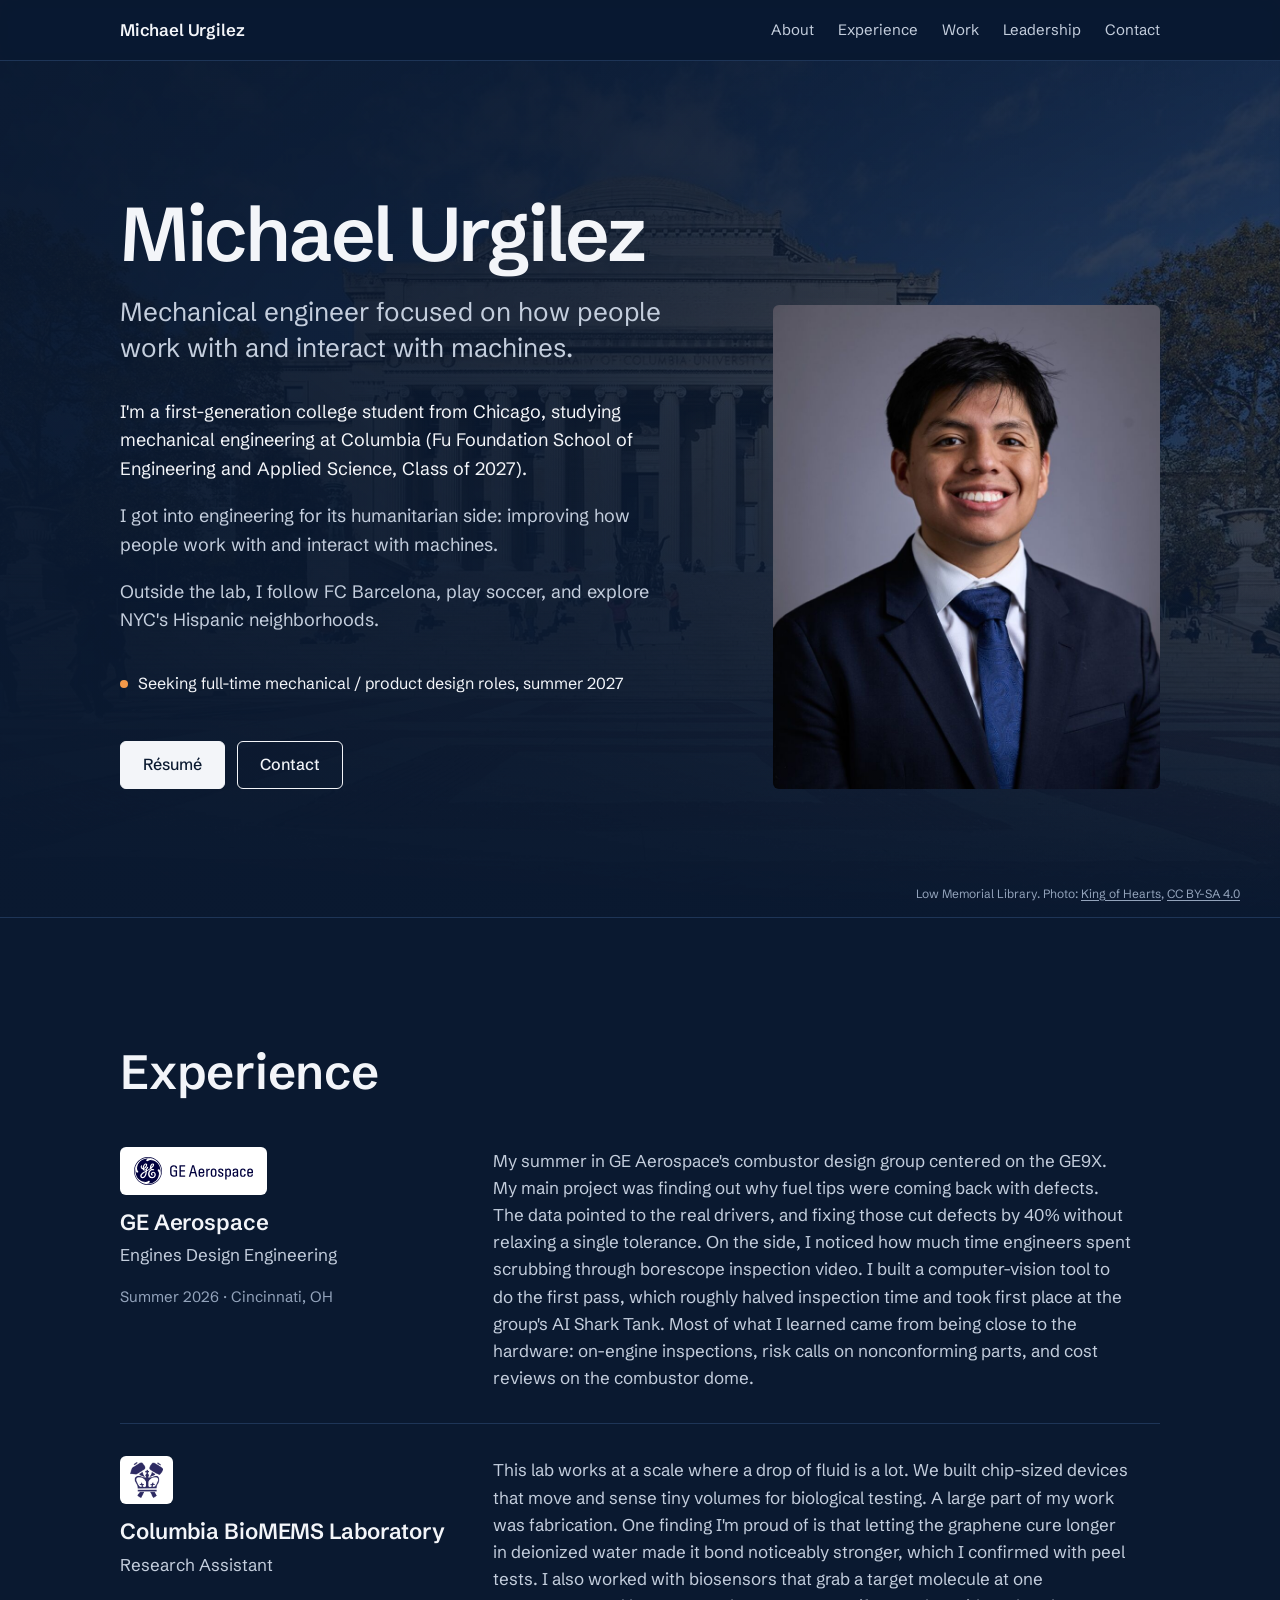
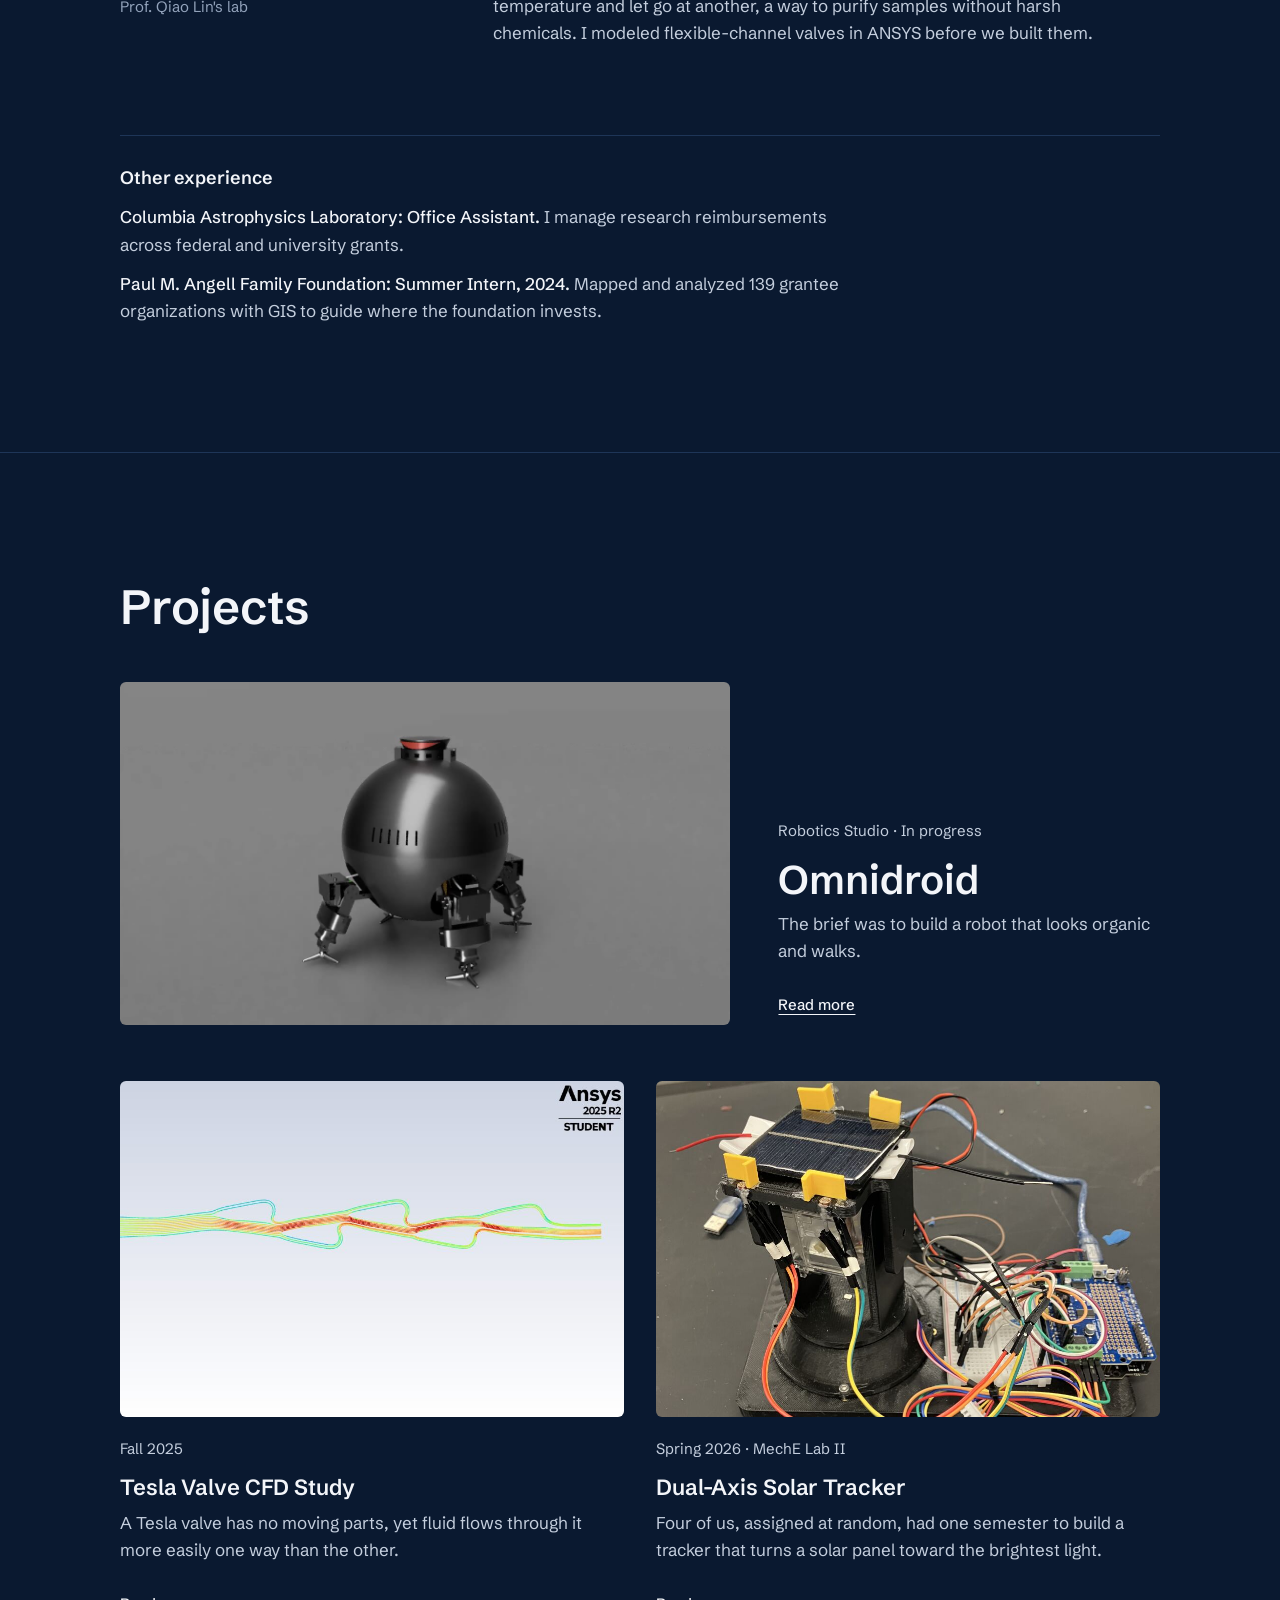
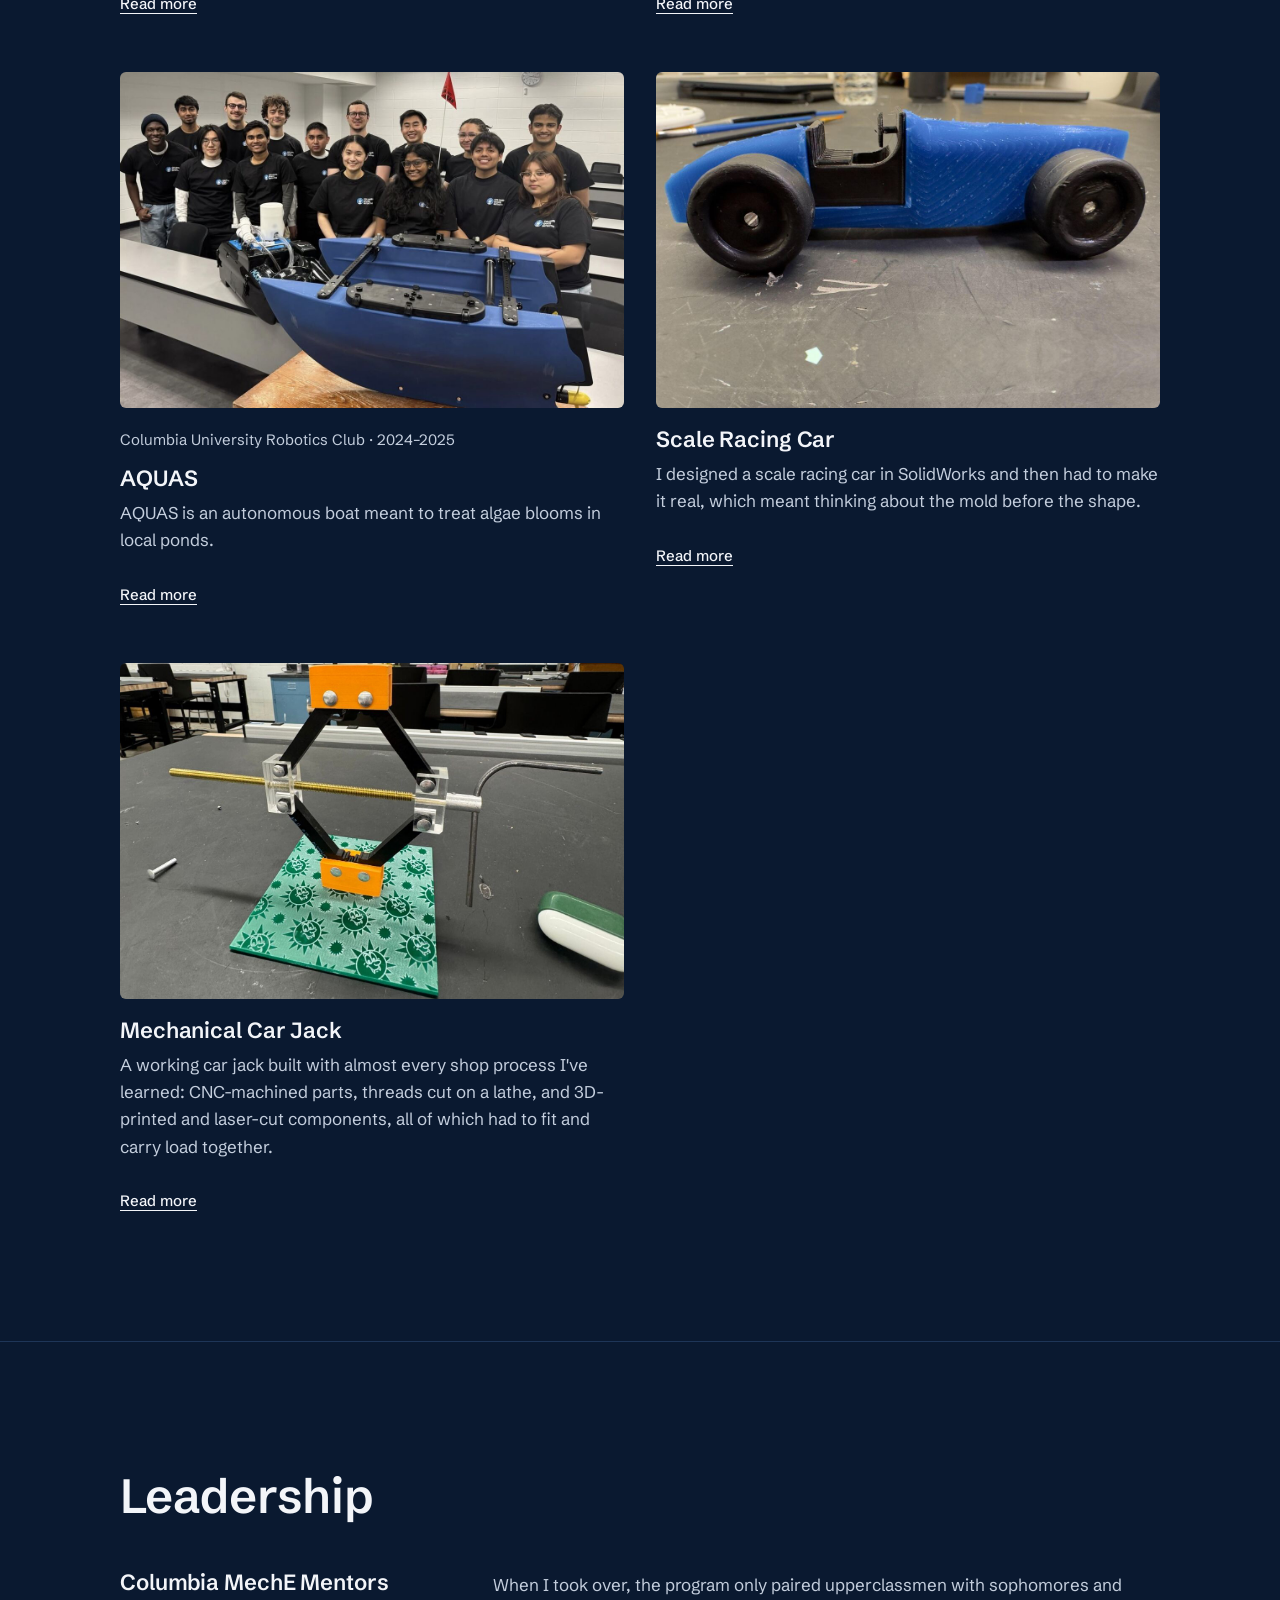
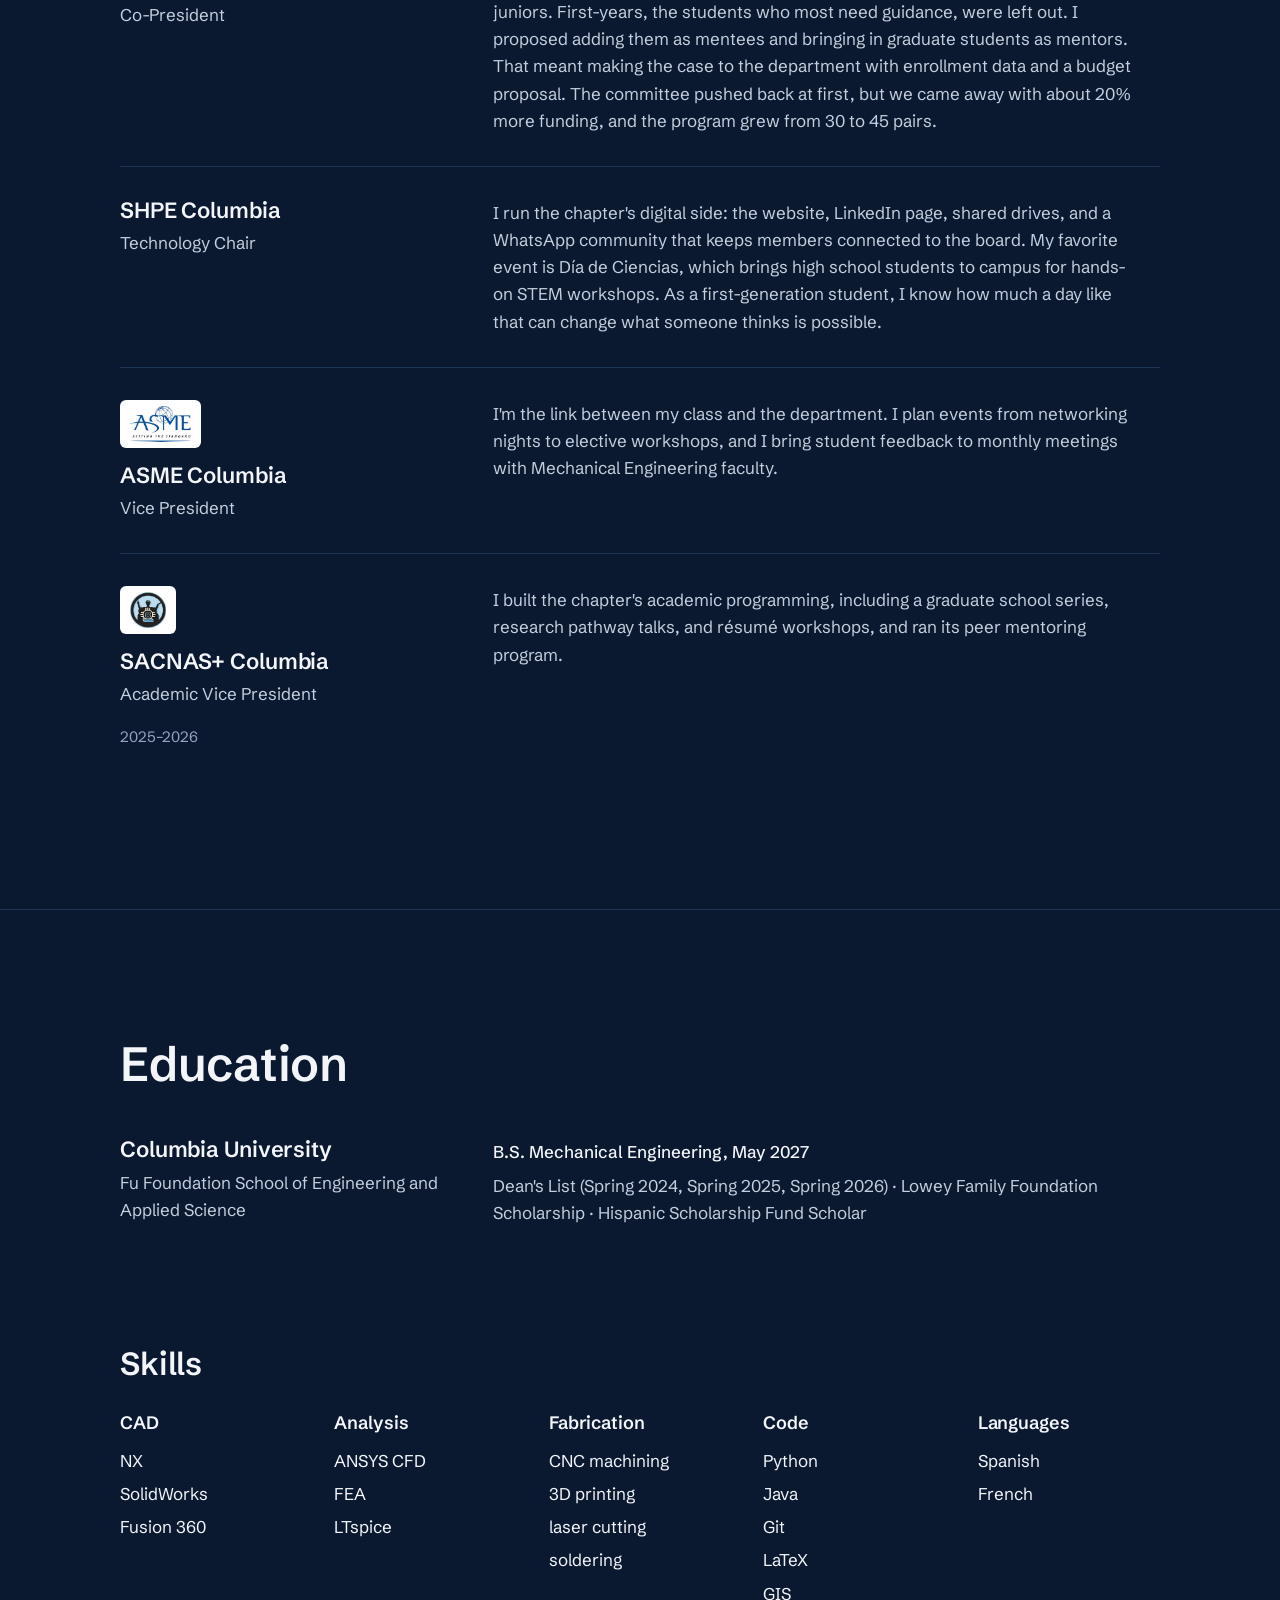
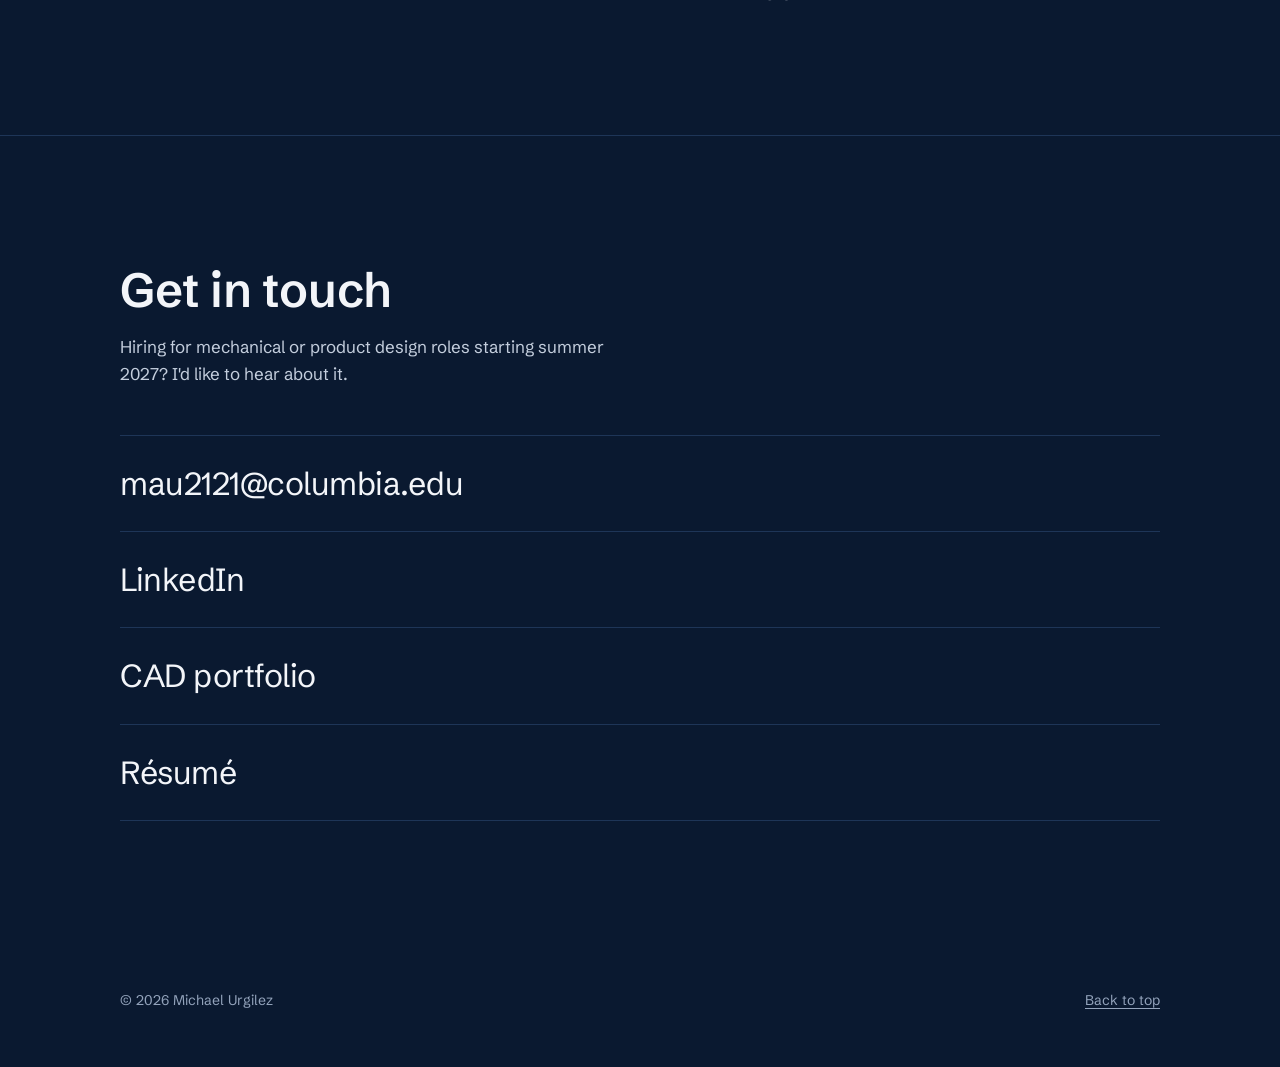
==== index.html @ a9a3767a "Add ASME and SACNAS+ logos to leadership Co-Authored-By: Claude Opus 5.5 <noreply@anthropic.com> Cla" ====
<!doctype html>
<html lang="en">
<head>
  <meta charset="utf-8">
  <meta name="viewport" content="width=device-width, initial-scale=1">
  <title>Michael Urgilez — Mechanical Engineering, Columbia</title>
  <meta name="description" content="Mechanical engineering student at Columbia, Class of 2027. Legged robotics, combustor design at GE Aerospace, CFD. Seeking full-time mechanical / product design roles, summer 2027.">
  <link rel="canonical" href="https://michaelu4.github.io/">
  <meta name="theme-color" content="#0a1930">

  <!-- Open Graph / LinkedIn -->
  <meta property="og:type" content="website">
  <meta property="og:site_name" content="Michael Urgilez">
  <meta property="og:title" content="Michael Urgilez — Mechanical Engineering, Columbia">
  <meta property="og:description" content="Legged robotics, combustor design at GE Aerospace, CFD. Seeking full-time mechanical / product design roles, summer 2027.">
  <meta property="og:url" content="https://michaelu4.github.io/">
  <meta property="og:image" content="https://michaelu4.github.io/assets/og-image.png">
  <meta property="og:image:width" content="1200">
  <meta property="og:image:height" content="630">
  <meta property="og:image:alt" content="Michael Urgilez — Mechanical Engineering, Columbia University">

  <!-- Twitter -->
  <meta name="twitter:card" content="summary_large_image">
  <meta name="twitter:title" content="Michael Urgilez — Mechanical Engineering, Columbia">
  <meta name="twitter:description" content="Legged robotics, combustor design at GE Aerospace, CFD. Seeking full-time mechanical / product design roles, summer 2027.">
  <meta name="twitter:image" content="https://michaelu4.github.io/assets/og-image.png">

  <link rel="icon" href="assets/favicon.svg" type="image/svg+xml">
  <link rel="preconnect" href="https://fonts.googleapis.com">
  <link rel="preconnect" href="https://fonts.gstatic.com" crossorigin>
  <link href="https://fonts.googleapis.com/css2?family=Schibsted+Grotesk:wght@400;500;600;700https://fonts.googleapis.com/css2?family=Barlow+Semi+Condensed:wght@500;600&family=Public+Sans:wght@400;500&display=swapdisplay=swap" rel="stylesheet">
  <link rel="stylesheet" href="styles.css">
</head>
<body>
  <a class="skip-link" href="#main">Skip to content</a>

  <header class="site-header">
    <div class="container">
      <a class="wordmark" href="#top">Michael Urgilez</a>
      <nav class="nav" aria-label="Primary">
        <a class="nav-extra" href="#about">About</a>
        <a class="nav-extra" href="#experience">Experience</a>
        <a href="#work">Work</a>
        <a class="nav-extra" href="#leadership">Leadership</a>
        <a href="#contact">Contact</a>
      </nav>
    </div>
  </header>

  <main id="main">

    <!-- 1. Bio (opens the page) -->
    <section class="hero" id="top" aria-labelledby="hero-title">
      <!-- Background photo: assets/columbia.jpg (Low Memorial Library, CC BY-SA 4.0 — keep the credit below if you keep this photo). -->
      <div class="hero-bg" aria-hidden="true"><div class="hero-bg-img"></div></div>
      <div class="container hero-grid">
        <div>
          <h1 id="hero-title">Michael Urgilez</h1>
          <p class="positioning">Mechanical engineer focused on how people work with and interact with machines.</p>
          <div class="bio" id="about">
            <p>I'm a first-generation college student from Chicago, studying mechanical engineering at Columbia (Fu Foundation School of Engineering and Applied Science, Class of 2027).</p>
            <p>I got into engineering for its humanitarian side: improving how people work with and interact with machines.</p>
            <p>Outside the lab, I follow FC Barcelona, play soccer, and explore NYC's Hispanic neighborhoods.</p>
          </div>
          <p class="status">Seeking full-time mechanical / product design roles, summer 2027</p>
          <div class="actions">
            <a class="btn btn-primary" href="resume.pdf">Résumé</a>
            <a class="btn btn-secondary" href="#contact">Contact</a>
          </div>
        </div>
        <img class="media ratio-4-5 hero-portrait" src="assets/portrait.jpg" alt="Portrait of Michael Urgilez" width="840" height="1050" fetchpriority="high">
      </div>
      <p class="hero-credit">Low Memorial Library. Photo: <a href="https://commons.wikimedia.org/wiki/File:Columbia_University_New_York_November_2016_002.jpg" rel="noopener">King of Hearts</a>, <a href="https://creativecommons.org/licenses/by-sa/4.0/" rel="noopener license">CC BY-SA 4.0</a></p>
    </section>

    <!-- 2. Experience -->
    <section class="section" id="experience" aria-labelledby="experience-title">
      <div class="container">
        <div class="section-head">
          <h2 id="experience-title">Experience</h2>
        </div>

        <div class="entries">
          <article class="entry">
            <div>
              <div class="entry-logo"><img src="assets/logos/ge-aerospace.svg" alt="GE Aerospace logo" width="119" height="28"></div>
              <h3>GE Aerospace</h3>
              <p class="role">Engines Design Engineering</p>
              <p class="where">Summer 2026 · Cincinnati, OH</p>
            </div>
            <div class="prose">
              <p>My summer in GE Aerospace's combustor design group centered on the GE9X. My main project was finding out why fuel tips were coming back with defects. The data pointed to the real drivers, and fixing those cut defects by 40% without relaxing a single tolerance. On the side, I noticed how much time engineers spent scrubbing through borescope inspection video. I built a computer-vision tool to do the first pass, which roughly halved inspection time and took first place at the group's AI Shark Tank. Most of what I learned came from being close to the hardware: on-engine inspections, risk calls on nonconforming parts, and cost reviews on the combustor dome.</p>
            </div>
          </article>

          <article class="entry">
            <div>
              <div class="entry-logo entry-logo-mark"><img src="assets/logos/columbia-engineering.png" alt="Columbia Engineering logo" width="33" height="36"></div>
              <h3>Columbia BioMEMS Laboratory</h3>
              <p class="role">Research Assistant</p>
              <p class="where">Prof. Qiao Lin&#x27;s lab</p>
            </div>
            <div class="prose">
              <p>This lab works at a scale where a drop of fluid is a lot. We built chip-sized devices that move and sense tiny volumes for biological testing. A large part of my work was fabrication. One finding I'm proud of is that letting the graphene cure longer in deionized water made it bond noticeably stronger, which I confirmed with peel tests. I also worked with biosensors that grab a target molecule at one temperature and let go at another, a way to purify samples without harsh chemicals. I modeled flexible-channel valves in ANSYS before we built them.</p>
            </div>
          </article>
        </div>

        <div class="other-exp">
          <h3>Other experience</h3>
          <ul>
            <li><strong>Columbia Astrophysics Laboratory: Office Assistant.</strong> I manage research reimbursements across federal and university grants.</li>
            <li><strong>Paul M. Angell Family Foundation: Summer Intern, 2024.</strong> Mapped and analyzed 139 grantee organizations with GIS to guide where the foundation invests.</li>
          </ul>
        </div>
      </div>
    </section>

    <!-- 3. Projects -->
    <section class="section" id="work" aria-labelledby="work-title">
      <div class="container">
        <div class="section-head">
          <h2 id="work-title">Projects</h2>
        </div>

        <div class="work-grid">
          <a class="card card-featured" href="projects/quadruped-robot/">
            <video class="media ratio-16-9" src="assets/quadruped-robot/trot-gait.mp4" poster="assets/quadruped-robot/trot-gait-poster.jpg" width="1280" height="720" autoplay muted loop playsinline preload="metadata" aria-label="Animation of the Omnidroid robot walking in a diagonal trot gait"></video>
            <div class="card-body">
              <p class="label">Robotics Studio · In progress</p>
              <h3>Omnidroid</h3>
              <p>The brief was to build a robot that looks organic and walks.</p>
              <span class="card-more">Read more</span>
            </div>
          </a>
          <a class="card" href="projects/tesla-valve-cfd/">
            <img class="media ratio-3-2" src="assets/tesla-valve-cfd/card.jpg" alt="ANSYS pathlines through a Tesla valve, colored by velocity magnitude" width="890" height="593" loading="lazy">
            <div class="card-body">
              <p class="label">Fall 2025</p>
              <h3>Tesla Valve CFD Study</h3>
              <p>A Tesla valve has no moving parts, yet fluid flows through it more easily one way than the other.</p>
              <span class="card-more">Read more</span>
            </div>
          </a>
          <a class="card" href="projects/solar-tracker/">
            <img class="media ratio-3-2" src="assets/solar-tracker/card.jpg" alt="Dual-axis solar tracker: a solar panel on a 3D-printed two-axis mount, wired to an Arduino with a motor shield" width="1006" height="671" loading="lazy">
            <div class="card-body">
              <p class="label">Spring 2026 · MechE Lab II</p>
              <h3>Dual-Axis Solar Tracker</h3>
              <p>Four of us, assigned at random, had one semester to build a tracker that turns a solar panel toward the brightest light.</p>
              <span class="card-more">Read more</span>
            </div>
          </a>
          <a class="card" href="projects/aquas/">
            <img class="media ratio-3-2" src="assets/aquas/card.jpg" alt="The AQUAS team in Columbia Space Initiative shirts, standing behind the blue AQUAS boat hull" width="1200" height="800" loading="lazy">
            <div class="card-body">
              <p class="label">Columbia University Robotics Club · 2024–2025</p>
              <h3>AQUAS</h3>
              <p>AQUAS is an autonomous boat meant to treat algae blooms in local ponds.</p>
              <span class="card-more">Read more</span>
            </div>
          </a>
          <a class="card" href="projects/scale-racing-car/">
            <img class="media ratio-3-2" src="assets/scale-racing-car/card.jpg" alt="Scale racing car with a blue silicone-cast body and black injection-molded wheels, side view" width="1200" height="800" loading="lazy">
            <div class="card-body">
              <h3>Scale Racing Car</h3>
              <p>I designed a scale racing car in SolidWorks and then had to make it real, which meant thinking about the mold before the shape.</p>
              <span class="card-more">Read more</span>
            </div>
          </a>
          <a class="card" href="projects/car-jack/">
            <img class="media ratio-3-2" src="assets/car-jack/cover.jpg" alt="Mechanical car jack with a brass lead screw, crank handle, and 3D-printed and laser-cut parts" width="1400" height="933" loading="lazy">
            <div class="card-body">
              <h3>Mechanical Car Jack</h3>
              <p>A working car jack built with almost every shop process I've learned: CNC-machined parts, threads cut on a lathe, and 3D-printed and laser-cut components, all of which had to fit and carry load together.</p>
              <span class="card-more">Read more</span>
            </div>
          </a>
        </div>
      </div>
    </section>

    <!-- 4. Leadership -->
    <section class="section" id="leadership" aria-labelledby="leadership-title">
      <div class="container">
        <div class="section-head">
          <h2 id="leadership-title">Leadership</h2>
        </div>

        <div class="entries">
          <article class="entry">
            <div>
              <h3>Columbia MechE Mentors</h3>
              <p class="role">Co-President</p>
            </div>
            <div class="prose">
              <p>When I took over, the program only paired upperclassmen with sophomores and juniors. First-years, the students who most need guidance, were left out. I proposed adding them as mentees and bringing in graduate students as mentors. That meant making the case to the department with enrollment data and a budget proposal. The committee pushed back at first, but we came away with about 20% more funding, and the program grew from 30 to 45 pairs.</p>
            </div>
          </article>

          <article class="entry">
            <div>
              <h3>SHPE Columbia</h3>
              <p class="role">Technology Chair</p>
            </div>
            <div class="prose">
              <p>I run the chapter's digital side: the website, LinkedIn page, shared drives, and a WhatsApp community that keeps members connected to the board. My favorite event is Día de Ciencias, which brings high school students to campus for hands-on STEM workshops. As a first-generation student, I know how much a day like that can change what someone thinks is possible.</p>
            </div>
          </article>

          <article class="entry">
            <div>
              <div class="entry-logo entry-logo-mark"><img src="assets/logos/asme.png" alt="ASME logo" width="61" height="36"></div>
              <h3>ASME Columbia</h3>
              <p class="role">Vice President</p>
            </div>
            <div class="prose">
              <p>I'm the link between my class and the department. I plan events from networking nights to elective workshops, and I bring student feedback to monthly meetings with Mechanical Engineering faculty.</p>
            </div>
          </article>

          <article class="entry">
            <div>
              <div class="entry-logo entry-logo-mark"><img src="assets/logos/sacnas-columbia.png" alt="SACNAS+ Columbia chapter logo" width="36" height="36"></div>
              <h3>SACNAS+ Columbia</h3>
              <p class="role">Academic Vice President</p>
              <p class="where">2025–2026</p>
            </div>
            <div class="prose">
              <p>I built the chapter's academic programming, including a graduate school series, research pathway talks, and résumé workshops, and ran its peer mentoring program.</p>
            </div>
          </article>
        </div>
      </div>
    </section>

    <!-- 5. Education & skills -->
    <section class="section" id="education" aria-labelledby="education-title">
      <div class="container">
        <div class="section-head">
          <h2 id="education-title">Education</h2>
        </div>

        <div class="entries">
          <article class="entry">
            <div>
              <h3>Columbia University</h3>
              <p class="role">Fu Foundation School of Engineering and Applied Science</p>
            </div>
            <div class="prose">
              <p class="degree">B.S. Mechanical Engineering, May 2027</p>
              <p>Dean's List (Spring 2024, Spring 2025, Spring 2026) · Lowey Family Foundation Scholarship · Hispanic Scholarship Fund Scholar</p>
            </div>
          </article>
        </div>

        <h2 class="skills-title" id="skills">Skills</h2>
        <div class="skills skills-5" aria-labelledby="skills">
          <div>
            <h3>CAD</h3>
            <ul>
              <li>NX</li>
              <li>SolidWorks</li>
              <li>Fusion 360</li>
            </ul>
          </div>
          <div>
            <h3>Analysis</h3>
            <ul>
              <li>ANSYS CFD</li>
              <li>FEA</li>
              <li>LTspice</li>
            </ul>
          </div>
          <div>
            <h3>Fabrication</h3>
            <ul>
              <li>CNC machining</li>
              <li>3D printing</li>
              <li>laser cutting</li>
              <li>soldering</li>
            </ul>
          </div>
          <div>
            <h3>Code</h3>
            <ul>
              <li>Python</li>
              <li>Java</li>
              <li>Git</li>
              <li>LaTeX</li>
              <li>GIS</li>
            </ul>
          </div>
          <div>
            <h3>Languages</h3>
            <ul>
              <li>Spanish</li>
              <li>French</li>
            </ul>
          </div>
        </div>
      </div>
    </section>

    <!-- 6. Contact -->
    <section class="section" id="contact" aria-labelledby="contact-title">
      <div class="container">
        <div class="section-head">
          <h2 id="contact-title">Get in touch</h2>
          <p>Hiring for mechanical or product design roles starting summer 2027? I'd like to hear about it.</p>
        </div>
        <div class="contact-links">
          <a href="mailto:mau2121@columbia.edu"><span>mau2121@columbia.edu</span></a>
          <a href="https://www.linkedin.com/in/michael-urgilez" rel="noopener"><span>LinkedIn</span></a>
          <a href="https://grabcad.com/michael.urgilez-1" rel="noopener"><span>CAD portfolio</span></a>
          <a href="resume.pdf"><span>Résumé</span></a>
        </div>
      </div>
    </section>

  </main>

  <footer class="site-footer">
    <div class="container">
      <span>© 2026 Michael Urgilez</span>
      <a href="#top">Back to top</a>
    </div>
  </footer>
  <script src="main.js" defer></script>
</body>
</html>
---- styles.css ----
/* Michael Urgilez — portfolio
   One stylesheet for every page. Mobile-first; breakpoints at 720px and 1024px. */

:root {
  color-scheme: dark;
  --bg: #0a1930;       /* deep navy backdrop */
  --bg-soft: #102544;
  --ink: #f3f5f9;      /* 16:1 on --bg */
  --ink-2: #c4cedd;    /* 11:1 on --bg */
  --muted: #93a3bb;    /* 6.9:1 on --bg */
  --line: #1e3557;
  --line-strong: #34507a;
  --accent: #f2994a;   /* 7.6:1 on --bg; used sparingly */
  --on-accent: #0a1930;

  --font-display: "Schibsted Grotesk", "Helvetica Neue", Arial, sans-serif;
  --font-body: "Schibsted Grotesk", "Helvetica Neue", Arial, sans-serif;
  --font-label: "Schibsted Grotesk", "Helvetica Neue", Arial, sans-serif;

  --max: 1120px;
  --gutter: 20px;
  --radius: 6px;
  --section: 88px;
}

@media (min-width: 720px) {
  :root { --gutter: 40px; --section: 128px; }
}

*, *::before, *::after { box-sizing: border-box; }

html { -webkit-text-size-adjust: 100%; scroll-behavior: smooth; }
@media (prefers-reduced-motion: reduce) { html { scroll-behavior: auto; } }

body {
  margin: 0;
  background: var(--bg);
  color: var(--ink);
  font-family: var(--font-body);
  font-size: 1.0625rem;
  line-height: 1.6;
  -webkit-font-smoothing: antialiased;
}

img { display: block; max-width: 100%; height: auto; }

a { color: inherit; text-underline-offset: 0.2em; text-decoration-thickness: 1px; }
a:hover { color: var(--accent); }

[id] { scroll-margin-top: 76px; }

:focus-visible {
  outline: 2px solid var(--accent);
  outline-offset: 3px;
  border-radius: 2px;
}

h1, h2, h3 {
  font-family: var(--font-display);
  font-weight: 600;
  line-height: 1.1;
  letter-spacing: -0.005em;
  margin: 0;
}

p { margin: 0 0 1em; }
p:last-child { margin-bottom: 0; }

ul { margin: 0; padding-left: 1.1em; }
li + li { margin-top: 0.5em; }
li::marker { color: var(--muted); }

.container {
  width: 100%;
  max-width: var(--max);
  margin: 0 auto;
  padding: 0 var(--gutter);
}

.skip-link {
  position: absolute;
  left: var(--gutter);
  top: -100px;
  background: var(--ink);
  color: var(--bg);
  padding: 8px 14px;
  border-radius: var(--radius);
  z-index: 100;
}
.skip-link:focus { top: 12px; color: var(--bg); }

/* Small context line (e.g. course or lab on a project card) */
.label {
  font-size: 0.9375rem;
  color: var(--muted);
}

/* ---------- Header ---------- */

.site-header {
  position: sticky;
  top: 0;
  z-index: 50;
  background: rgba(10, 25, 48, 0.88);
  -webkit-backdrop-filter: saturate(1.4) blur(10px);
  backdrop-filter: saturate(1.4) blur(10px);
  border-bottom: 1px solid var(--line);
}

.site-header .container {
  display: flex;
  align-items: center;
  justify-content: space-between;
  height: 60px;
}

.wordmark {
  font-family: var(--font-display);
  font-weight: 600;
  font-size: 1.05rem;
  letter-spacing: -0.01em;
  text-decoration: none;
}

.nav { display: flex; gap: 24px; }
.nav a {
  font-size: 0.9375rem;
  text-decoration: none;
  color: var(--ink-2);
}
.nav a:hover { color: var(--accent); }
.nav .nav-extra { display: none; }
@media (min-width: 720px) { .nav .nav-extra { display: inline; } }

/* ---------- Buttons ---------- */

.btn {
  display: inline-flex;
  align-items: center;
  justify-content: center;
  min-height: 48px;
  padding: 0 22px;
  border-radius: var(--radius);
  border: 1px solid var(--ink);
  font-size: 1rem;
  font-weight: 500;
  text-decoration: none;
  transition: background-color 0.15s, color 0.15s, border-color 0.15s;
}
.btn-primary { background: var(--ink); color: var(--bg); }
.btn-primary:hover { background: var(--accent); border-color: var(--accent); color: var(--on-accent); }
.btn-secondary { background: transparent; color: var(--ink); }
.btn-secondary:hover { border-color: var(--accent); color: var(--accent); }

/* ---------- Hero + bio ---------- */

.hero {
  position: relative;
  isolation: isolate;
  overflow: hidden;
  padding: 72px 0 var(--section);
}
@media (min-width: 720px) { .hero { padding-top: 136px; } }
@media (min-width: 1024px) { .hero { min-height: calc(100vh - 60px); display: flex; align-items: center; } }

/* Background photo layer. main.js adds a slow drift and scroll parallax. */
.hero-bg { position: absolute; inset: 0; z-index: -1; }
.hero-bg-img {
  position: absolute;
  inset: -8% 0;
  background: center 35% / cover no-repeat;
  opacity: 0;
  transition: opacity 1.2s ease;
  will-change: transform;
}
@media (prefers-reduced-motion: no-preference) {
  .hero-bg-img { animation: hero-drift 28s ease-in-out infinite alternate; }
}
@keyframes hero-drift {
  from { scale: 1.04; translate: -1.5% 0; }
  to   { scale: 1.14; translate: 1.5% -1%; }
}
/* Navy wash keeps the text readable over any photo. Darkest behind the text column. */
.hero-bg::after {
  content: "";
  position: absolute;
  inset: 0;
  background:
    linear-gradient(90deg, rgba(10, 25, 48, 0.94) 0%, rgba(10, 25, 48, 0.82) 45%, rgba(10, 25, 48, 0.45) 100%),
    linear-gradient(180deg, rgba(10, 25, 48, 0.35) 0%, rgba(10, 25, 48, 0) 30%, rgba(10, 25, 48, 1) 100%);
}
@media (max-width: 1023px) {
  .hero-bg::after {
    background: linear-gradient(180deg, rgba(10, 25, 48, 0.7) 0%, rgba(10, 25, 48, 0.88) 40%, rgba(10, 25, 48, 1) 100%);
  }
}

.has-photo .hero-bg-img { background-image: url("assets/columbia.jpg"); opacity: 0.55; }

.hero-credit {
  display: none;
  position: absolute;
  right: var(--gutter);
  bottom: 14px;
  margin: 0;
  font-size: 0.75rem;
  color: var(--muted);
}
.hero-credit a { color: var(--muted); }

.hero h1 {
  font-size: clamp(2.75rem, 11vw, 4.75rem);
  letter-spacing: -0.03em;
  line-height: 0.98;
}

.hero .positioning {
  margin-top: 24px;
  max-width: 34ch;
  font-size: clamp(1.25rem, 3.6vw, 1.625rem);
  line-height: 1.35;
  color: var(--ink-2);
}

.hero .meta { margin-top: 28px; color: var(--muted); font-size: 0.9375rem; }

.status {
  display: inline-flex;
  align-items: baseline;
  gap: 10px;
  margin-top: 36px;
  font-size: 1rem;
}
.status::before {
  content: "";
  flex: none;
  width: 8px;
  height: 8px;
  border-radius: 50%;
  background: var(--accent);
  transform: translateY(-1px);
}

.hero .actions { display: flex; flex-wrap: wrap; gap: 12px; margin-top: 28px; }

/* ---------- Sections ---------- */

.section { padding: var(--section) 0; border-top: 1px solid var(--line); }

.section-head { margin-bottom: 48px; }
.section-head h2 { font-size: clamp(2rem, 6vw, 3rem); }
.section-head p { margin-top: 16px; color: var(--ink-2); max-width: 52ch; }

/* ---------- Image placeholders ----------
   Replace a .ph element with an <img> when the real photo is ready.
   See README.md for the exact markup. */

.ph {
  position: relative;
  display: flex;
  flex-direction: column;
  align-items: center;
  justify-content: center;
  gap: 6px;
  aspect-ratio: 4 / 3;
  padding: 20px;
  background-color: var(--bg-soft);
  background-image: repeating-linear-gradient(
    -45deg,
    transparent 0 14px,
    rgba(255, 255, 255, 0.035) 14px 15px
  );
  border: 1px solid var(--line);
  border-radius: var(--radius);
  text-align: center;
  color: var(--ink-2);
}
.ph-label { font-family: var(--font-label); font-weight: 500; font-size: 1rem; letter-spacing: 0.02em; }
.ph-hint { font-size: 0.8125rem; color: var(--muted); }

.ratio-16-9 { aspect-ratio: 16 / 9; }
.ratio-3-2 { aspect-ratio: 3 / 2; }
.ratio-1-1 { aspect-ratio: 1 / 1; }
.ratio-4-5 { aspect-ratio: 4 / 5; }

.media { border-radius: var(--radius); width: 100%; object-fit: cover; background: var(--bg-soft); }

/* ---------- Work grid ---------- */

.work-grid { display: grid; gap: 56px 32px; }
@media (min-width: 720px) { .work-grid { grid-template-columns: 1fr 1fr; } }

.card { display: block; text-decoration: none; color: inherit; }
.card:hover { color: inherit; }
.card .ph, .card .media { transition: transform 0.3s ease, border-color 0.2s; }
.card:hover .ph, .card:hover .media { border-color: var(--line-strong); }
@media (prefers-reduced-motion: no-preference) {
  .card:hover .ph, .card:hover .media { transform: translateY(-3px); }
}

.card-body { margin-top: 20px; }
.card h3 { font-size: 1.375rem; margin-top: 8px; }
.card:hover h3 { color: var(--accent); }
.card p { margin-top: 8px; color: var(--ink-2); max-width: 52ch; }

.card-more {
  display: inline-block;
  margin-top: 12px;
  font-size: 0.9375rem;
  font-weight: 500;
  text-decoration: underline;
  text-underline-offset: 0.25em;
}

.card-featured { grid-column: 1 / -1; }
.card-featured h3 { font-size: clamp(1.75rem, 4.5vw, 2.5rem); }
@media (min-width: 1024px) {
  .card-featured { display: grid; grid-template-columns: 1.6fr 1fr; gap: 48px; align-items: end; }
  .card-featured .card-body { margin-top: 0; padding-bottom: 8px; }
}

.tag {
  display: inline-block;
  margin-left: 8px;
  padding: 2px 8px;
  border: 1px solid currentColor;
  border-radius: 999px;
  color: var(--accent);
  font-size: 0.8125rem;
  vertical-align: 1px;
}

/* ---------- Experience / Leadership entries ---------- */

.entries { display: grid; gap: 0; }

.entry {
  display: grid;
  gap: 12px;
  padding: 32px 0;
  border-top: 1px solid var(--line);
}
.entry:first-child { border-top: 0; padding-top: 0; }
@media (min-width: 720px) {
  .entry { grid-template-columns: 1fr 2fr; gap: 40px; }
}

.entry h3 { font-size: 1.375rem; }
/* Organization logos sit on a white tile so dark marks stay visible on navy */
.entry-logo {
  display: inline-flex;
  align-items: center;
  margin-bottom: 16px;
  padding: 10px 14px;
  background: #fff;
  border-radius: var(--radius);
}
.entry-logo img { display: block; height: 28px; width: auto; }
.entry-logo-mark { padding: 6px 10px; }
.entry-logo-mark img { height: 36px; }
.entry .role { margin-top: 6px; color: var(--ink-2); }
.entry .where { margin-top: 4px; color: var(--muted); font-size: 0.9375rem; }
.entry ul { color: var(--ink-2); max-width: 62ch; }
.prose { max-width: 64ch; color: var(--ink-2); }
.prose .degree { color: var(--ink); font-weight: 500; margin-bottom: 6px; }

.other-exp { margin-top: 56px; padding-top: 32px; border-top: 1px solid var(--line); }
.other-exp h3 { font-size: 1.125rem; }
.other-exp ul { list-style: none; padding: 0; margin-top: 16px; color: var(--ink-2); max-width: 72ch; }
.other-exp li + li { margin-top: 12px; }
.other-exp strong { color: var(--ink); font-weight: 500; }

/* ---------- Skills ---------- */

.skills { display: grid; gap: 32px; margin-top: 32px; }
.skills-title { margin-top: 88px; font-size: clamp(1.5rem, 4vw, 2rem); }
@media (min-width: 720px) { .skills { grid-template-columns: repeat(3, 1fr); } }
@media (min-width: 1024px) { .skills-5 { grid-template-columns: repeat(5, 1fr); } }
.skills h3 { font-size: 1.125rem; }
.skills ul { list-style: none; padding: 0; margin-top: 14px; }
.skills li + li { margin-top: 6px; }

/* ---------- Contact ---------- */

.contact-links { display: grid; gap: 0; margin-top: 8px; }
.contact-links a {
  display: flex;
  justify-content: space-between;
  align-items: baseline;
  gap: 16px;
  padding: 22px 0;
  border-bottom: 1px solid var(--line);
  text-decoration: none;
  font-family: var(--font-display);
  font-size: clamp(1.25rem, 4.5vw, 2rem);
  letter-spacing: -0.015em;
  overflow-wrap: anywhere;
}
.contact-links a:first-child { border-top: 1px solid var(--line); }

/* ---------- Footer ---------- */

.site-footer { padding: 40px 0 56px; color: var(--muted); font-size: 0.875rem; }
.site-footer .container { display: flex; flex-wrap: wrap; justify-content: space-between; gap: 12px; }
.site-footer a { color: var(--muted); }

/* ---------- Project pages ---------- */

.project-hero { padding: 48px 0 40px; }
@media (min-width: 720px) { .project-hero { padding-top: 88px; } }

.back { font-size: 0.9375rem; text-decoration: none; color: var(--ink-2); }
.back:hover { color: var(--accent); }

.project-hero h1 { margin-top: 32px; font-size: clamp(2.25rem, 8vw, 4.25rem); letter-spacing: -0.025em; }
figure { margin: 0; }

.project-meta { margin-top: 16px; color: var(--muted); }
.project-cover { margin-bottom: 24px; }
.project-story { padding: 40px 0 56px; }

.gallery { display: grid; gap: 24px; padding-bottom: 72px; }
@media (min-width: 720px) { .gallery { grid-template-columns: 1fr 1fr; align-items: start; } }
.gallery .wide { grid-column: 1 / -1; }
@media (min-width: 1024px) { .gallery-3 { grid-template-columns: repeat(3, 1fr); } }
.gallery-3 > figure:not(.wide) > .media { aspect-ratio: 3 / 4; object-fit: cover; }
video.media { display: block; height: auto; }
figcaption { margin-top: 10px; font-size: 0.875rem; color: var(--muted); }

.project-story p { max-width: 64ch; font-size: 1.1875rem; line-height: 1.65; color: var(--ink-2); }

.next-project { padding: 64px 0 24px; border-top: 1px solid var(--line); }
.next-project a { text-decoration: none; font-family: var(--font-display); font-size: clamp(1.5rem, 5vw, 2.25rem); letter-spacing: -0.02em; }
.next-label { display: block; margin-bottom: 10px; color: var(--muted); font-size: 0.9375rem; }

/* Bio sits inside the hero, so the page opens on it */
.hero-grid { display: grid; gap: 48px; }
@media (min-width: 1024px) {
  .hero-grid { grid-template-columns: 1.5fr 1fr; gap: 72px; align-items: end; }
}
.bio { margin-top: 32px; max-width: 54ch; }
.bio p { font-size: 1.125rem; line-height: 1.6; color: var(--ink-2); }
.bio p:first-child { color: var(--ink); }
.hero-portrait { max-width: 420px; }

.has-photo .hero-credit { display: block; }
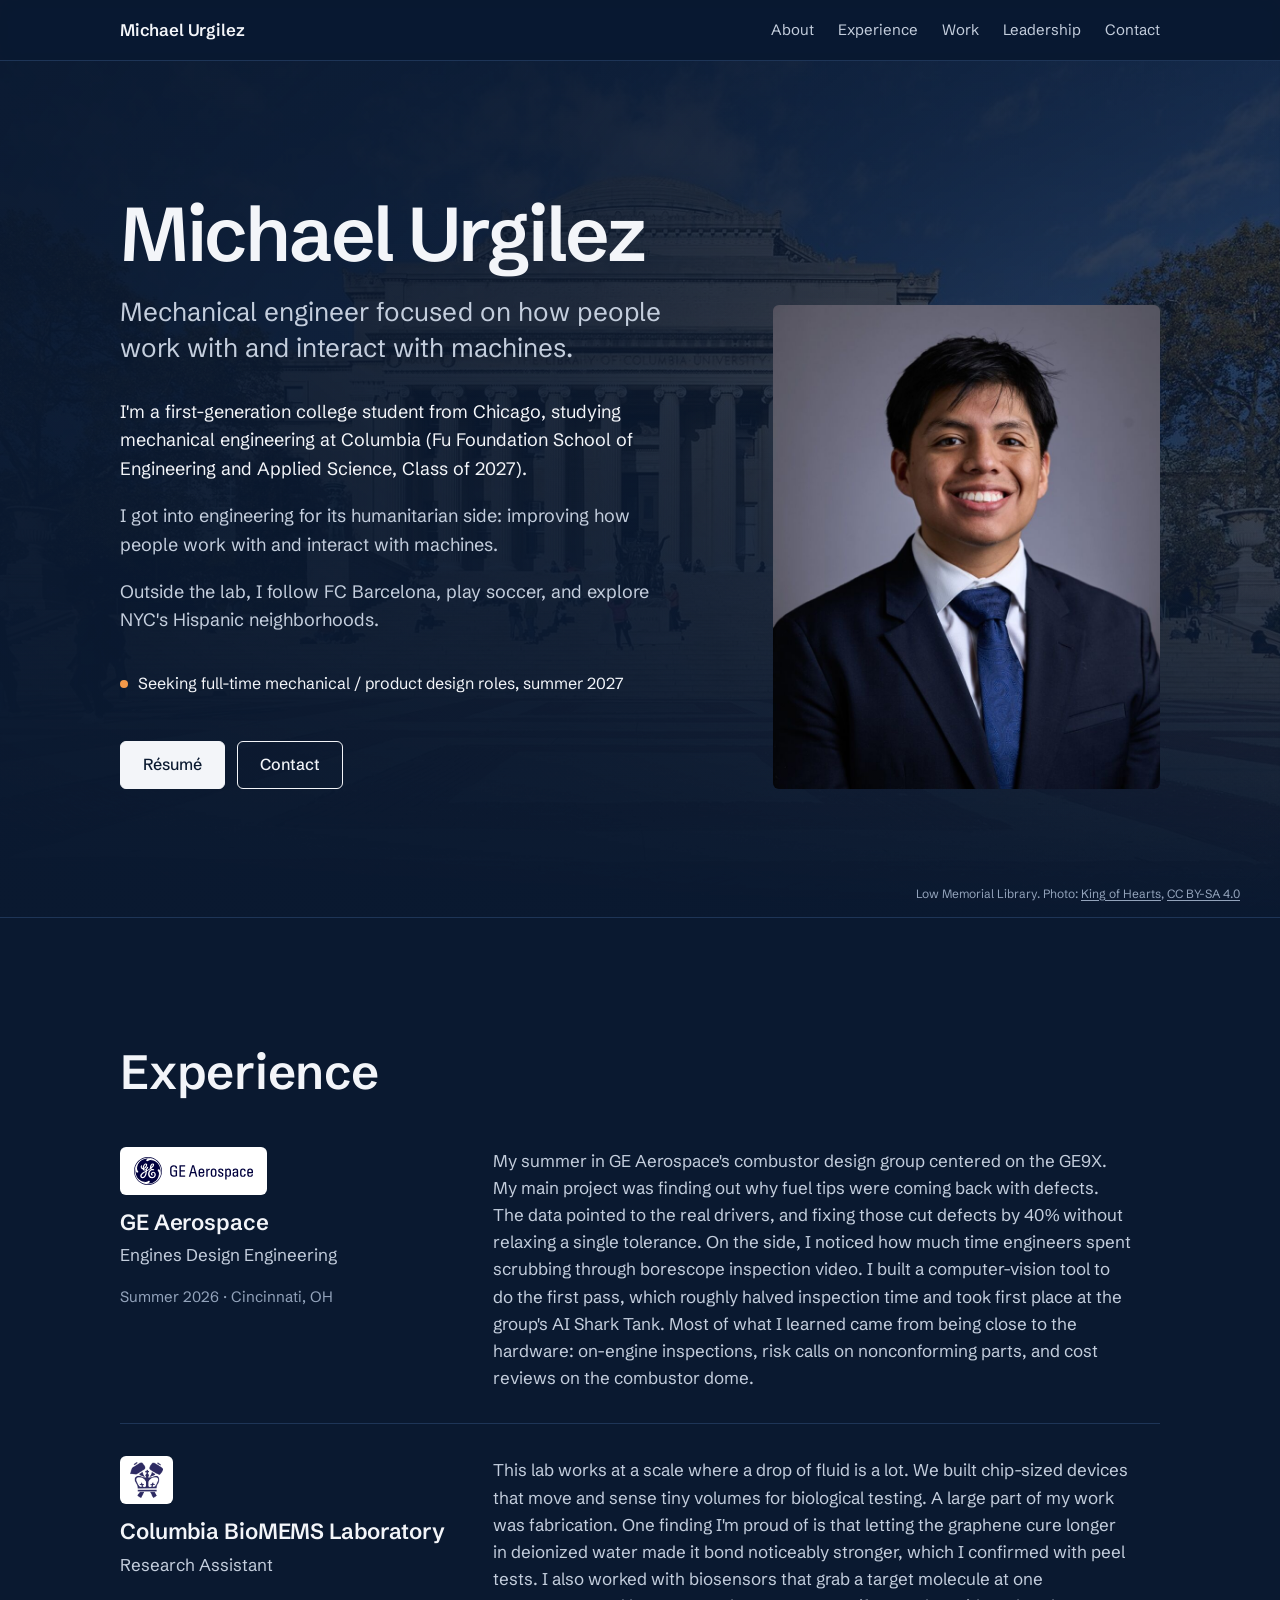
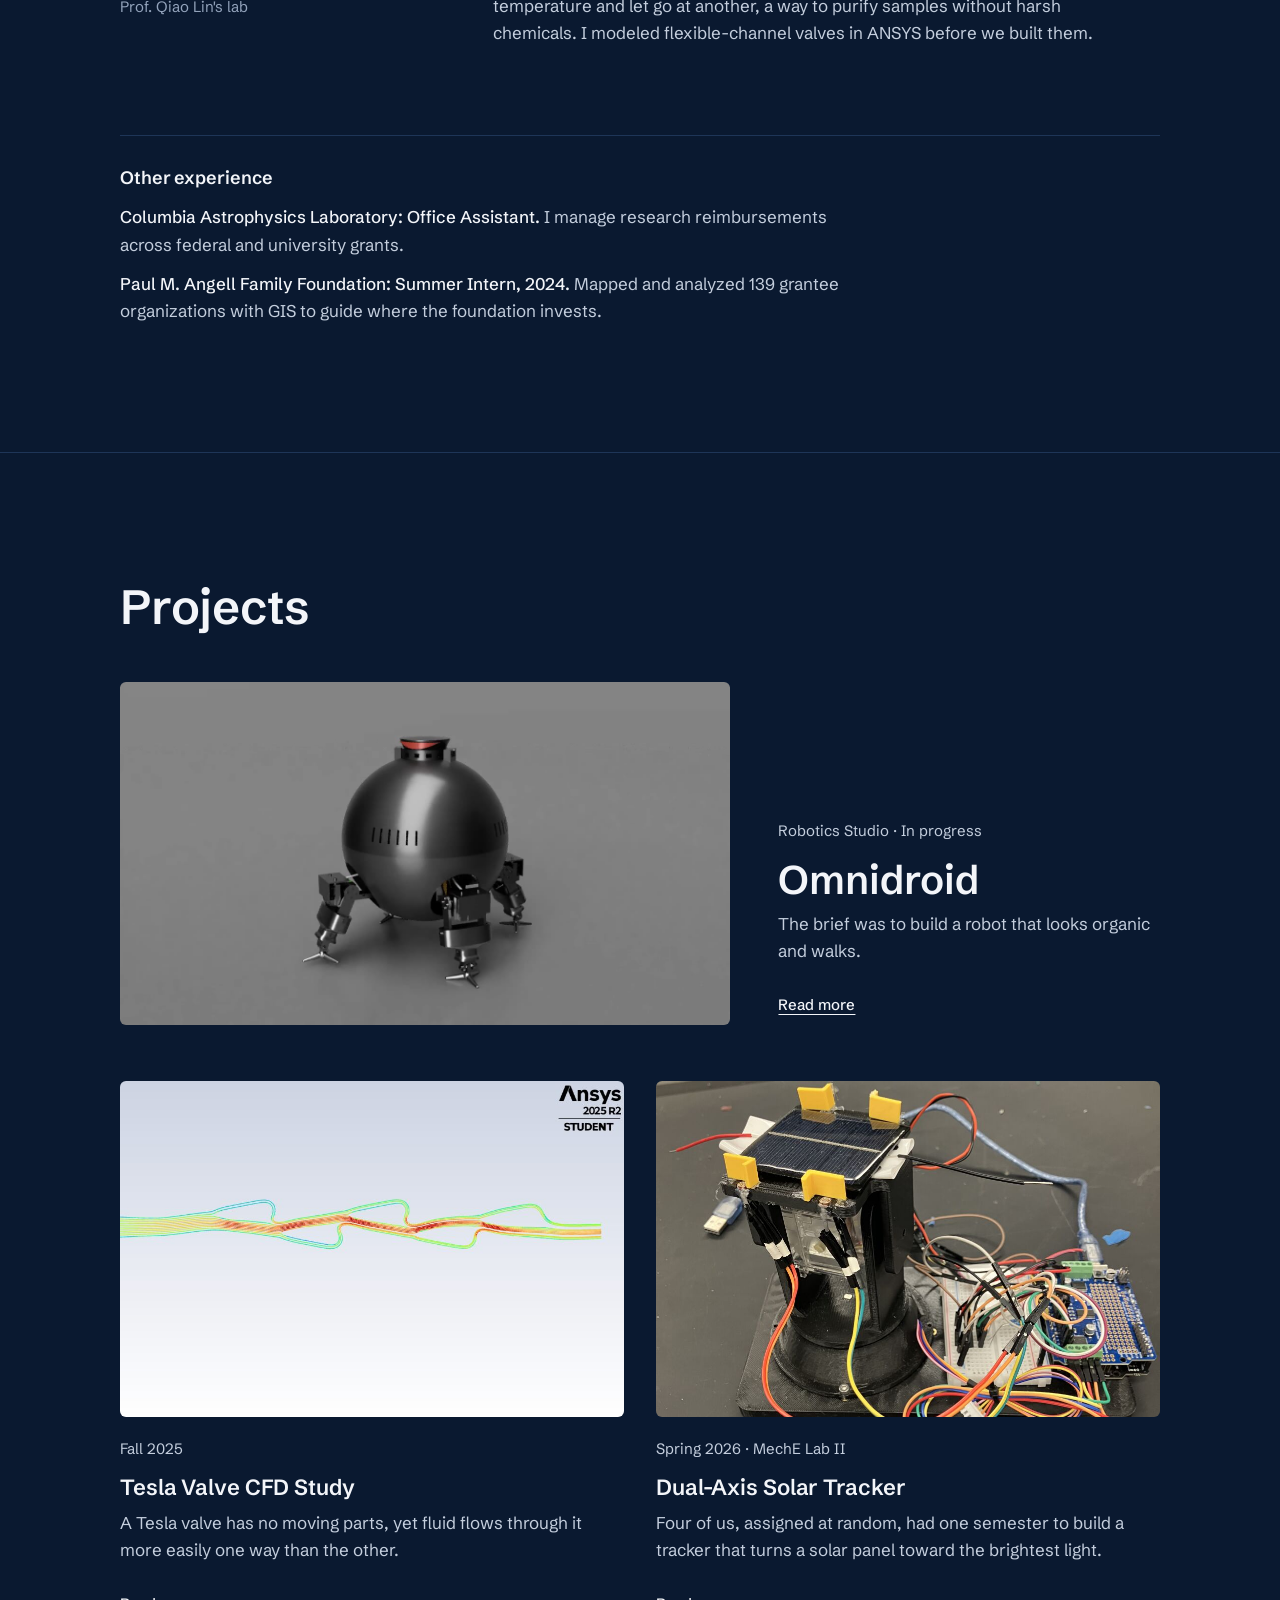
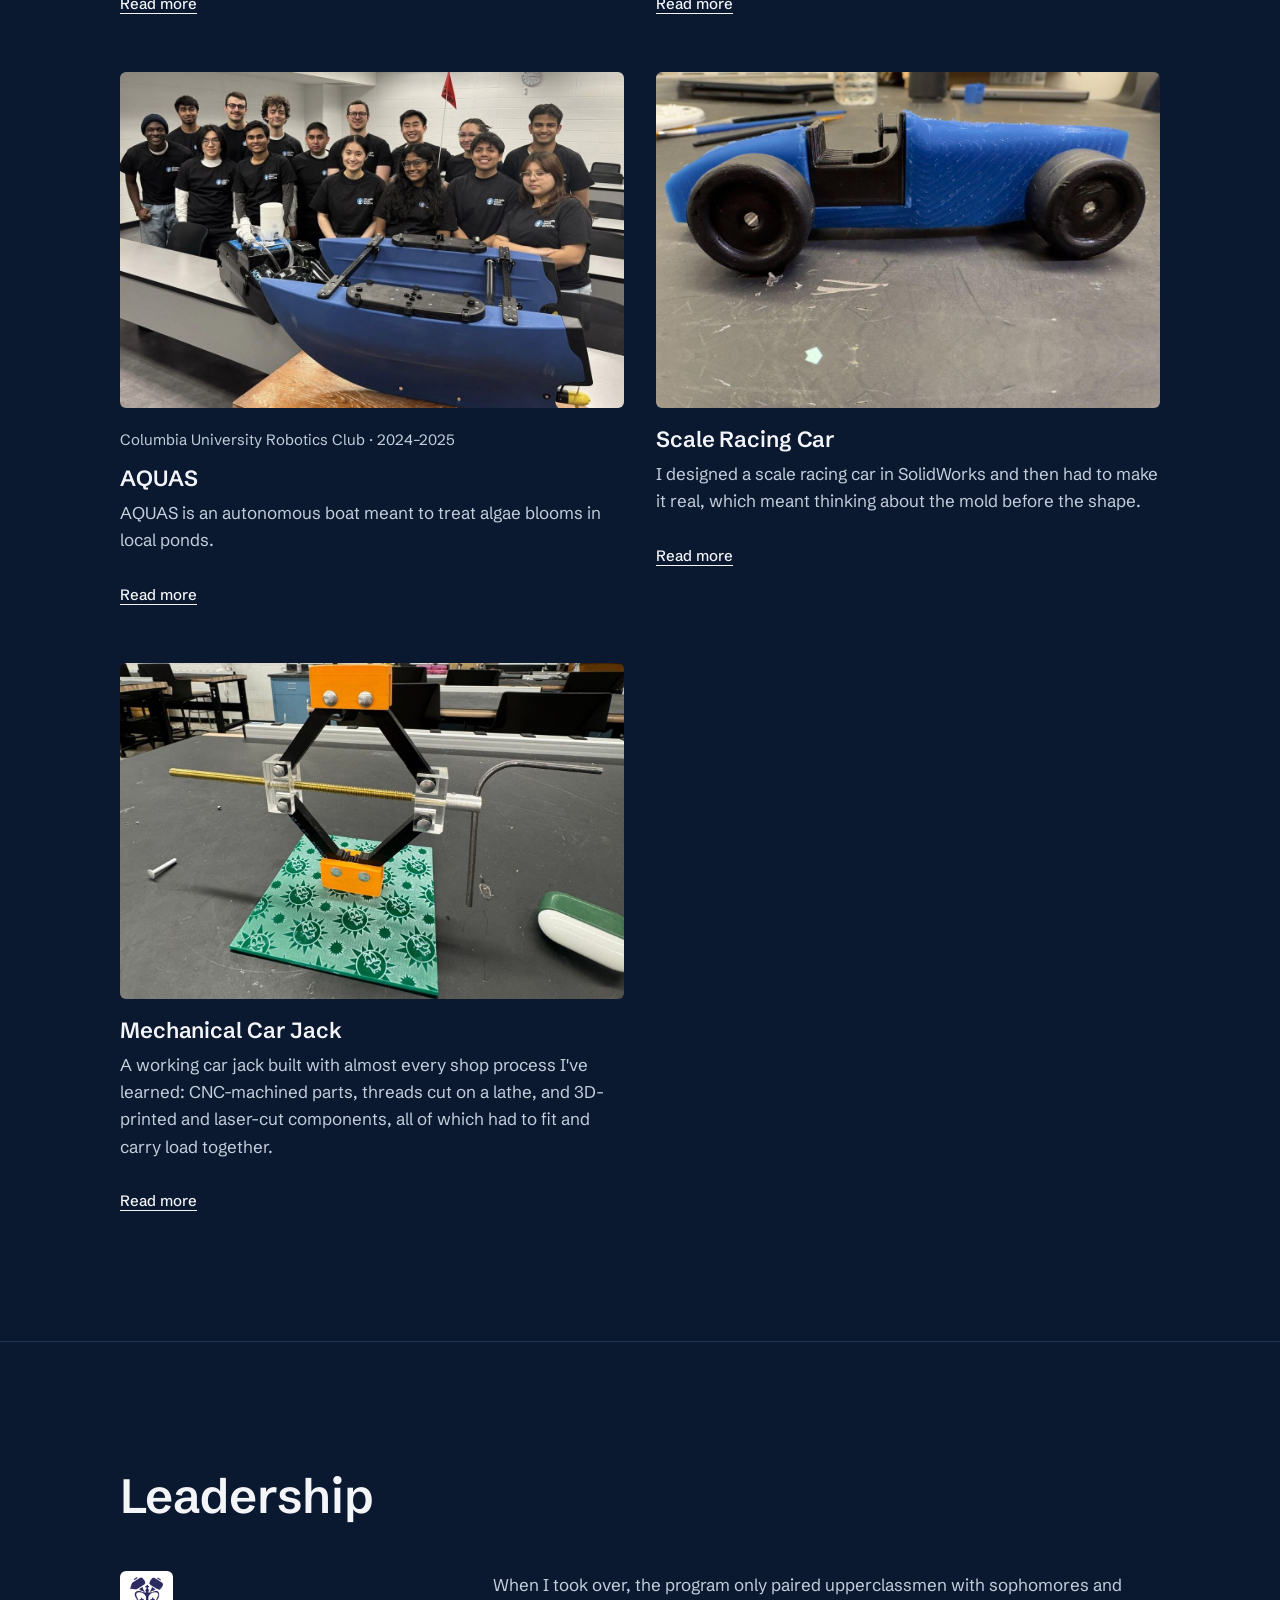
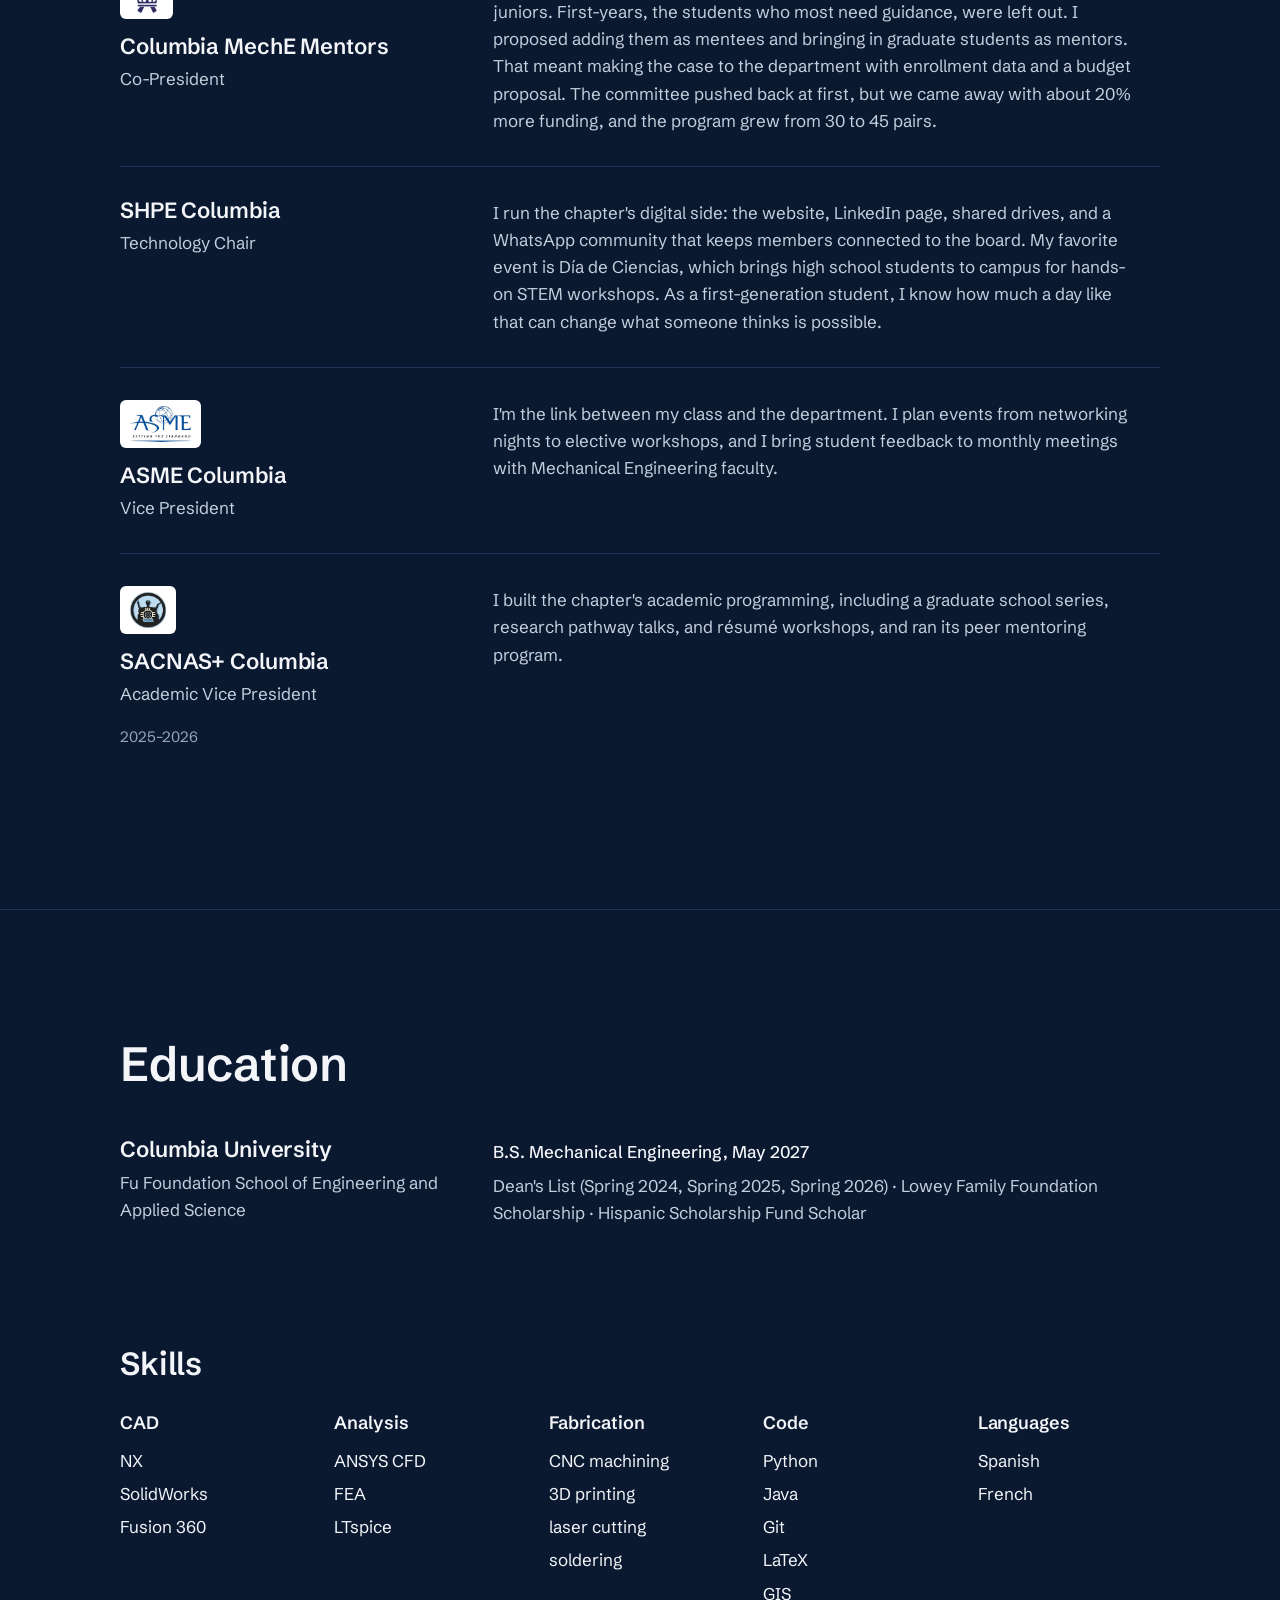
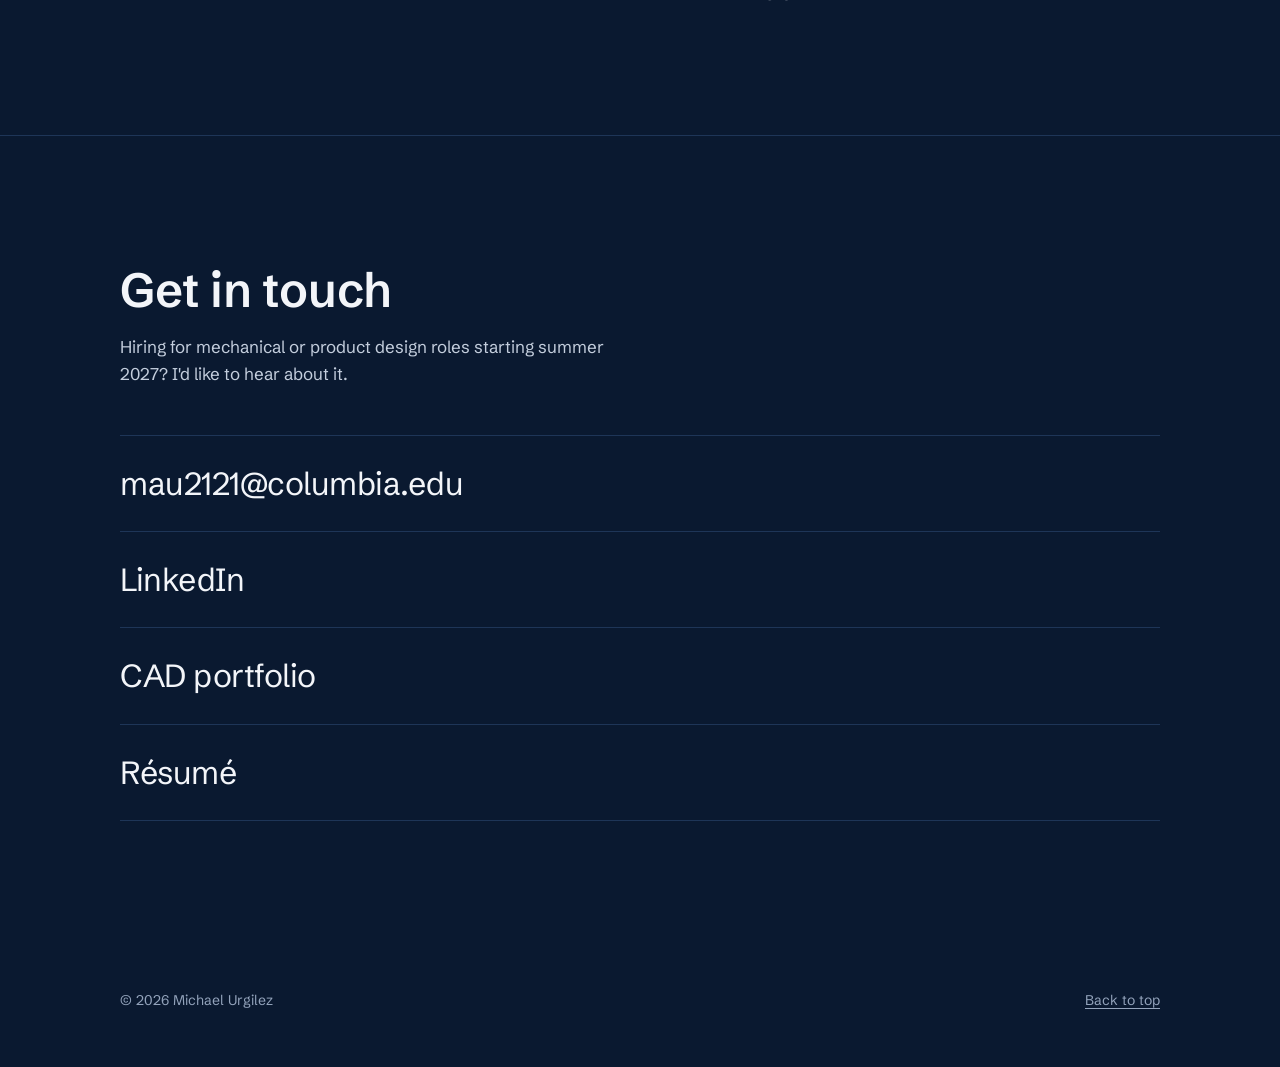
==== commit d1ff6204: "Use Columbia Engineering logo for MechE Mentors Co-Authored-By: Claude Opus 5.5 <noreply@anthropic.c" ====
--- a/index.html
+++ b/index.html
@@ -190,6 +190,7 @@
         <div class="entries">
           <article class="entry">
             <div>
+              <div class="entry-logo entry-logo-mark"><img src="assets/logos/columbia-engineering.png" alt="Columbia Engineering logo" width="33" height="36"></div>
               <h3>Columbia MechE Mentors</h3>
               <p class="role">Co-President</p>
             </div>
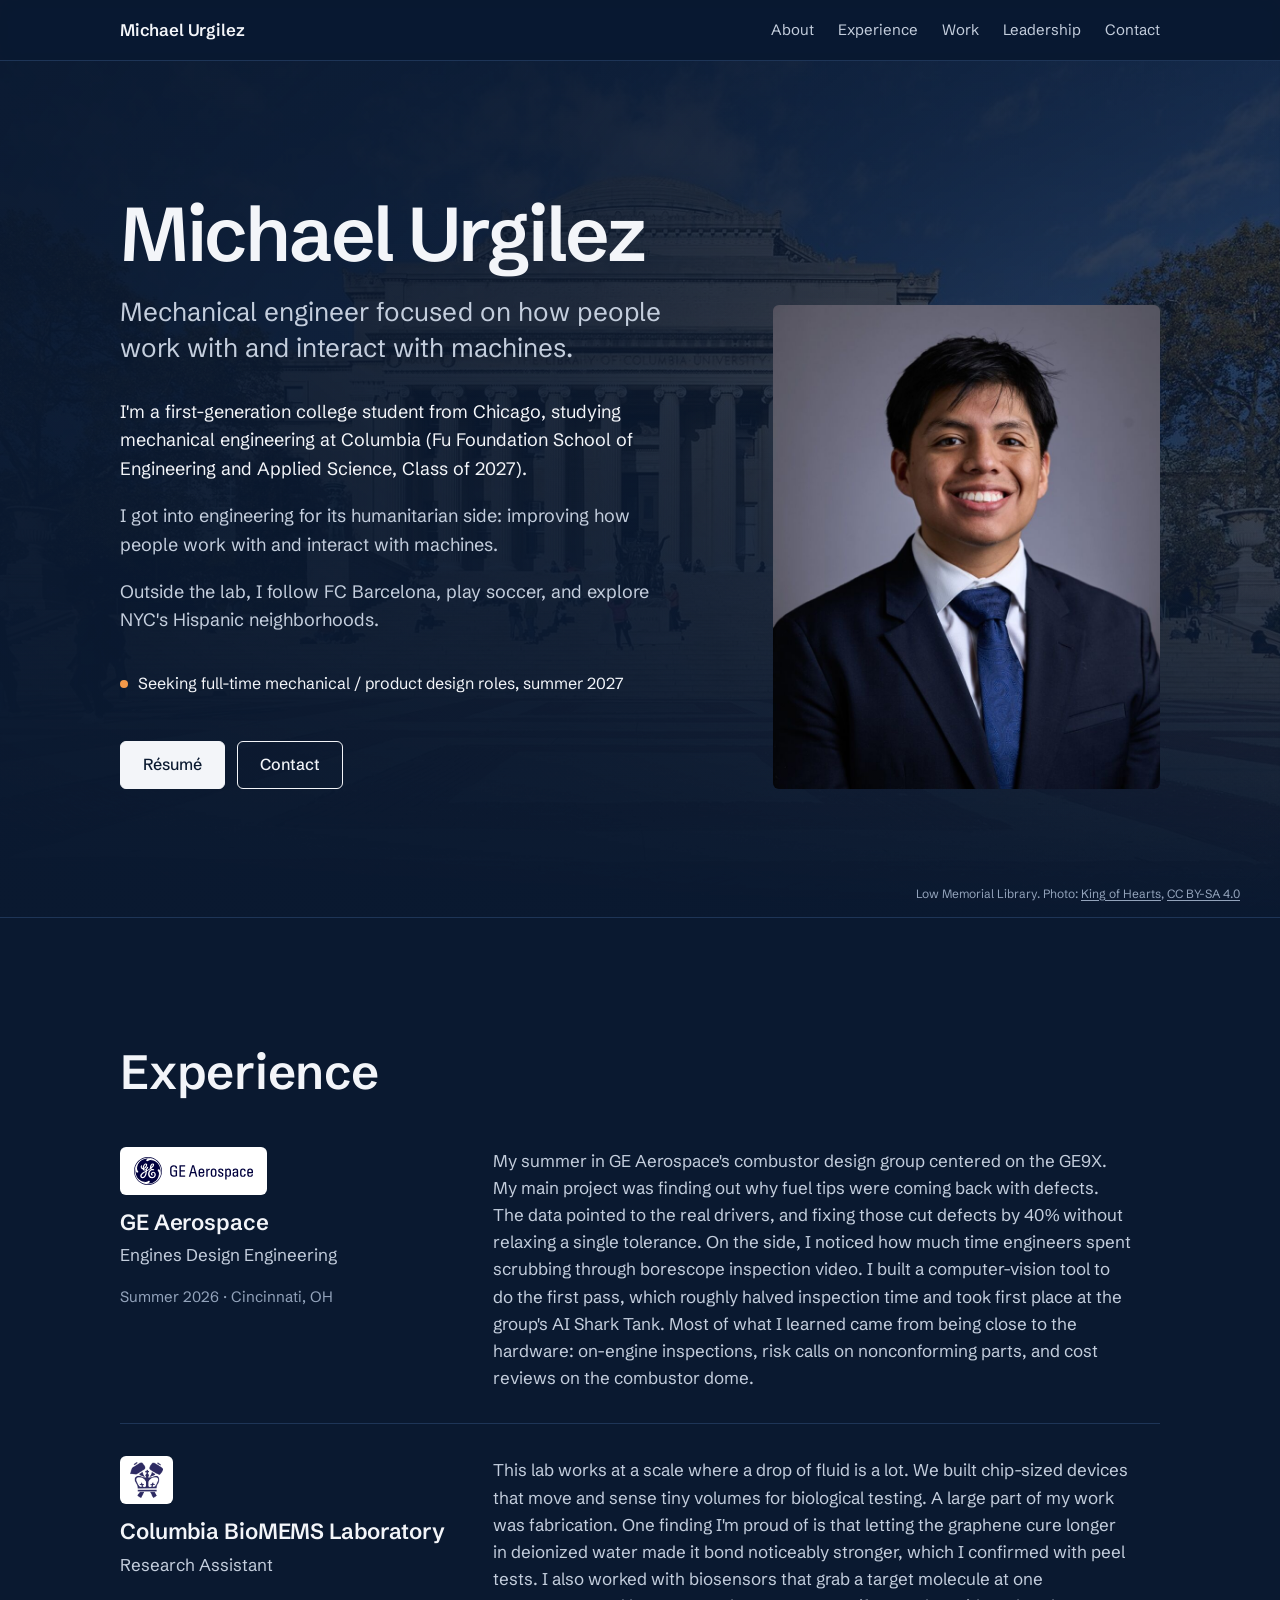
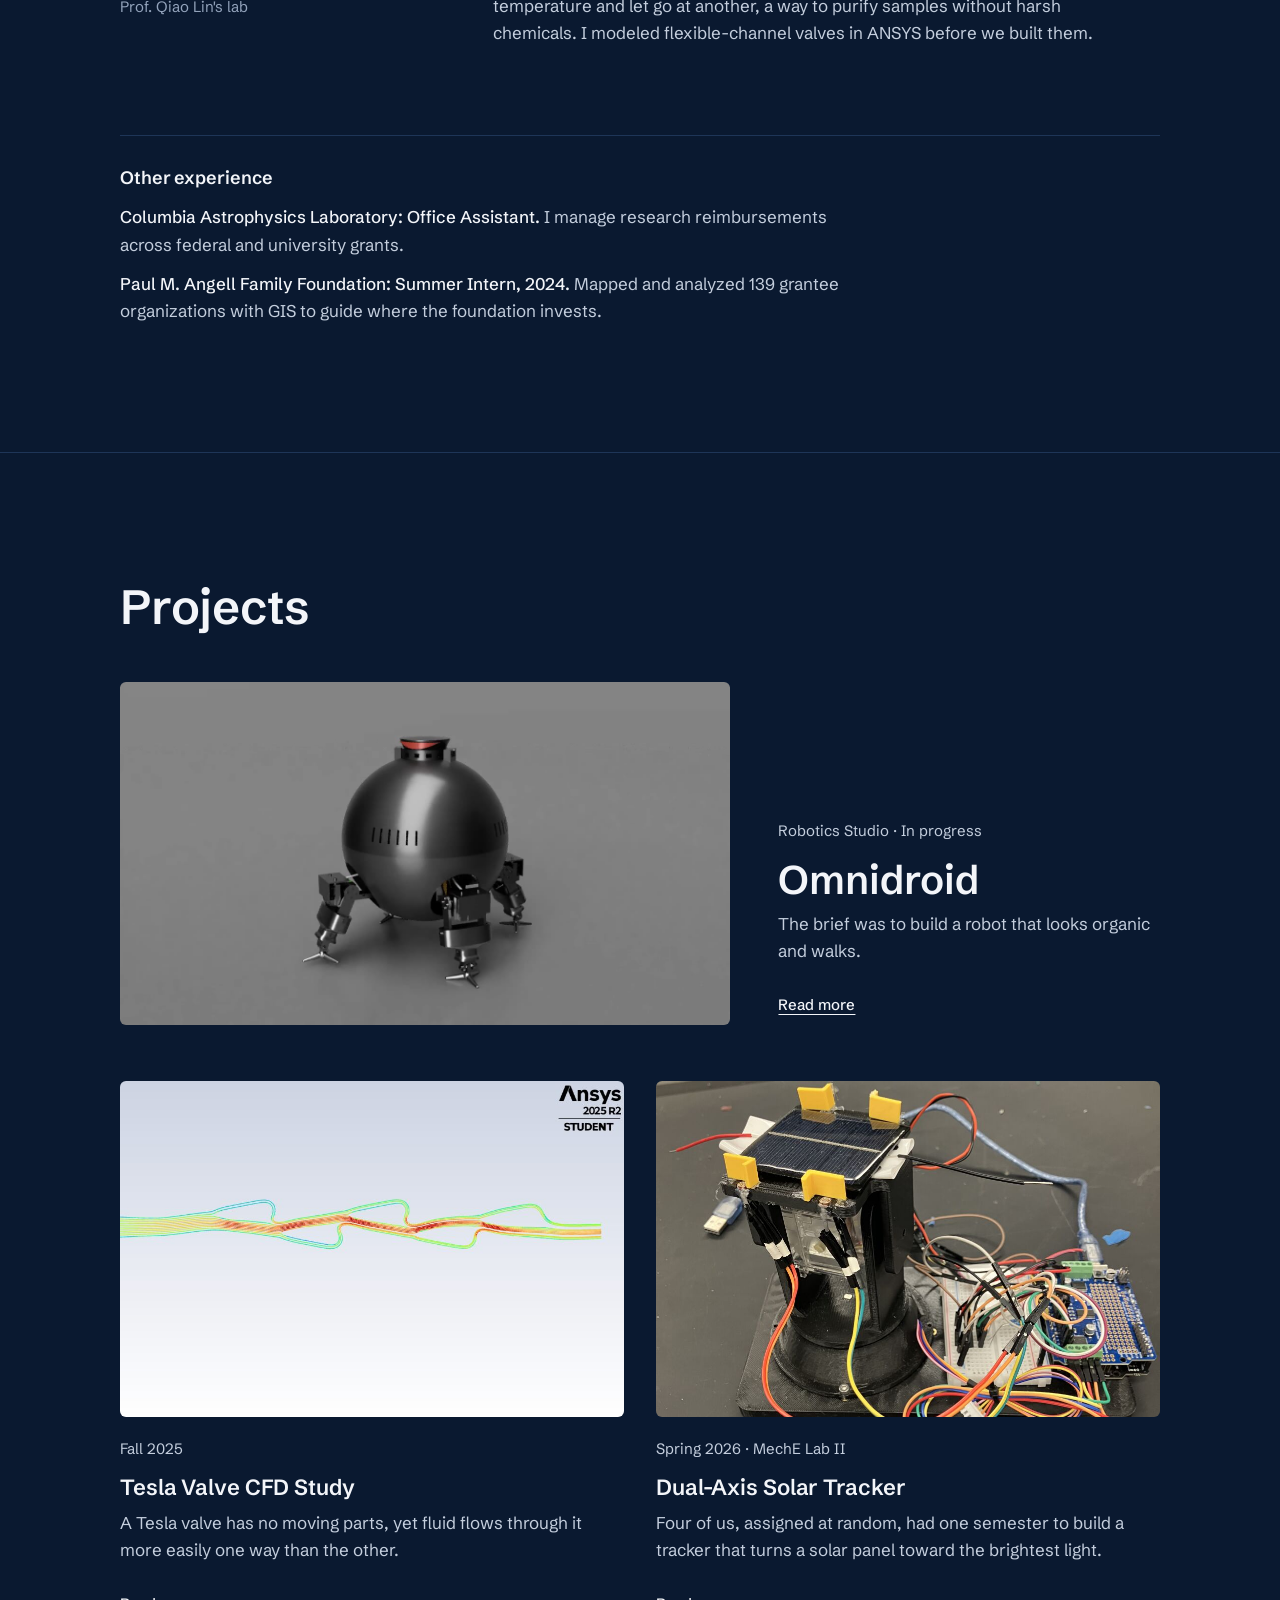
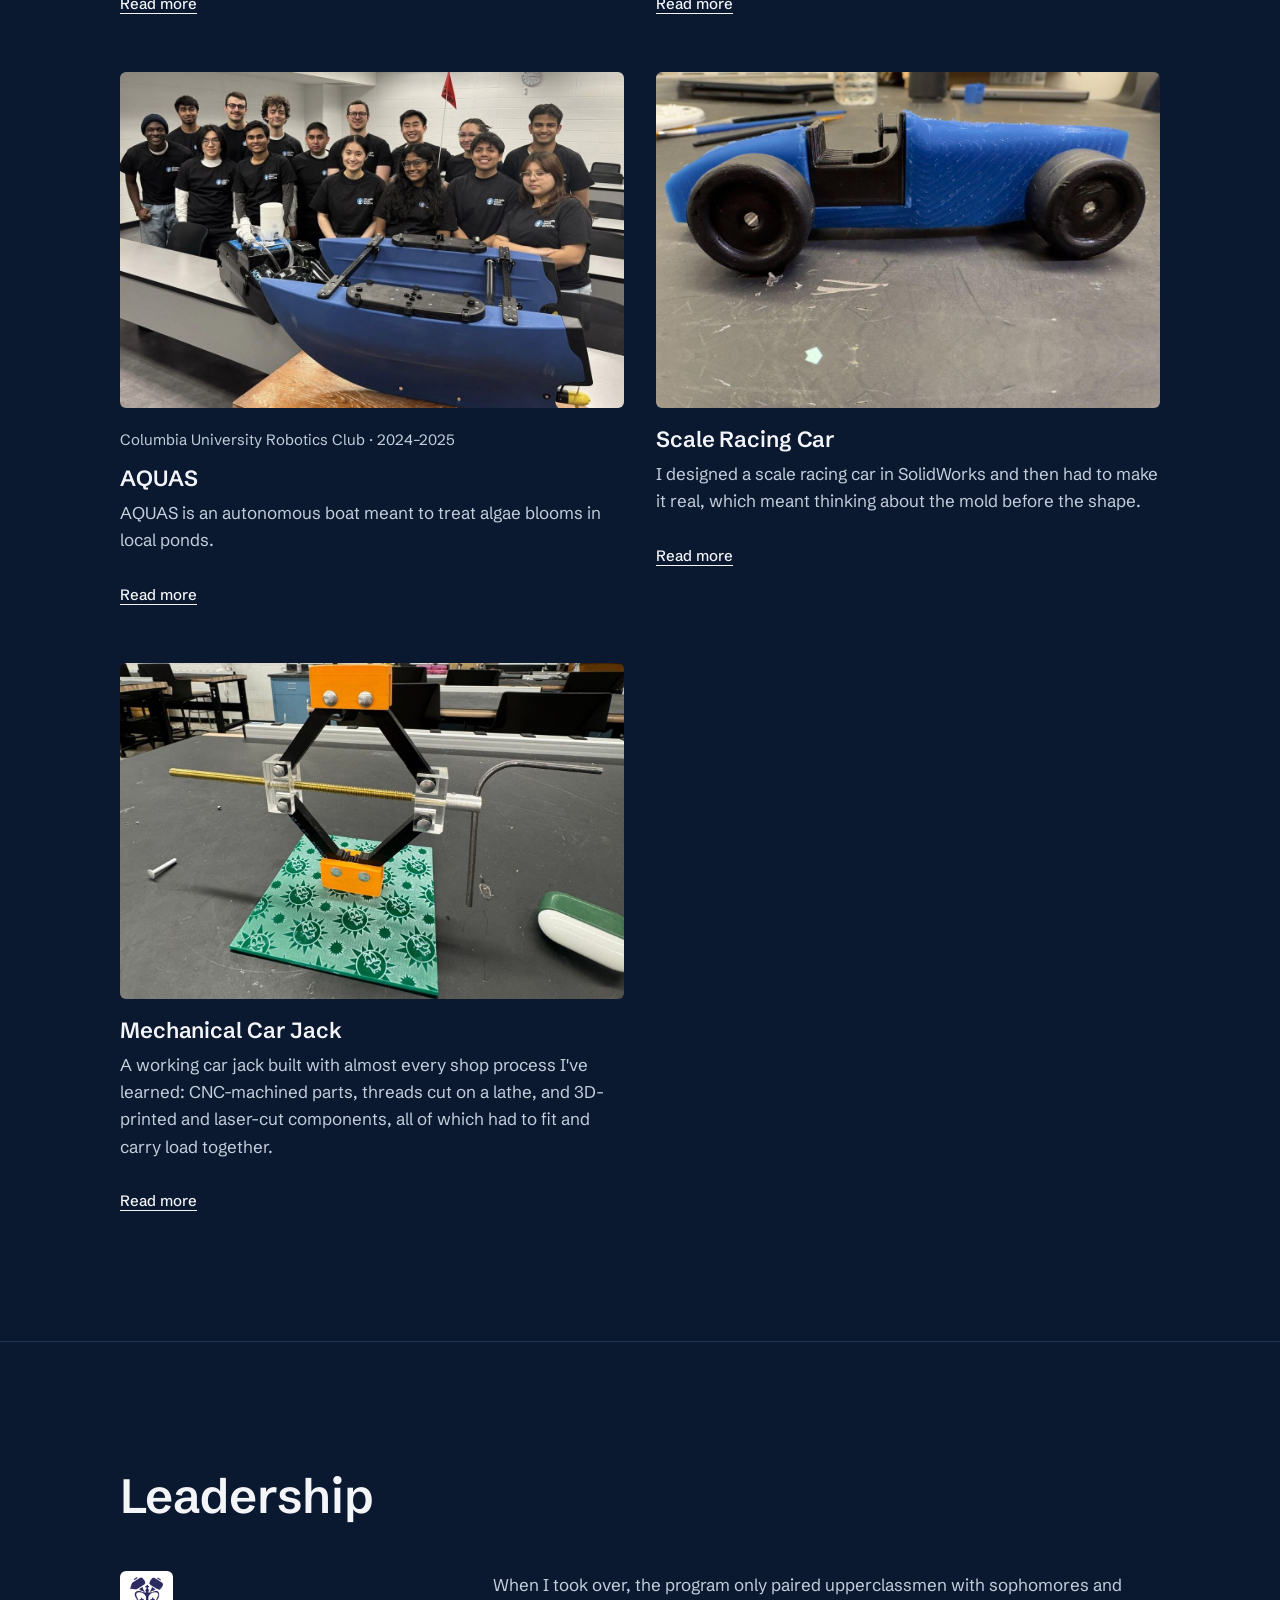
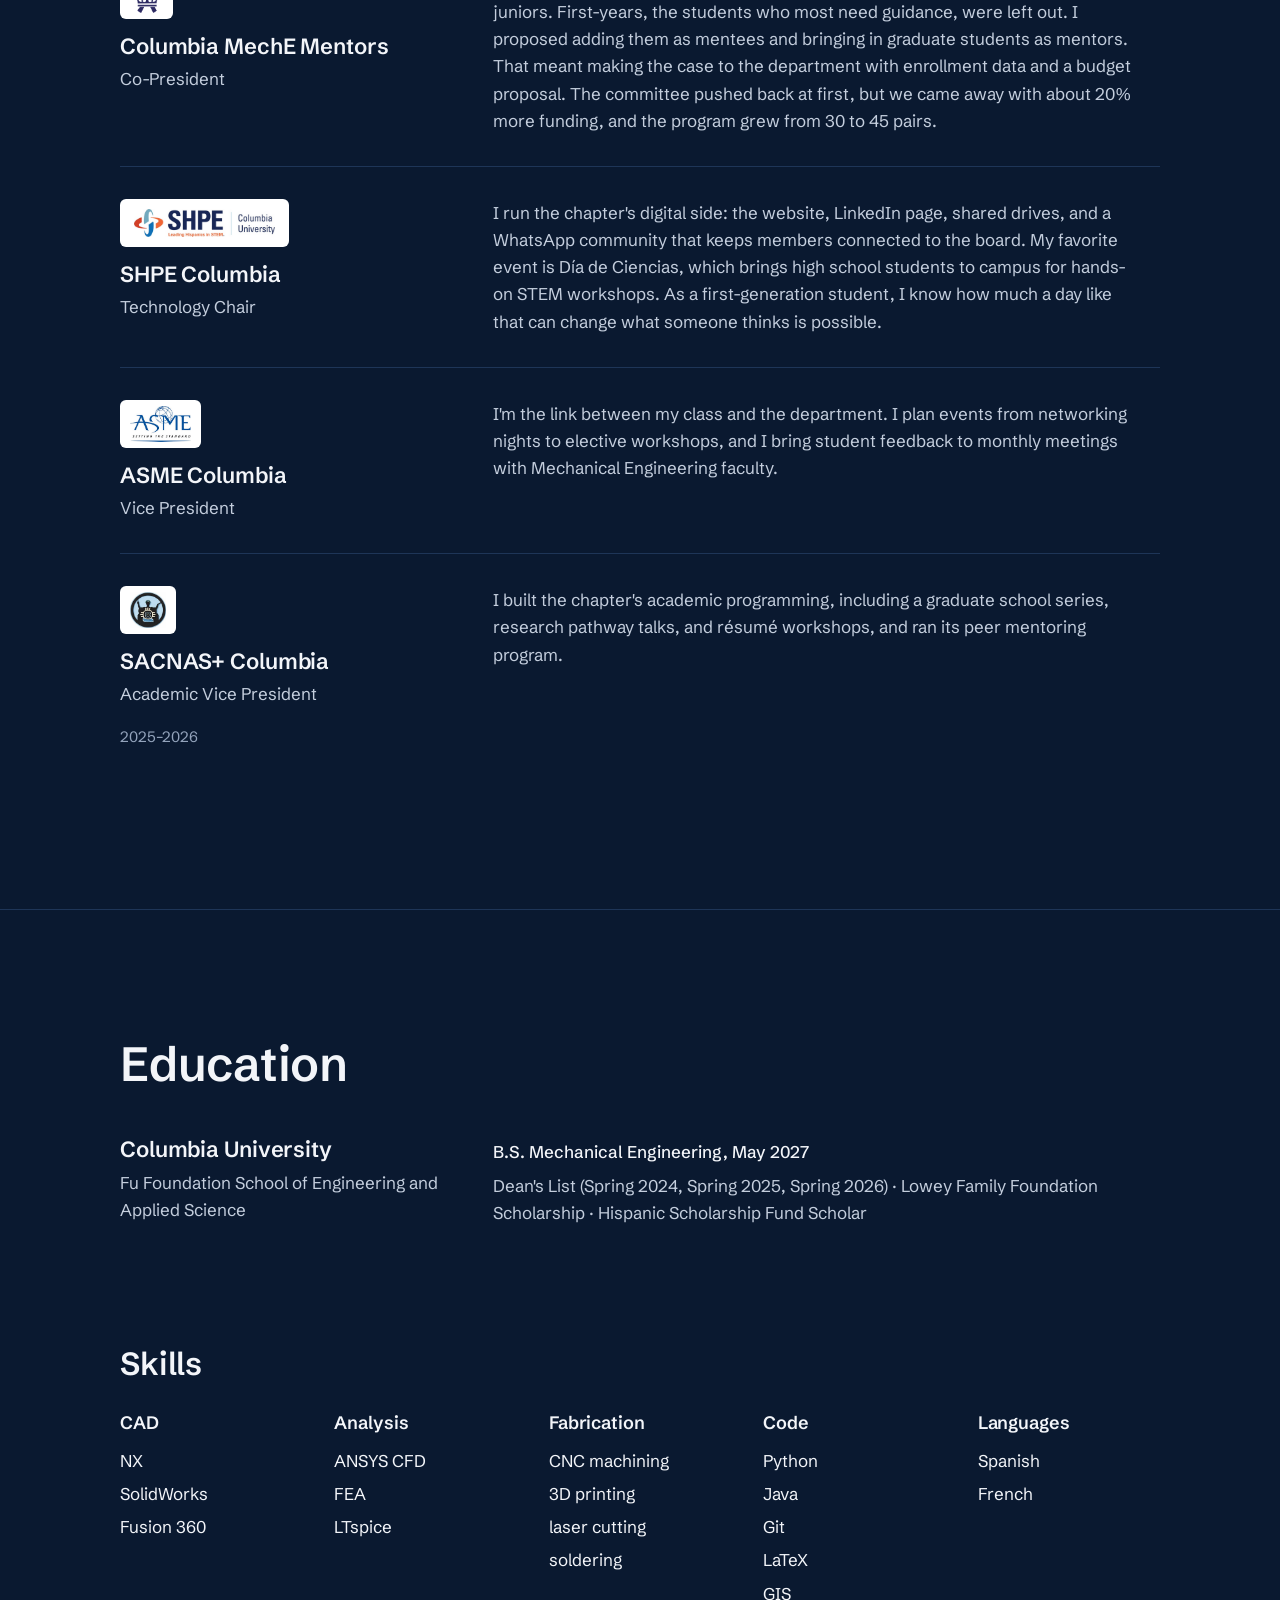
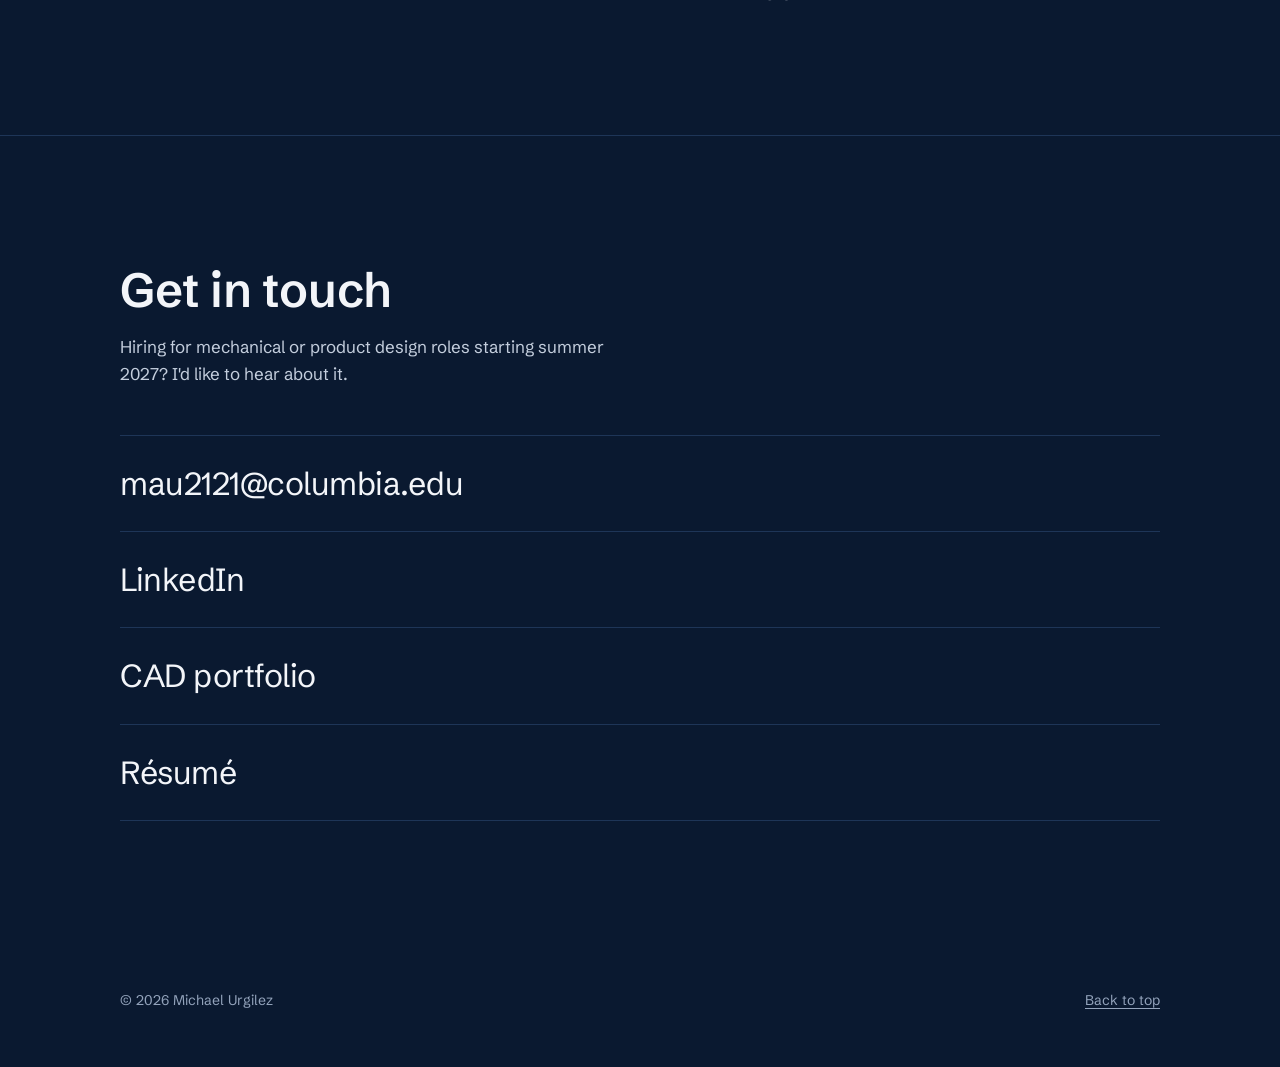
==== commit 816bc612: "Add SHPE Columbia logo to leadership Co-Authored-By: Claude Opus 5.5 <noreply@anthropic.com> Claude-" ====
--- a/index.html
+++ b/index.html
@@ -201,6 +201,7 @@
 
           <article class="entry">
             <div>
+              <div class="entry-logo"><img src="assets/logos/shpe-columbia.png" alt="SHPE Columbia University logo" width="141" height="28"></div>
               <h3>SHPE Columbia</h3>
               <p class="role">Technology Chair</p>
             </div>
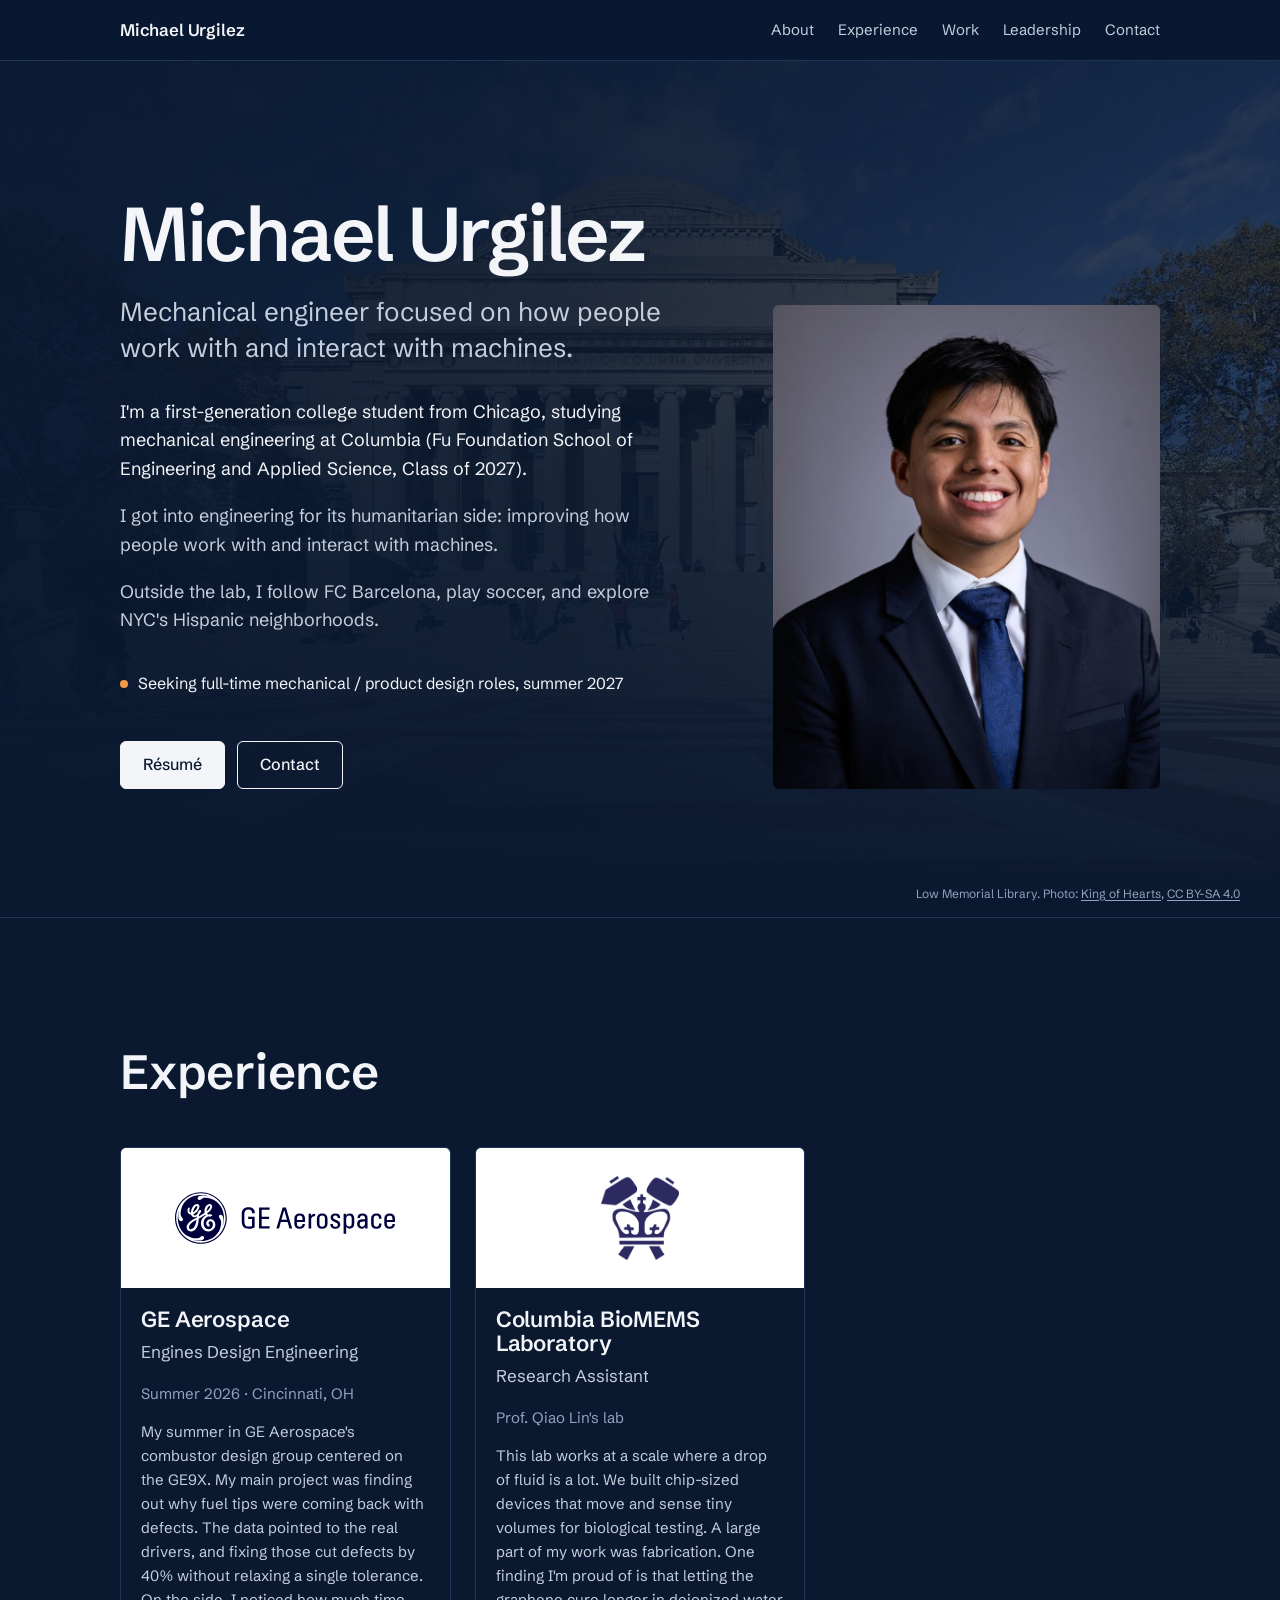
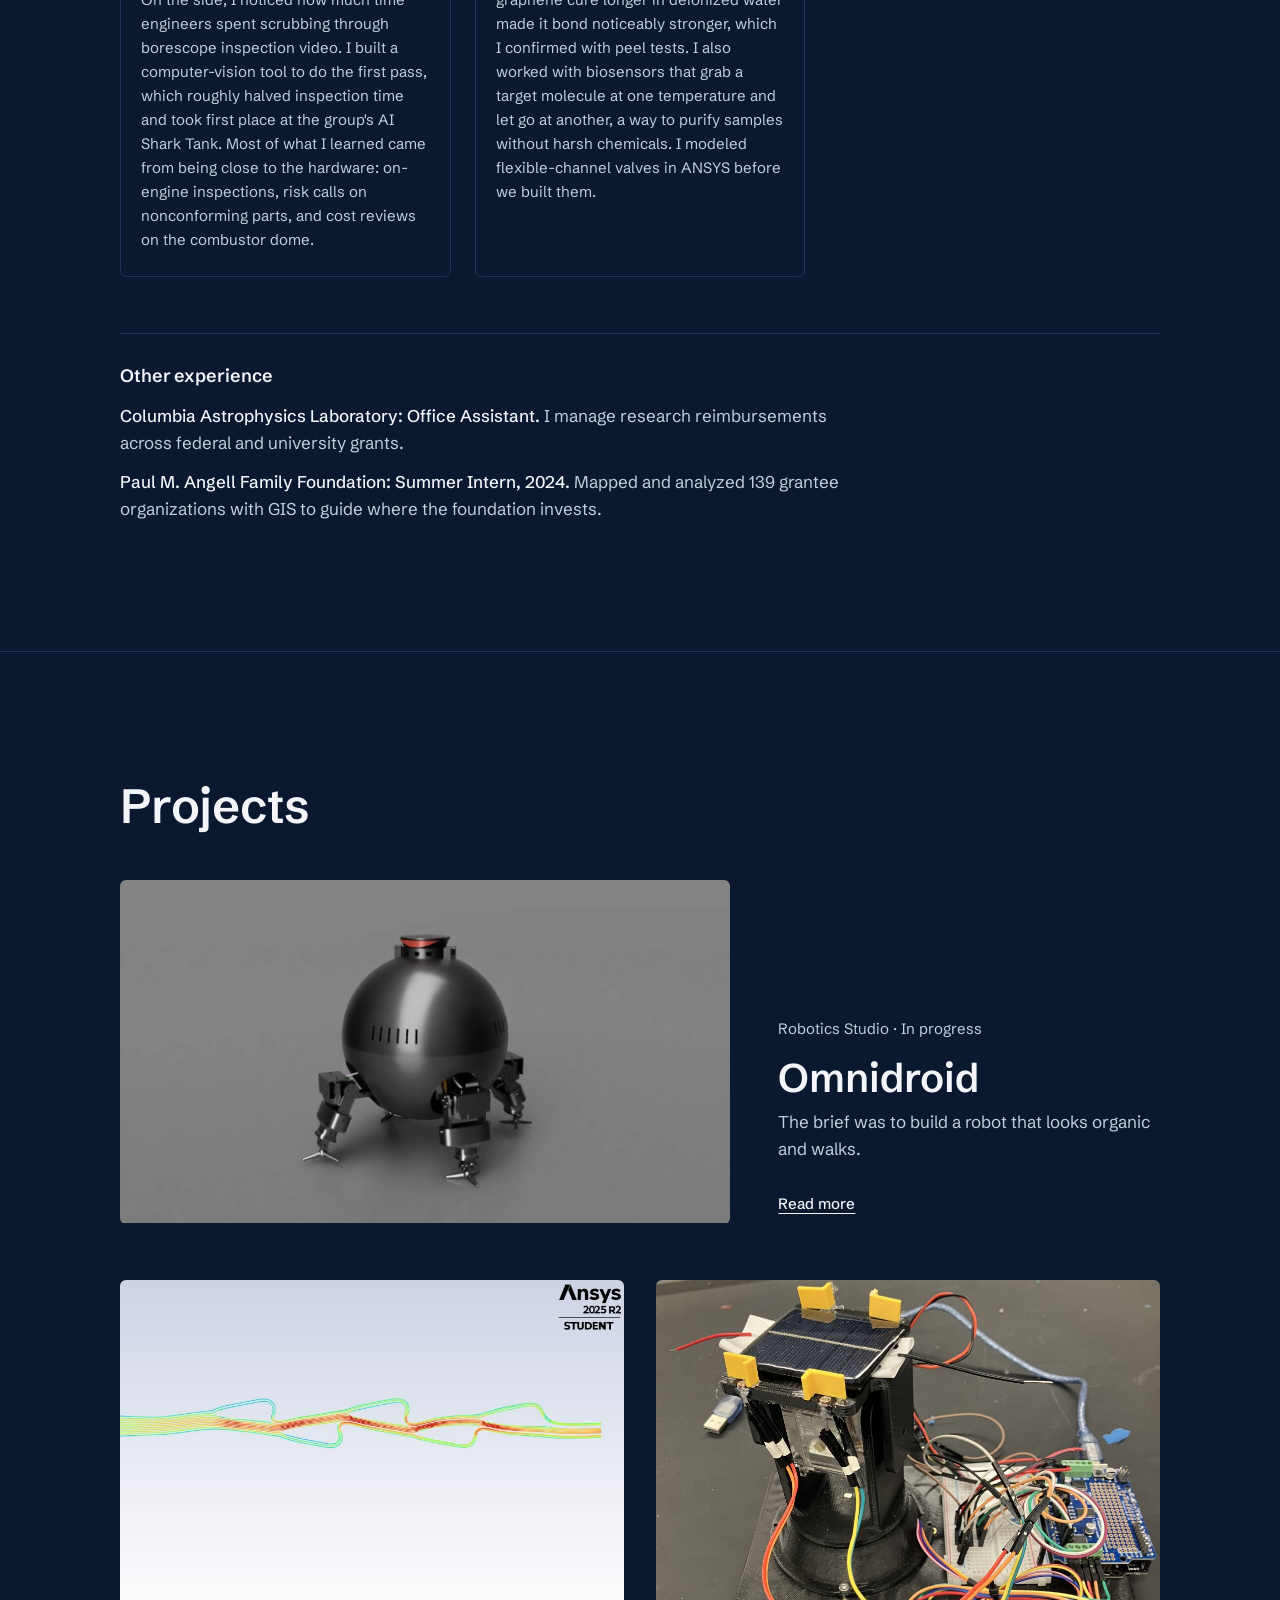
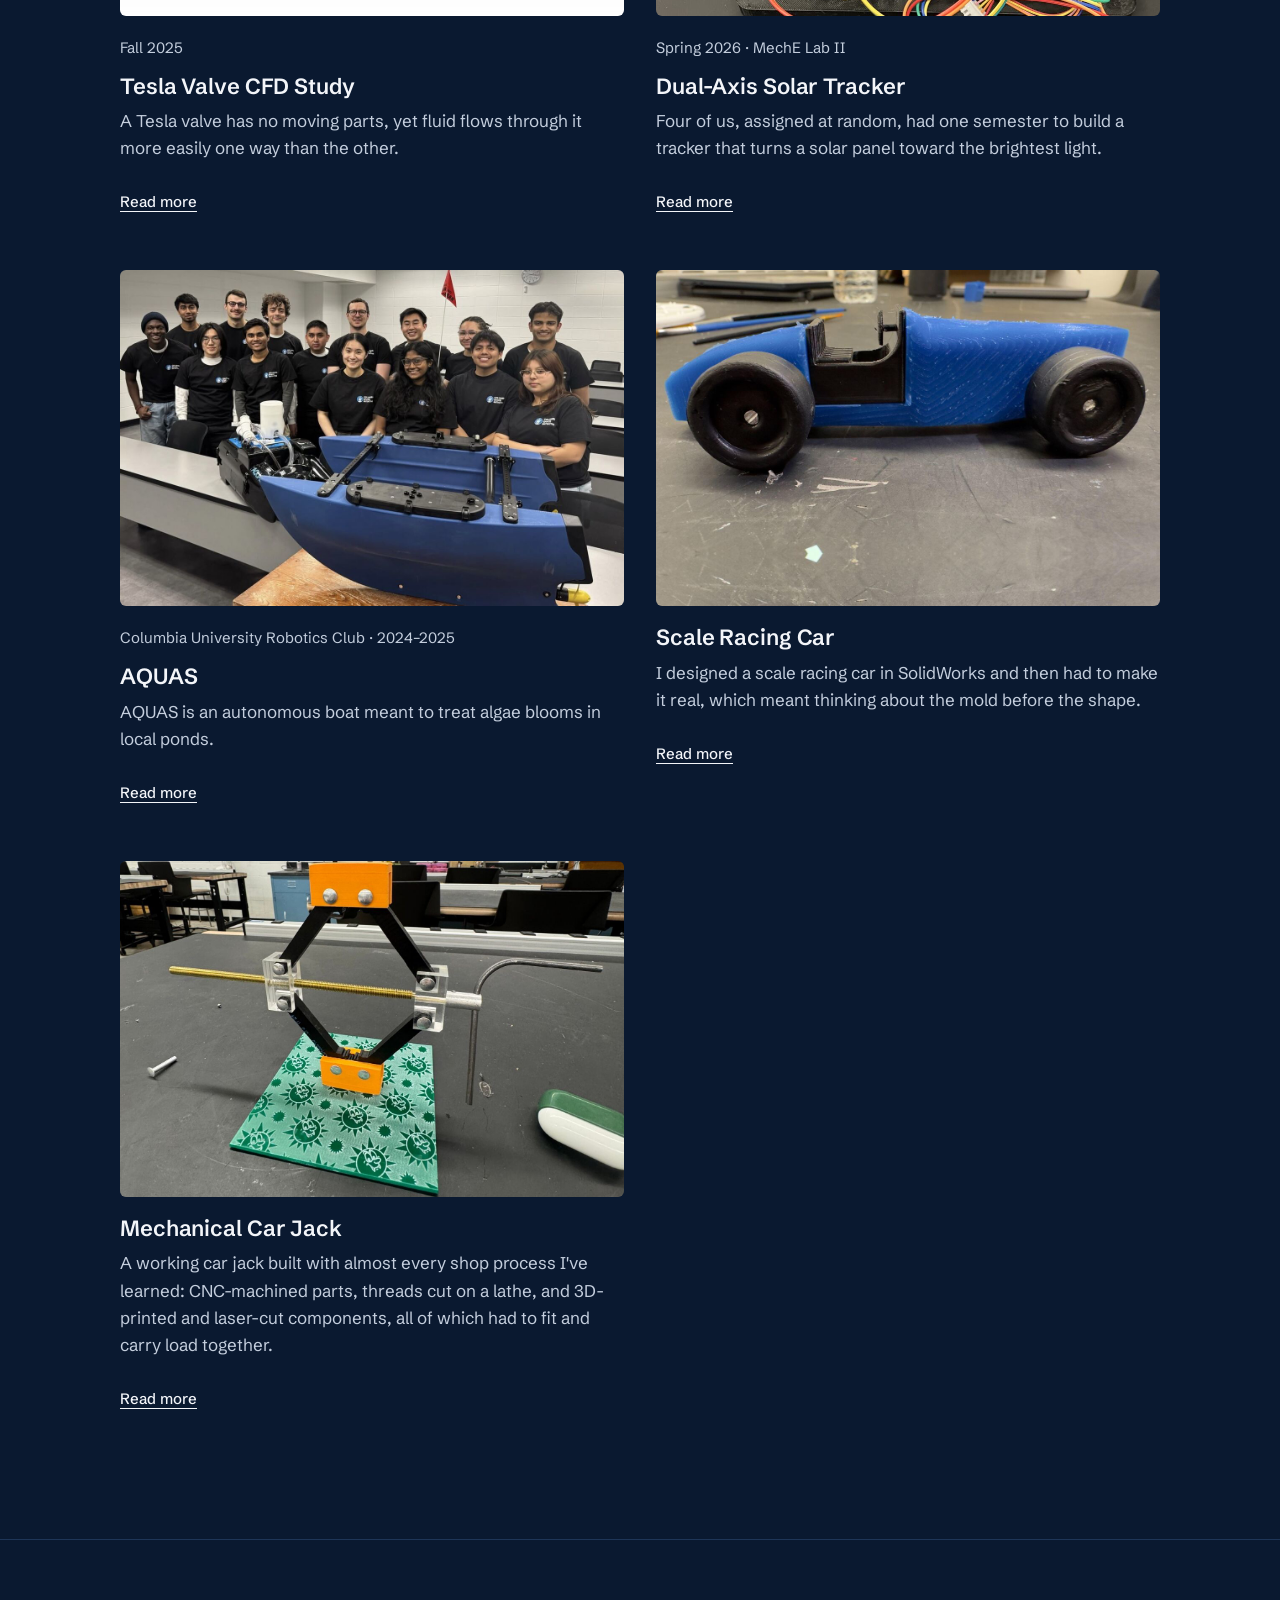
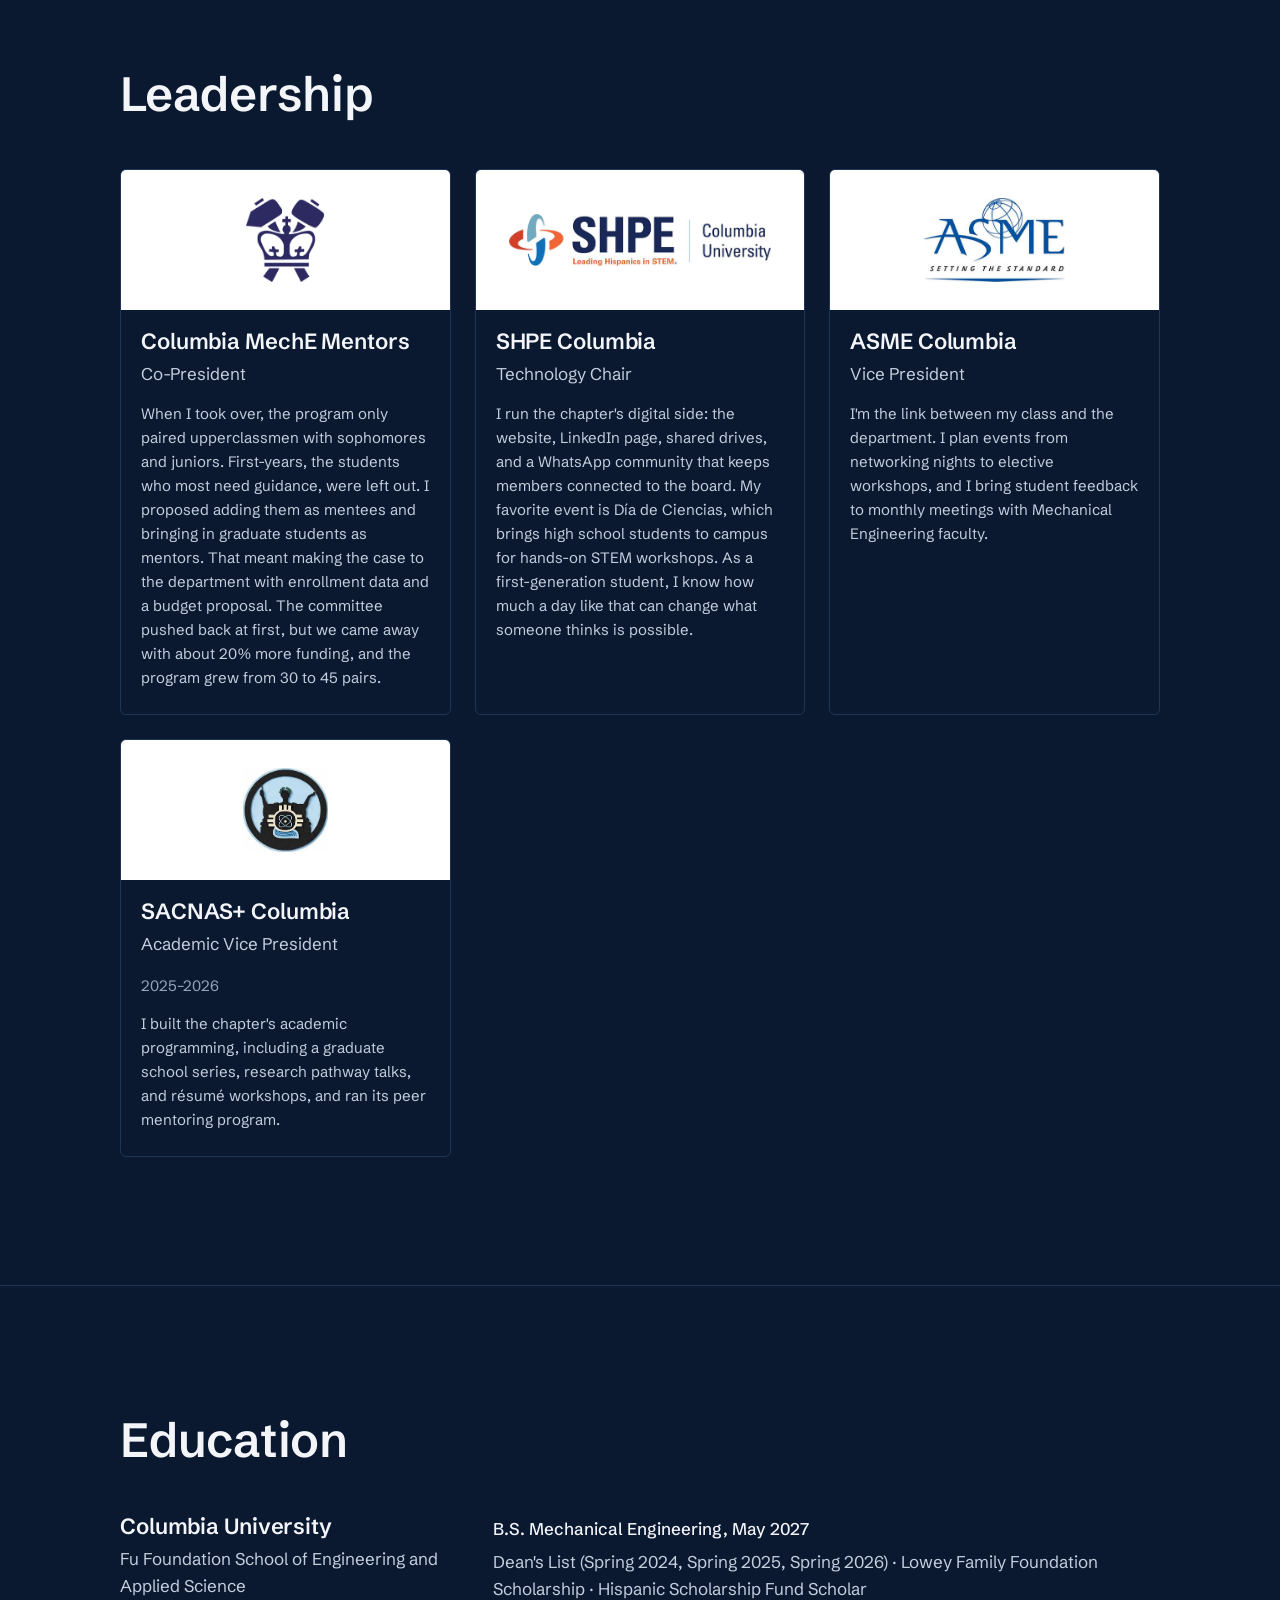
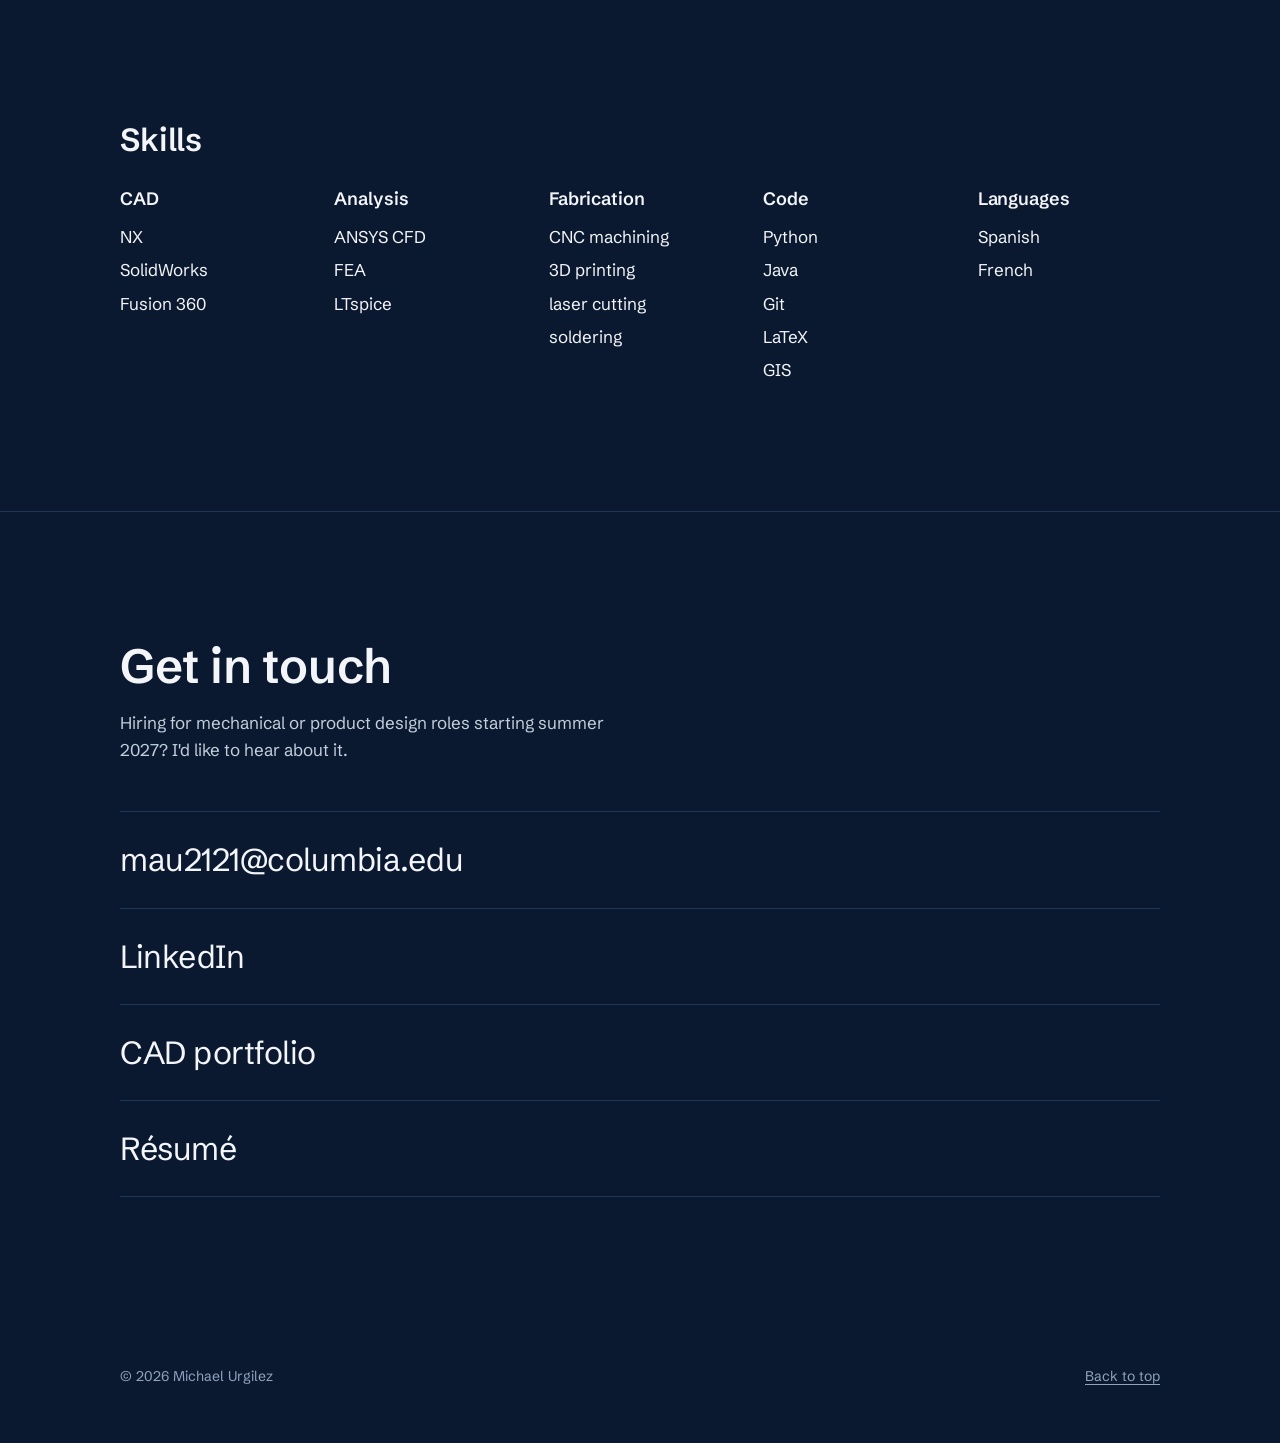
==== commit dc6de249: "Experience and leadership as 3-column cards with large logo covers Co-Authored-By: Claude Opus 5.5 <" ====
--- a/index.html
+++ b/index.html
@@ -80,7 +80,7 @@
           <h2 id="experience-title">Experience</h2>
         </div>
 
-        <div class="entries">
+        <div class="entries entries-grid">
           <article class="entry">
             <div>
               <div class="entry-logo"><img src="assets/logos/ge-aerospace.svg" alt="GE Aerospace logo" width="119" height="28"></div>
@@ -187,7 +187,7 @@
           <h2 id="leadership-title">Leadership</h2>
         </div>
 
-        <div class="entries">
+        <div class="entries entries-grid">
           <article class="entry">
             <div>
               <div class="entry-logo entry-logo-mark"><img src="assets/logos/columbia-engineering.png" alt="Columbia Engineering logo" width="33" height="36"></div>
--- a/styles.css
+++ b/styles.css
@@ -370,6 +370,34 @@
 .other-exp li + li { margin-top: 12px; }
 .other-exp strong { color: var(--ink); font-weight: 500; }
 
+/* Experience & leadership as cards: logo cover on top, text below */
+.entries-grid { gap: 24px; }
+@media (min-width: 720px) { .entries-grid { grid-template-columns: repeat(2, 1fr); } }
+@media (min-width: 1024px) { .entries-grid { grid-template-columns: repeat(3, 1fr); } }
+.entries-grid .entry {
+  display: flex;
+  flex-direction: column;
+  gap: 0;
+  padding: 0;
+  border: 1px solid var(--line);
+  border-radius: var(--radius);
+  overflow: hidden;
+}
+.entries-grid .entry:first-child { padding: 0; border-top: 1px solid var(--line); }
+.entries-grid .entry > div:first-child { padding: 0 20px; }
+.entries-grid .entry-logo {
+  display: flex;
+  justify-content: center;
+  width: calc(100% + 40px);
+  height: 140px;
+  margin: 0 -20px 20px;
+  padding: 0;
+  border-radius: 0;
+}
+.entries-grid .entry-logo img { height: 52px; max-width: 80%; object-fit: contain; }
+.entries-grid .entry-logo-mark img { height: 84px; }
+.entries-grid .prose { padding: 14px 20px 24px; font-size: 0.9375rem; }
+
 /* ---------- Skills ---------- */
 
 .skills { display: grid; gap: 32px; margin-top: 32px; }
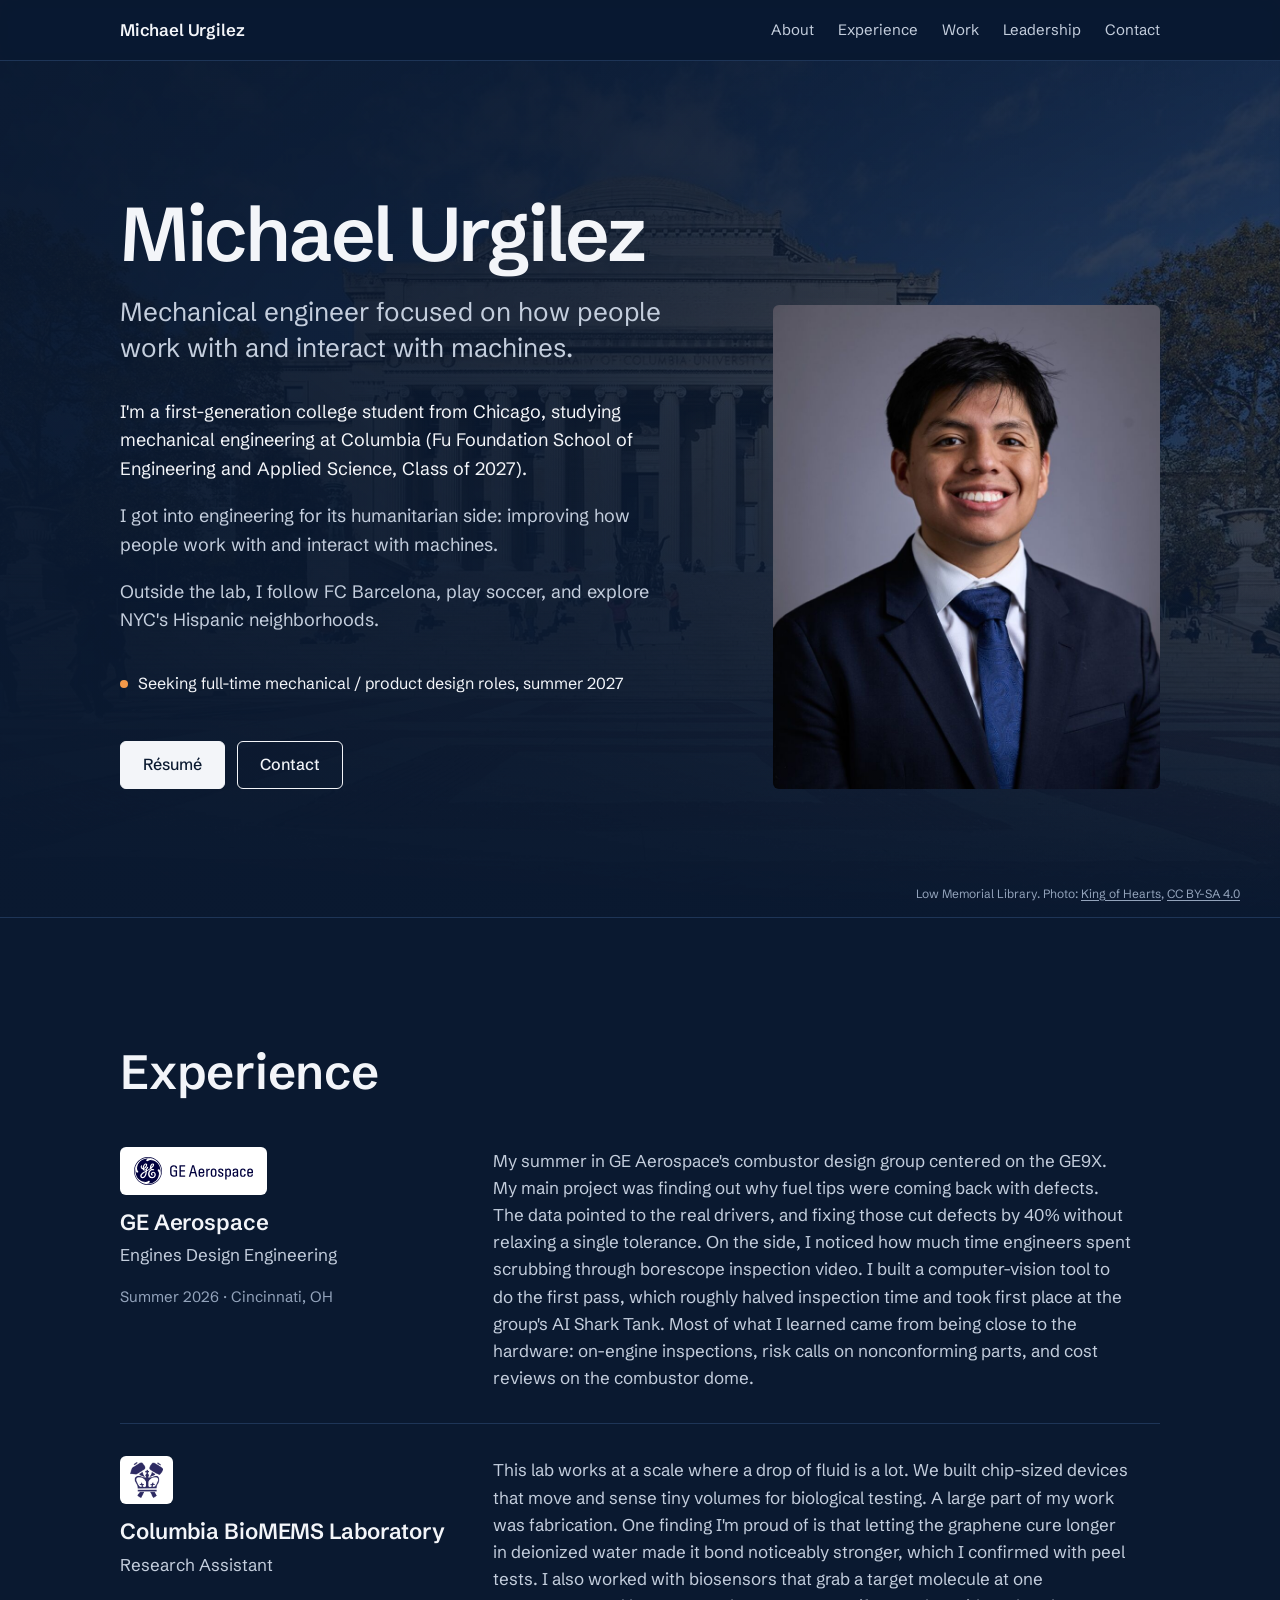
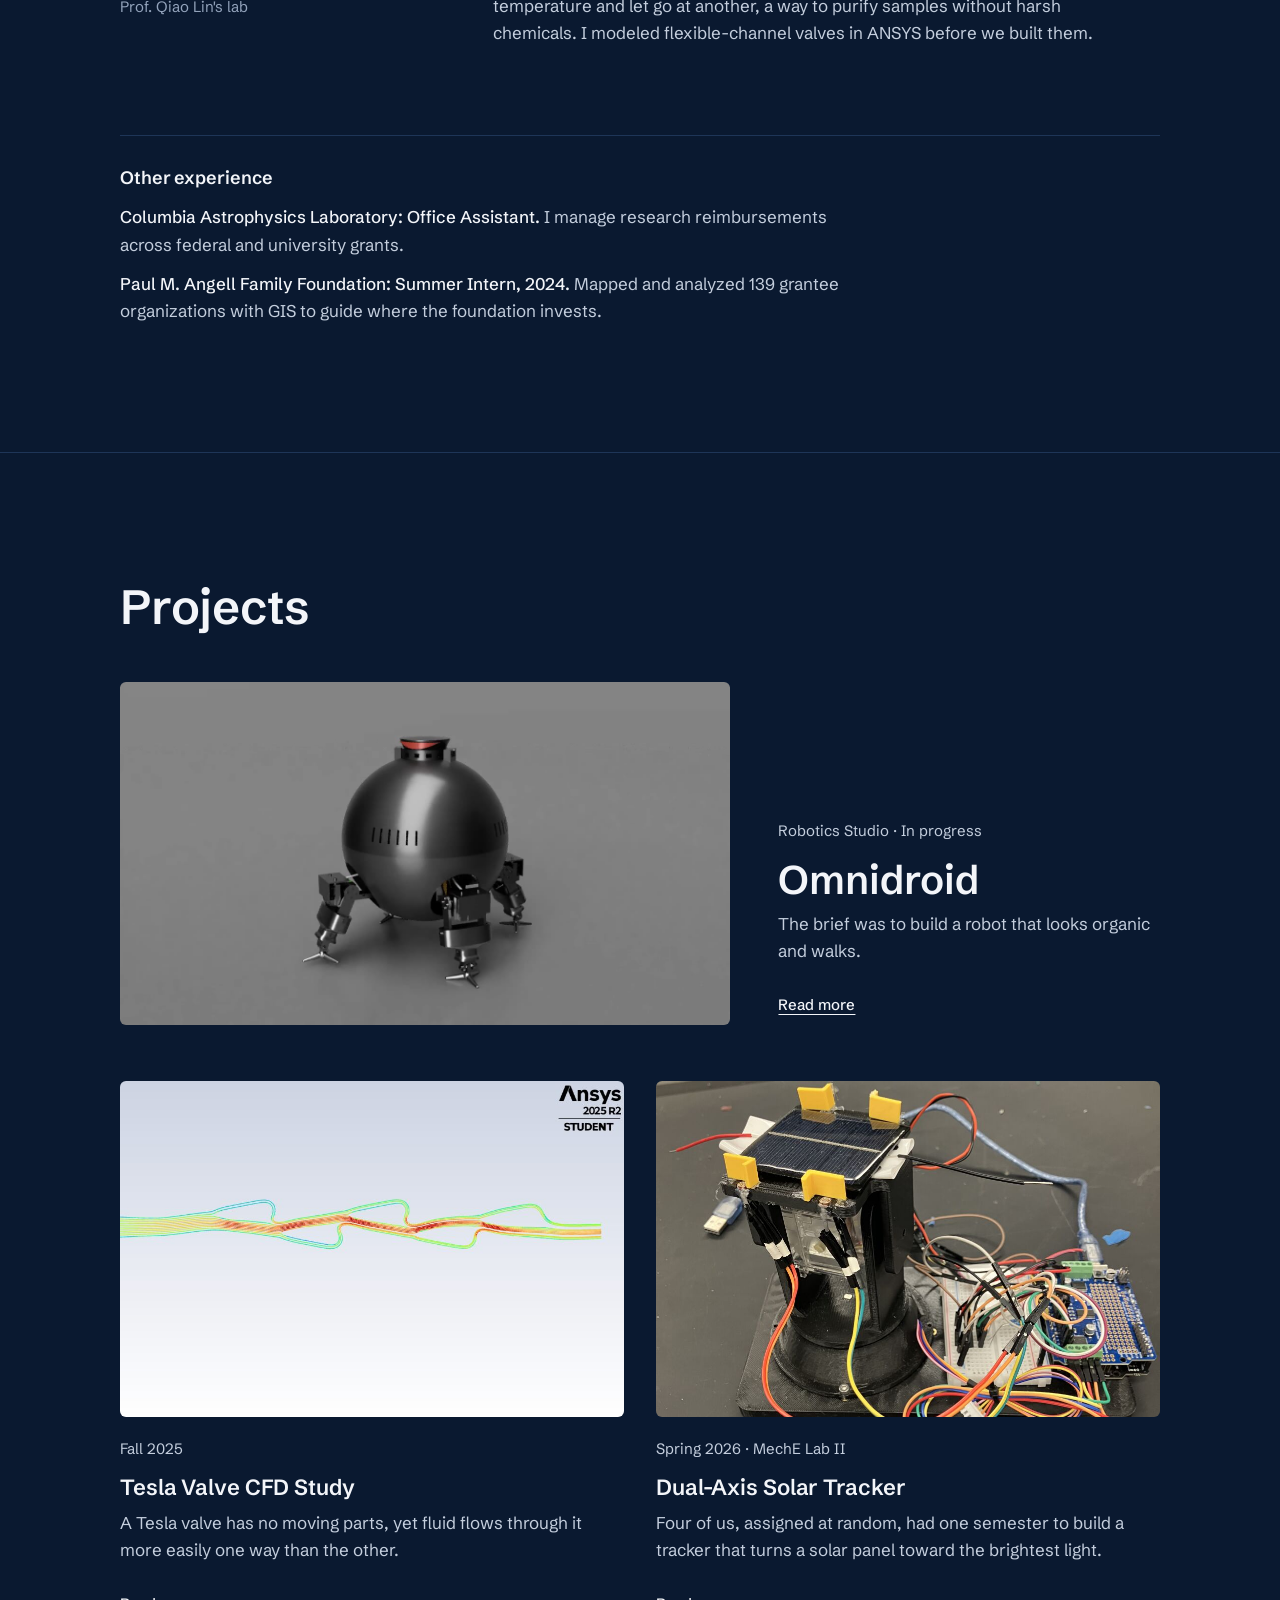
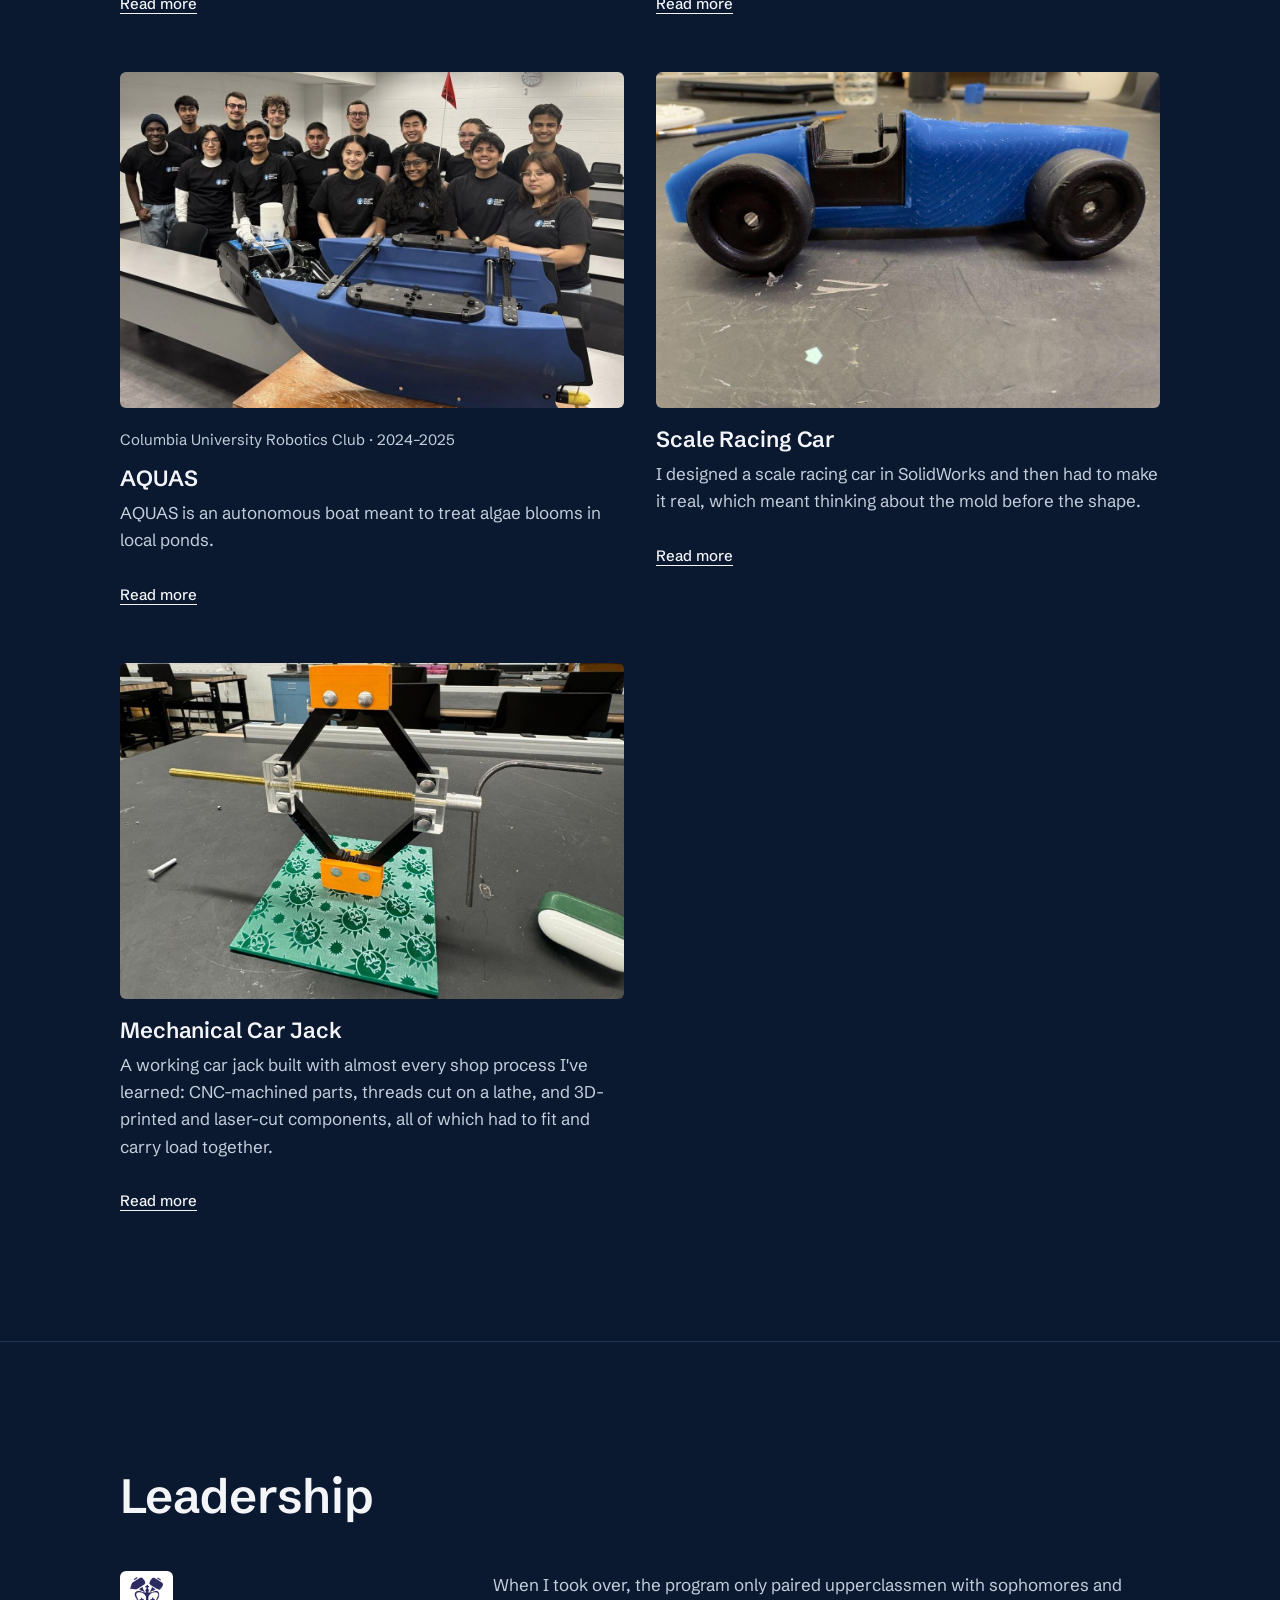
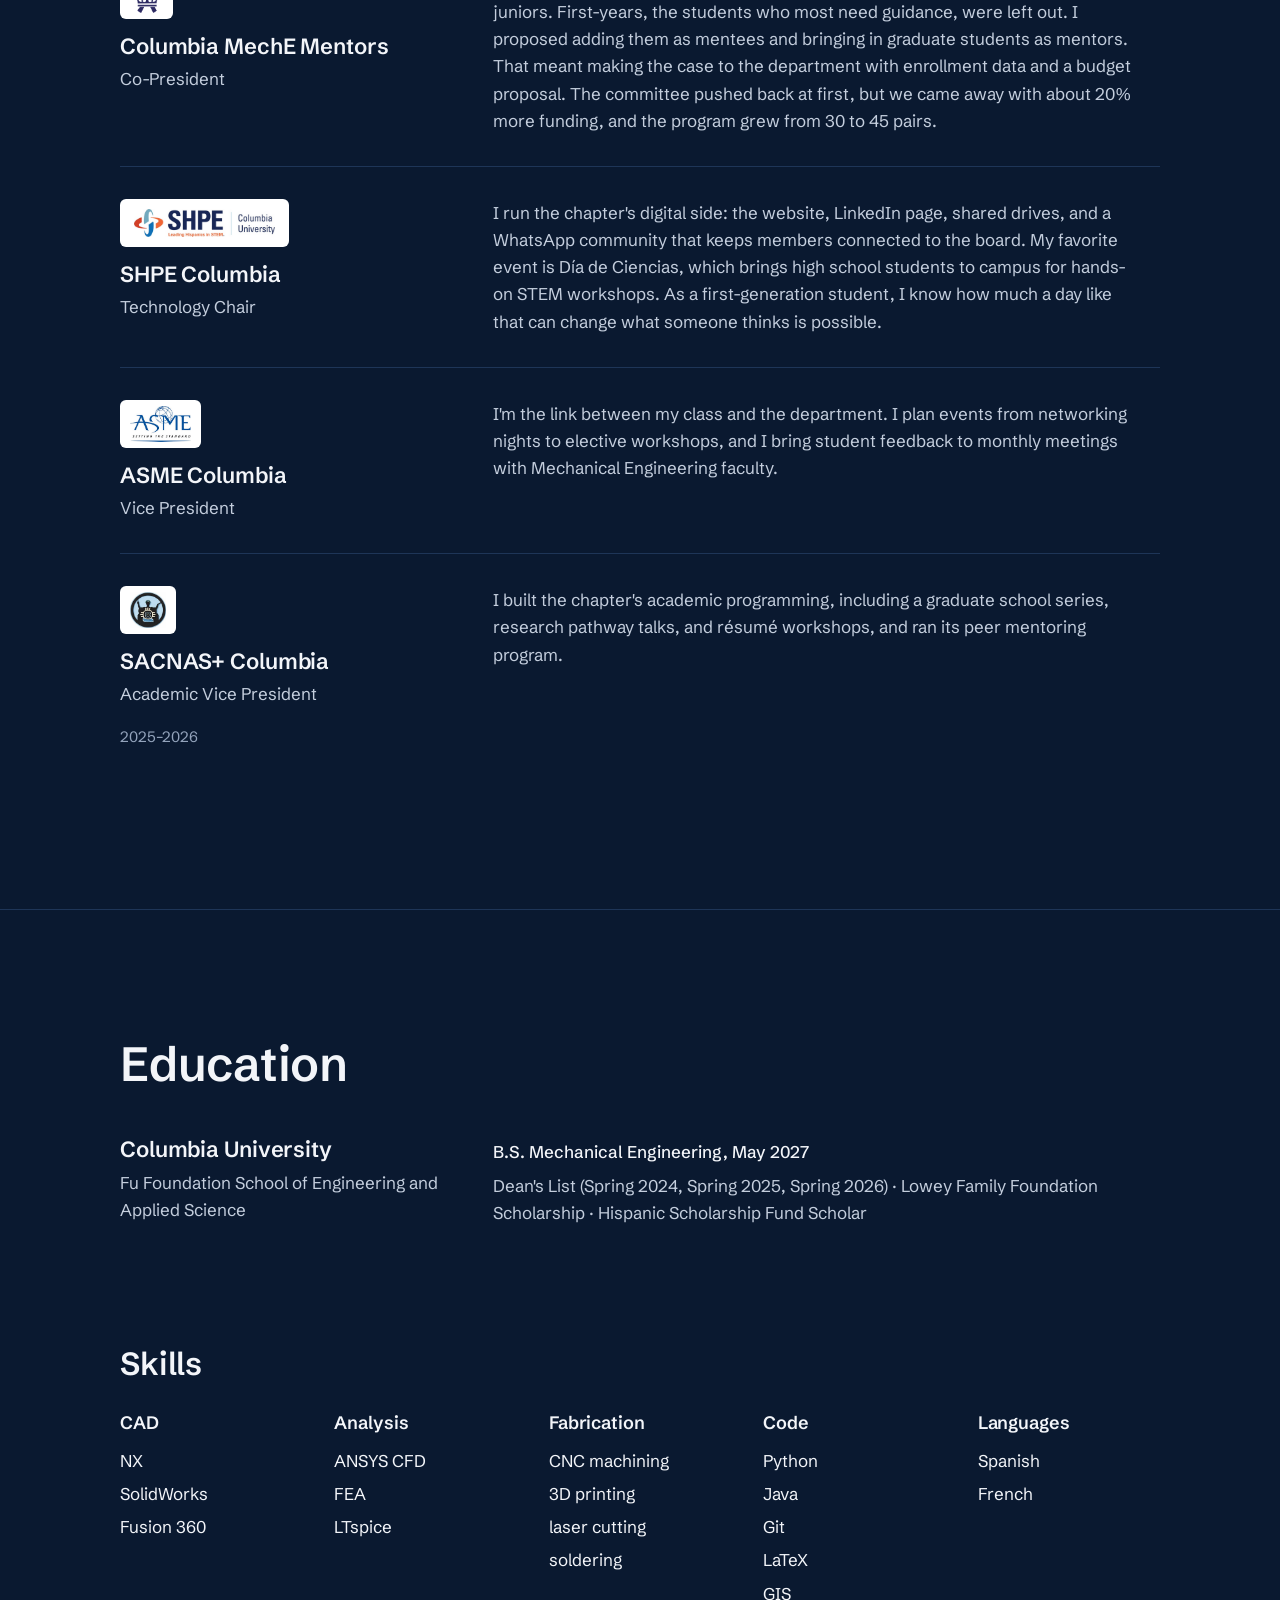
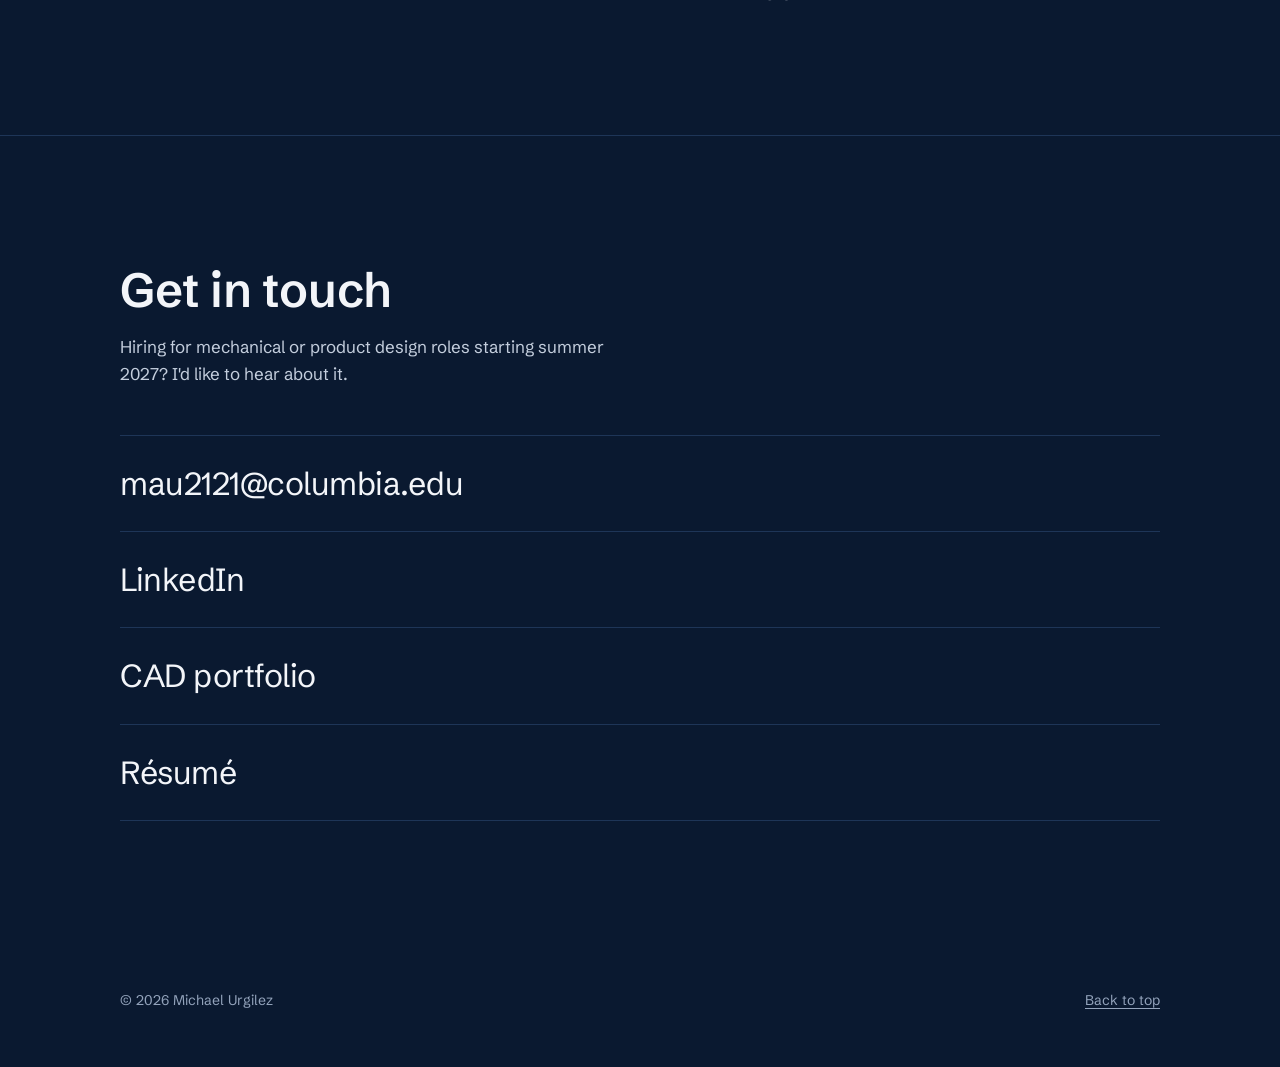
==== commit 4aa4a427: "Revert experience/leadership card layout This reverts commit dc6de24.  Co-Authored-By: Claude Opus 5" ====
--- a/index.html
+++ b/index.html
@@ -80,7 +80,7 @@
           <h2 id="experience-title">Experience</h2>
         </div>
 
-        <div class="entries entries-grid">
+        <div class="entries">
           <article class="entry">
             <div>
               <div class="entry-logo"><img src="assets/logos/ge-aerospace.svg" alt="GE Aerospace logo" width="119" height="28"></div>
@@ -187,7 +187,7 @@
           <h2 id="leadership-title">Leadership</h2>
         </div>
 
-        <div class="entries entries-grid">
+        <div class="entries">
           <article class="entry">
             <div>
               <div class="entry-logo entry-logo-mark"><img src="assets/logos/columbia-engineering.png" alt="Columbia Engineering logo" width="33" height="36"></div>
--- a/styles.css
+++ b/styles.css
@@ -370,34 +370,6 @@
 .other-exp li + li { margin-top: 12px; }
 .other-exp strong { color: var(--ink); font-weight: 500; }
 
-/* Experience & leadership as cards: logo cover on top, text below */
-.entries-grid { gap: 24px; }
-@media (min-width: 720px) { .entries-grid { grid-template-columns: repeat(2, 1fr); } }
-@media (min-width: 1024px) { .entries-grid { grid-template-columns: repeat(3, 1fr); } }
-.entries-grid .entry {
-  display: flex;
-  flex-direction: column;
-  gap: 0;
-  padding: 0;
-  border: 1px solid var(--line);
-  border-radius: var(--radius);
-  overflow: hidden;
-}
-.entries-grid .entry:first-child { padding: 0; border-top: 1px solid var(--line); }
-.entries-grid .entry > div:first-child { padding: 0 20px; }
-.entries-grid .entry-logo {
-  display: flex;
-  justify-content: center;
-  width: calc(100% + 40px);
-  height: 140px;
-  margin: 0 -20px 20px;
-  padding: 0;
-  border-radius: 0;
-}
-.entries-grid .entry-logo img { height: 52px; max-width: 80%; object-fit: contain; }
-.entries-grid .entry-logo-mark img { height: 84px; }
-.entries-grid .prose { padding: 14px 20px 24px; font-size: 0.9375rem; }
-
 /* ---------- Skills ---------- */
 
 .skills { display: grid; gap: 32px; margin-top: 32px; }
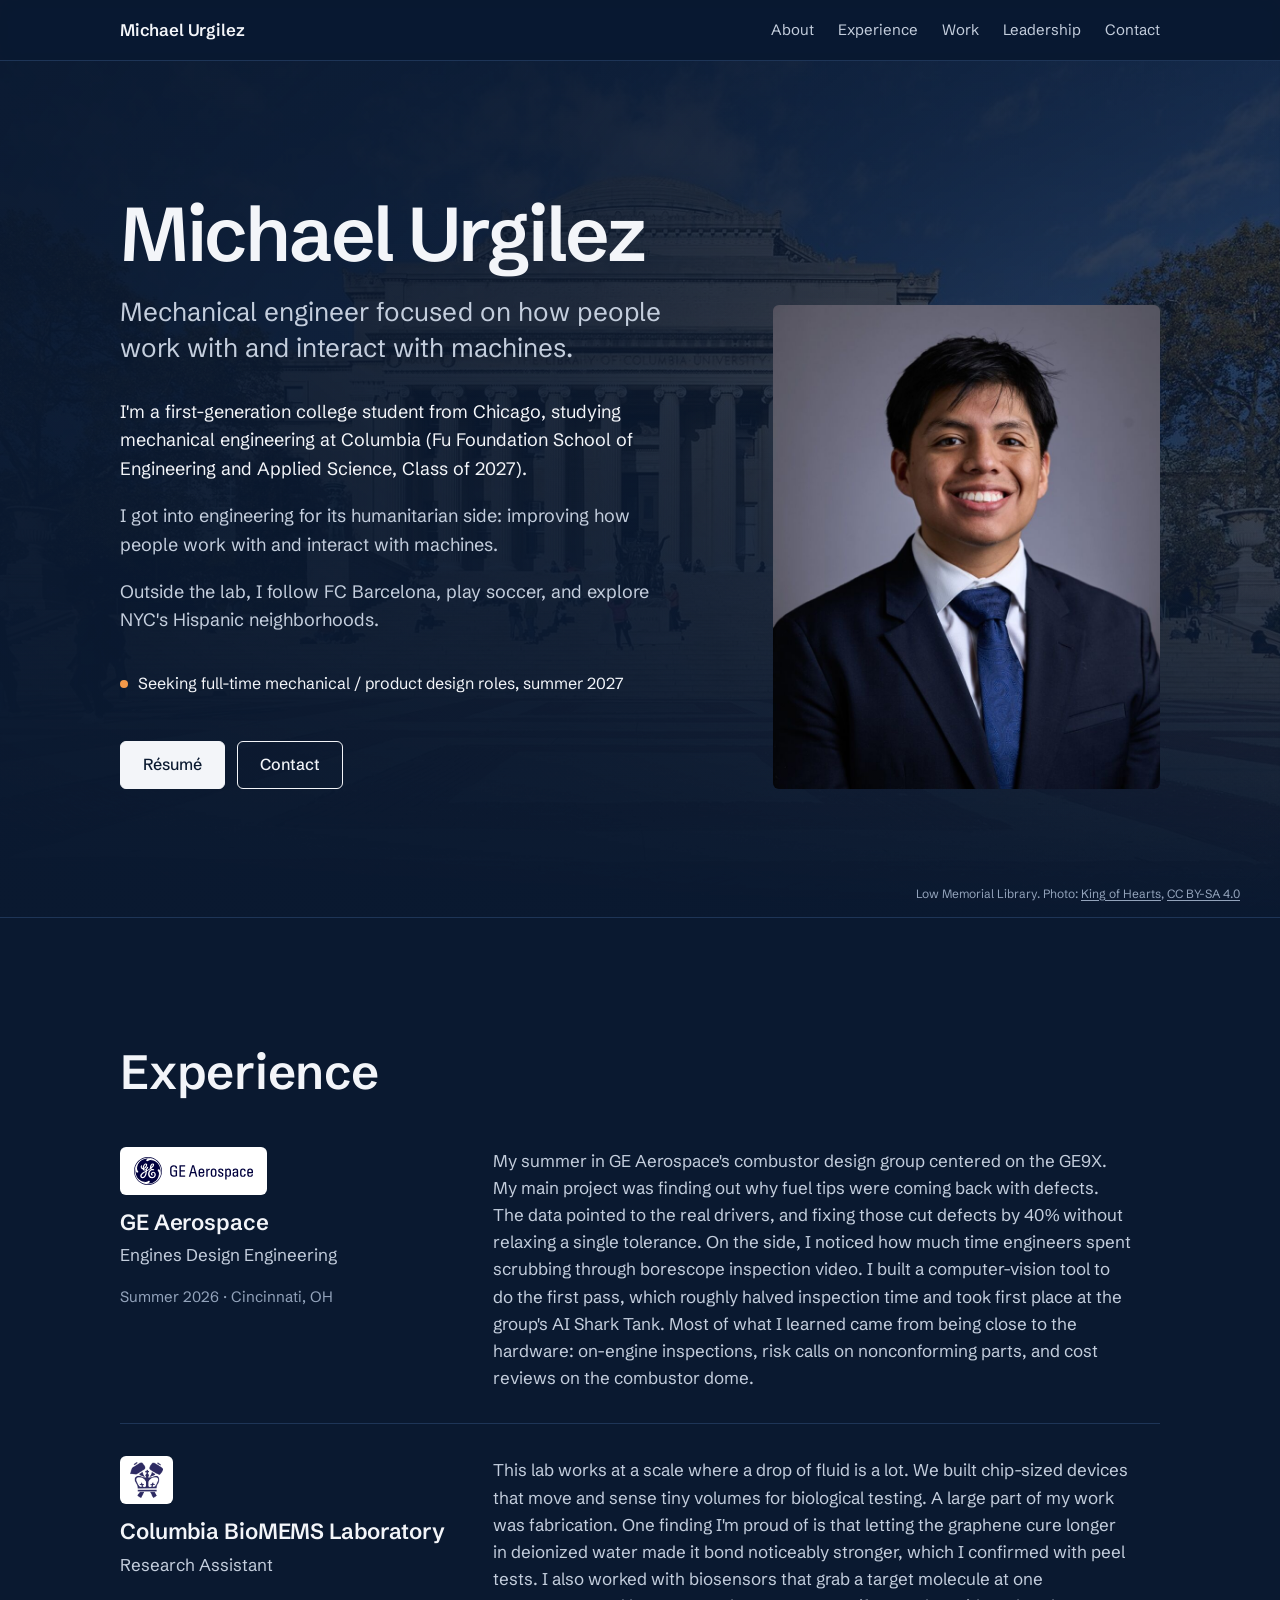
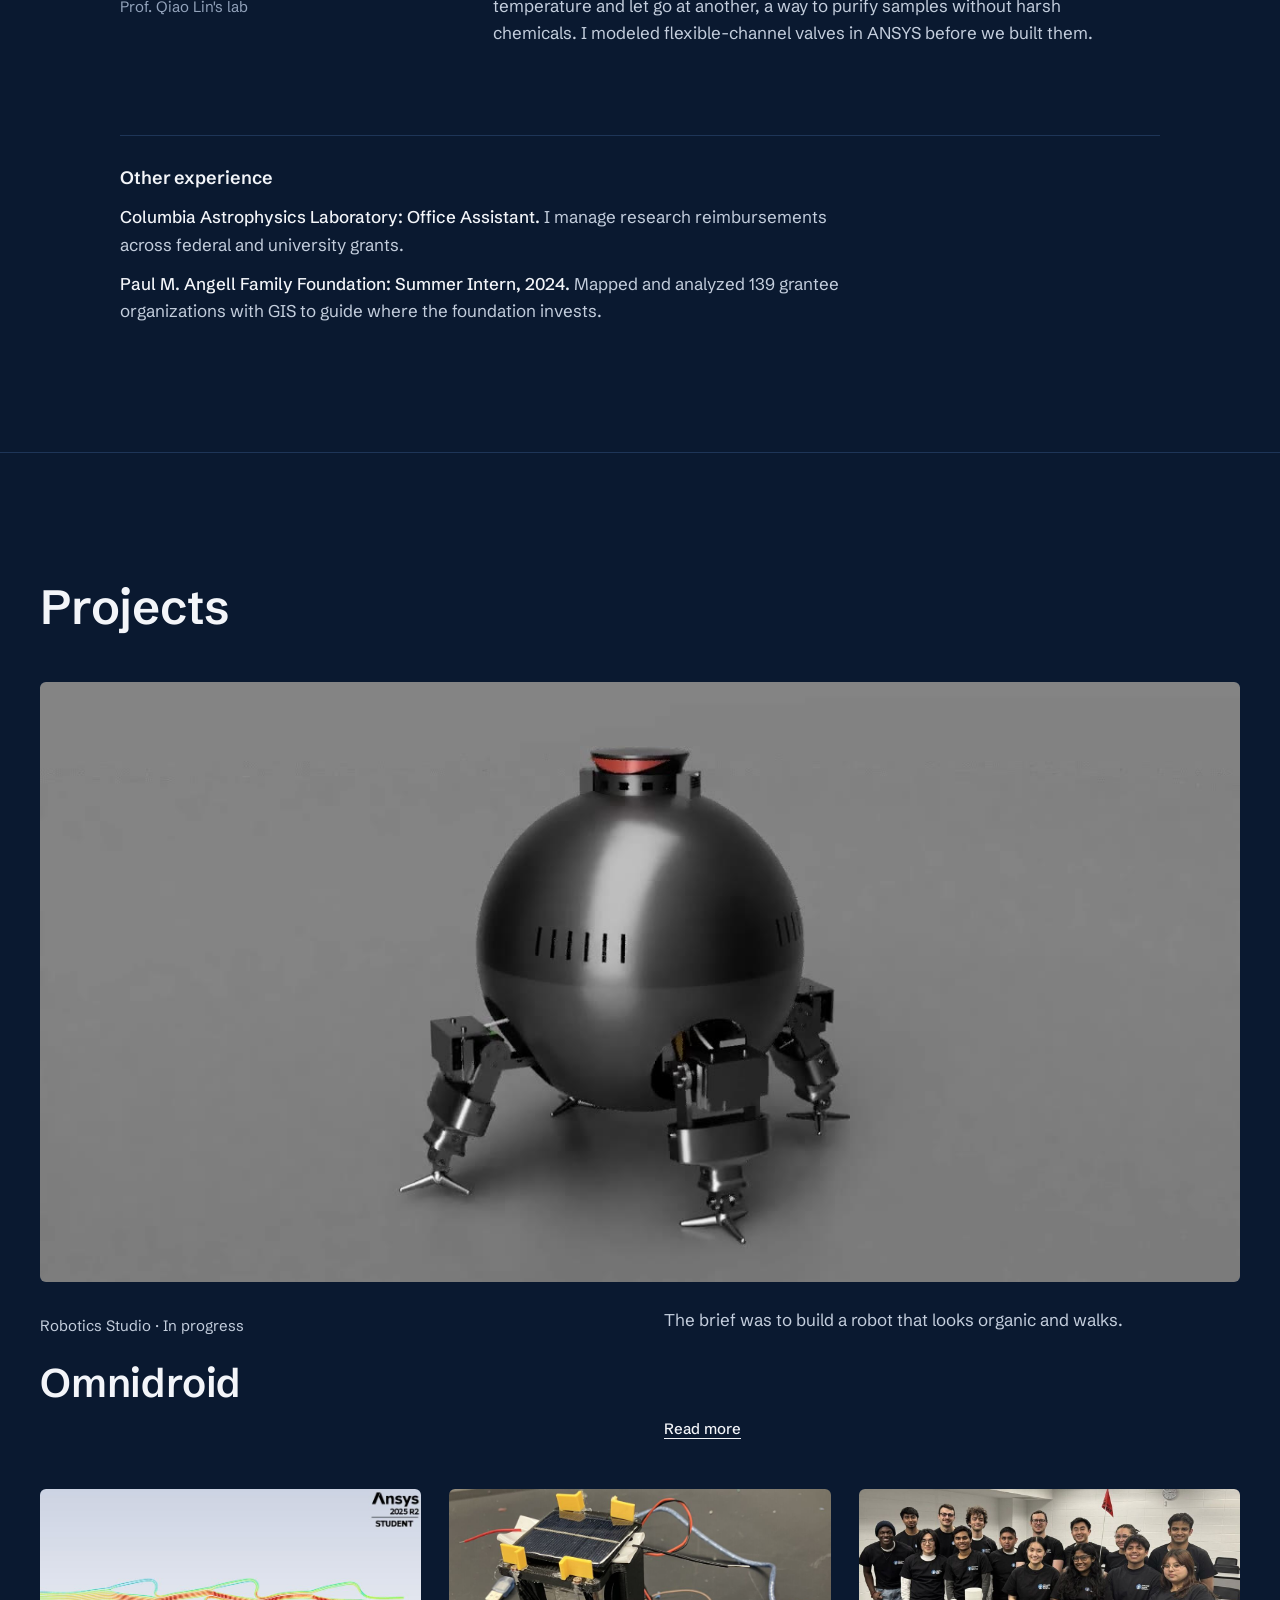
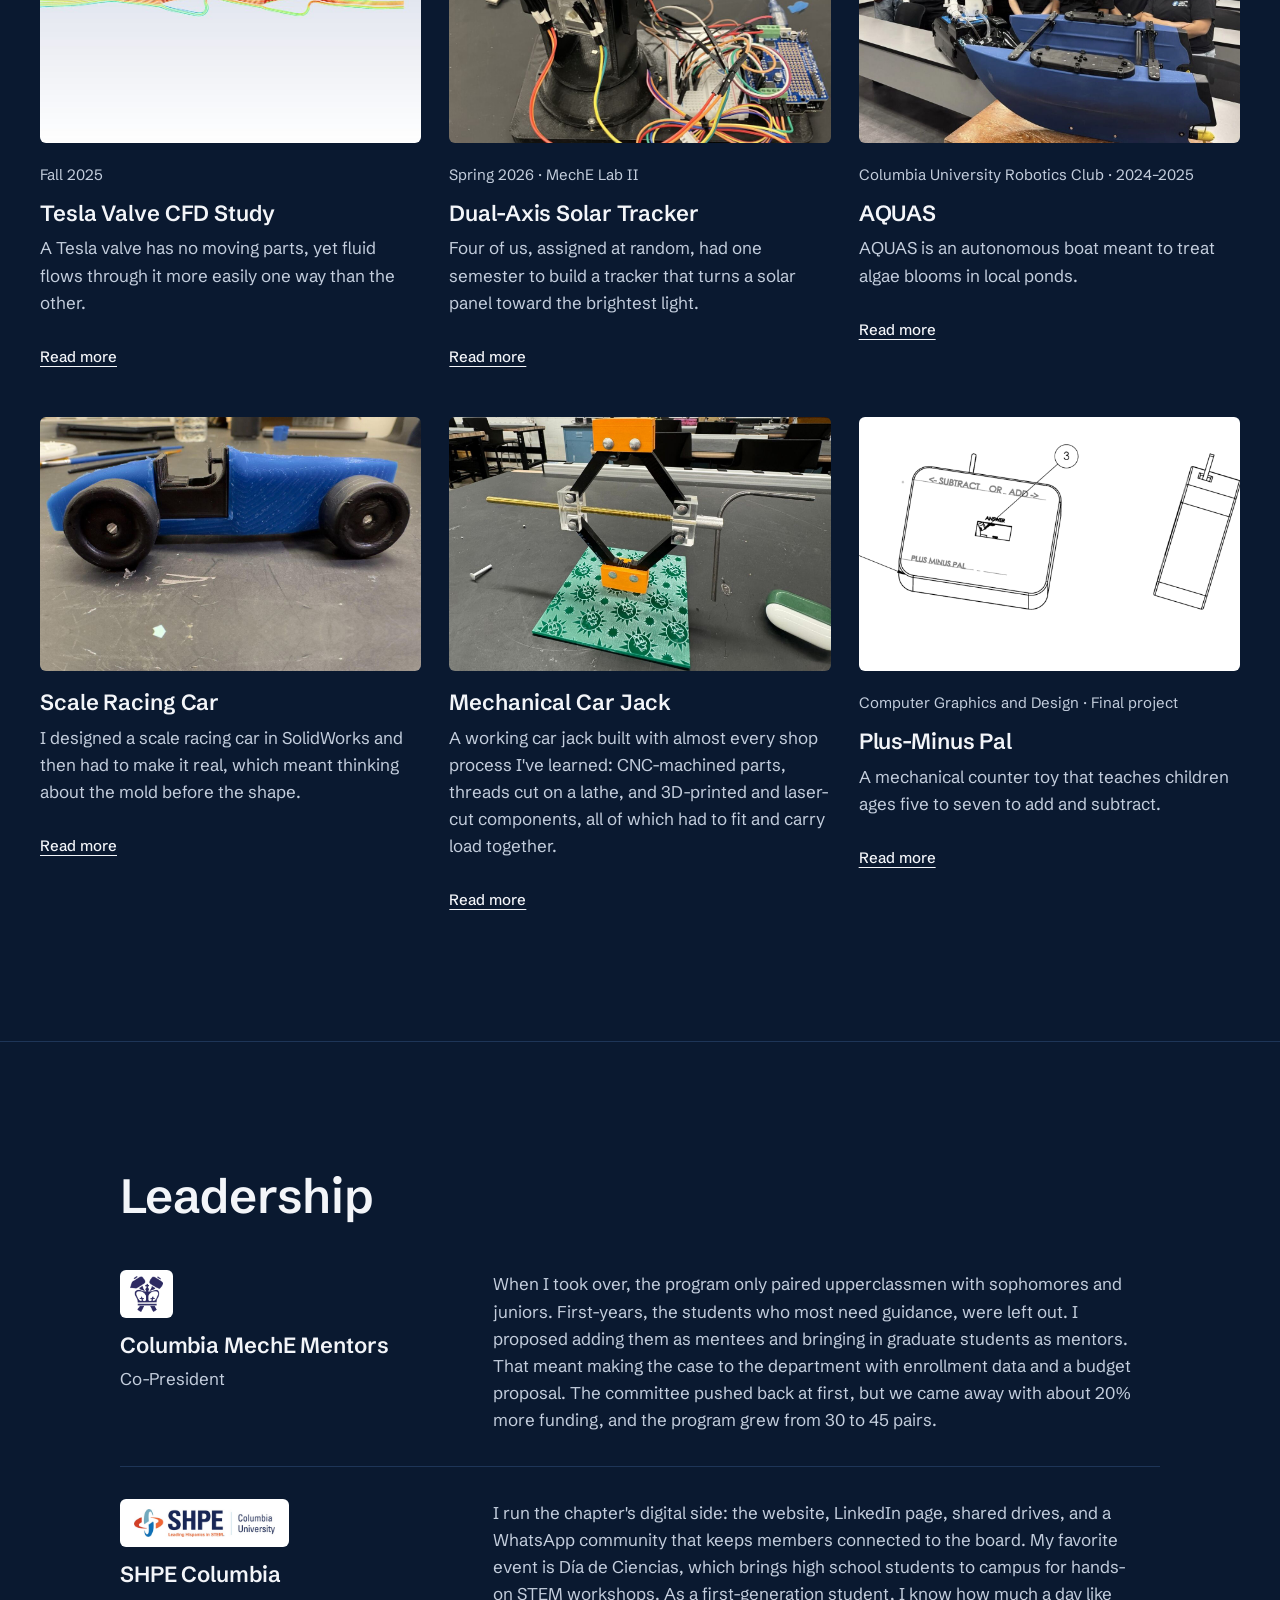
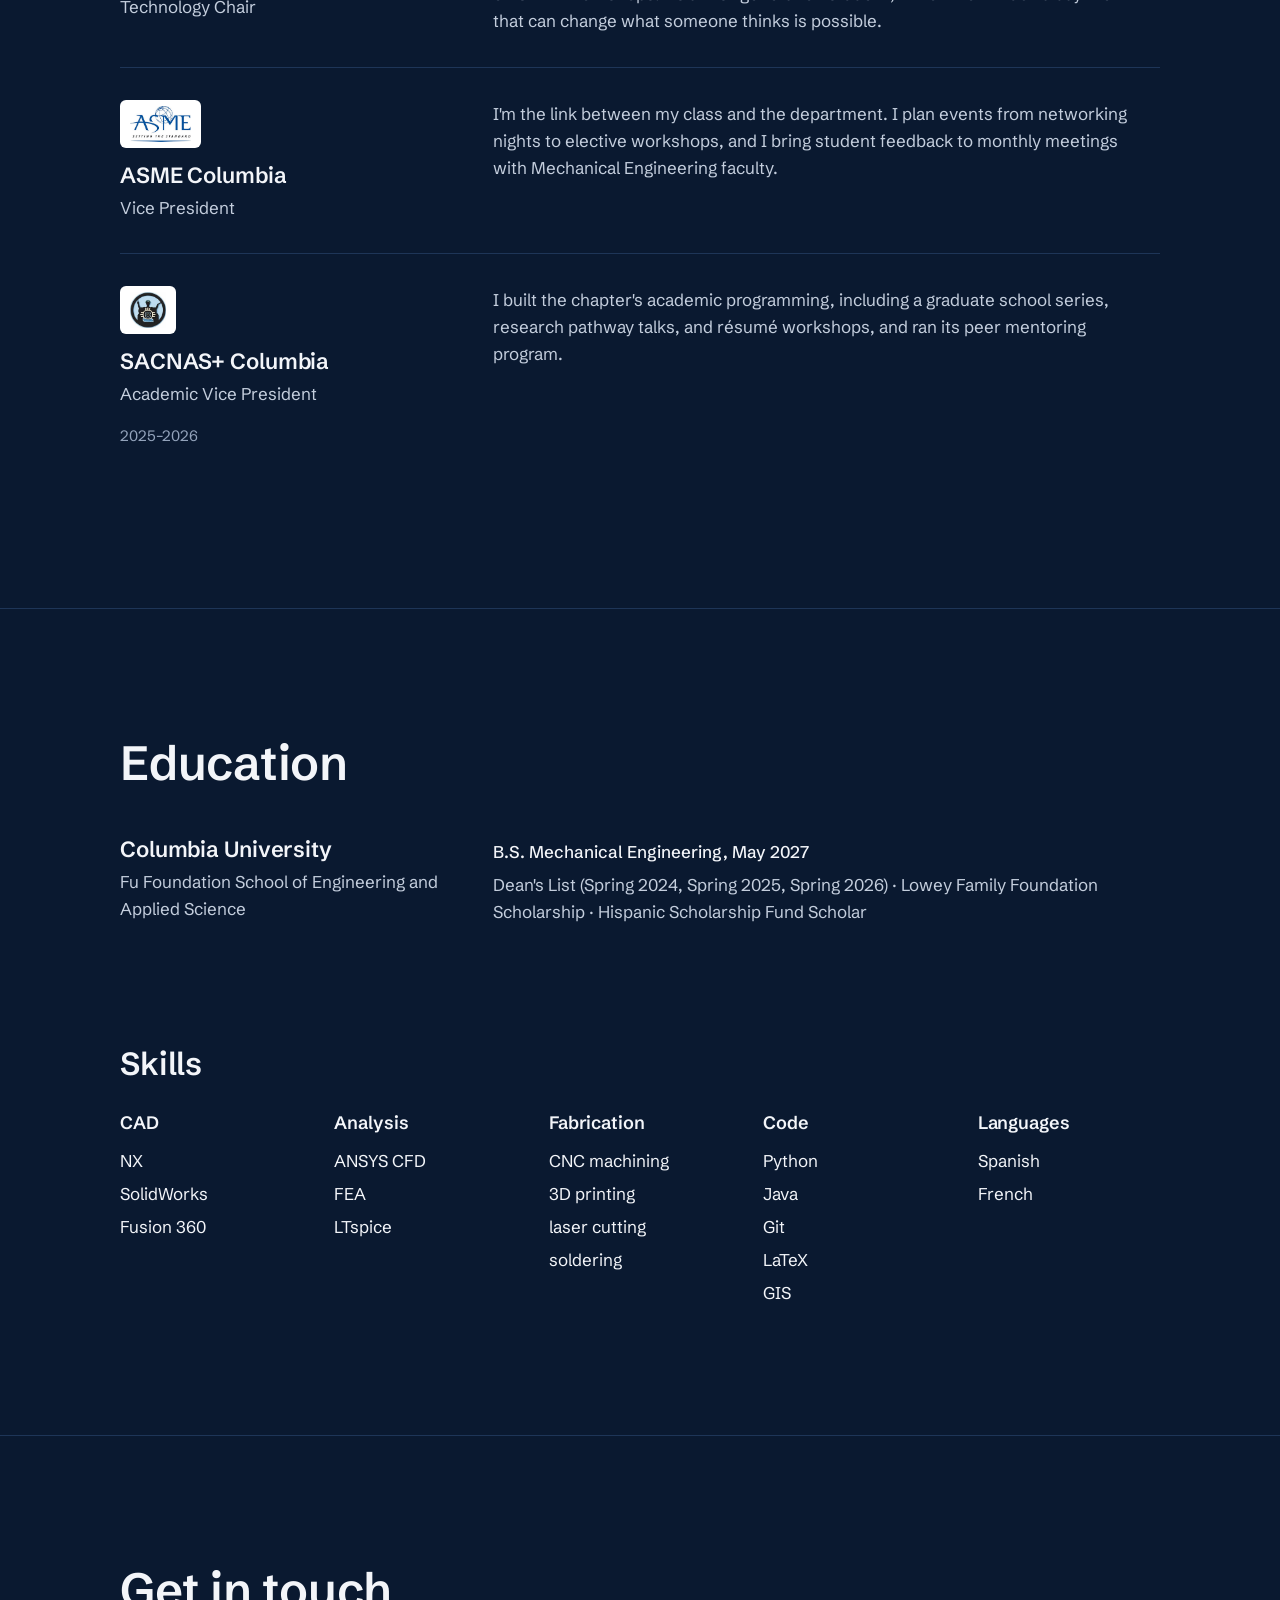
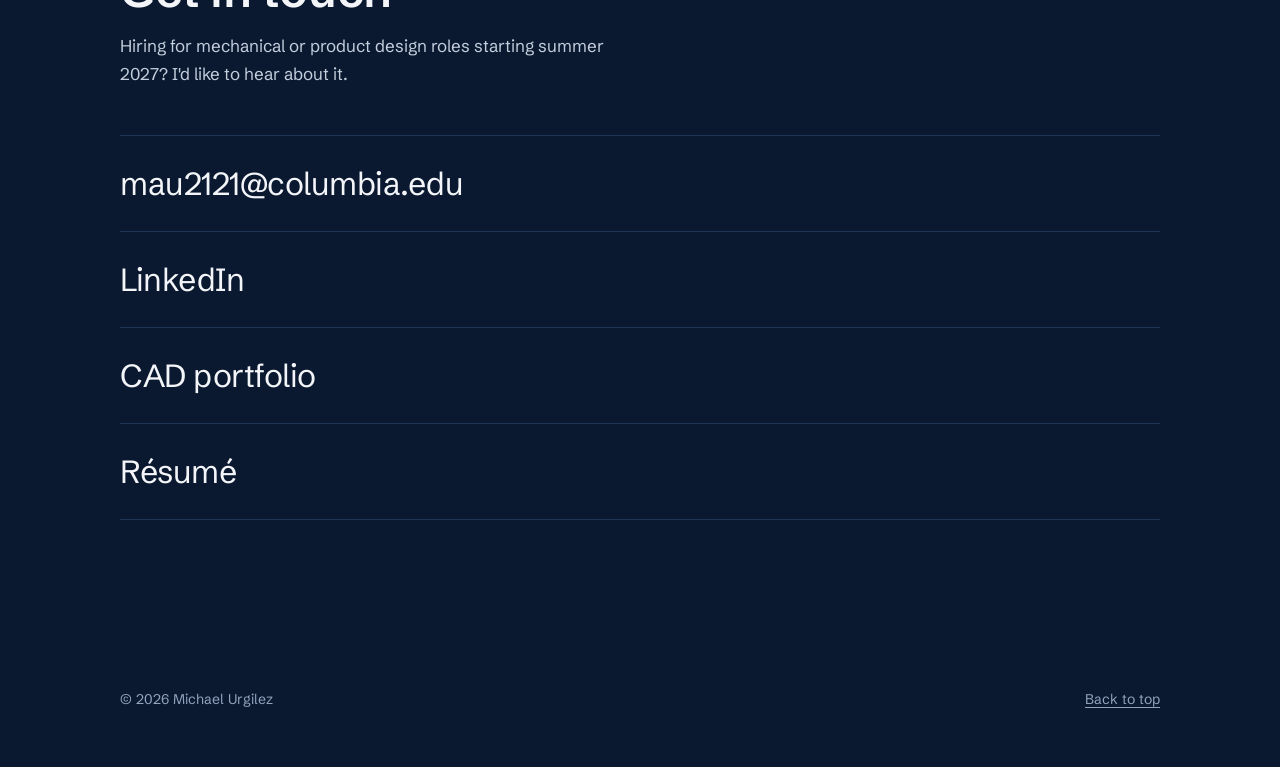
==== commit 675d2a1e: "Add Plus-Minus Pal project; full-width projects grid with larger covers Co-Authored-By: Claude Opus " ====
--- a/index.html
+++ b/index.html
@@ -118,7 +118,7 @@
 
     <!-- 3. Projects -->
     <section class="section" id="work" aria-labelledby="work-title">
-      <div class="container">
+      <div class="container container-wide">
         <div class="section-head">
           <h2 id="work-title">Projects</h2>
         </div>
@@ -173,6 +173,15 @@
             <div class="card-body">
               <h3>Mechanical Car Jack</h3>
               <p>A working car jack built with almost every shop process I've learned: CNC-machined parts, threads cut on a lathe, and 3D-printed and laser-cut components, all of which had to fit and carry load together.</p>
+              <span class="card-more">Read more</span>
+            </div>
+          </a>
+          <a class="card" href="projects/plus-minus-pal/">
+            <img class="media ratio-3-2" src="assets/plus-minus-pal/card.png" alt="SolidWorks drawing of the Plus-Minus Pal toy, front and side views, with a lever and an answer window" width="1200" height="800" loading="lazy">
+            <div class="card-body">
+              <p class="label">Computer Graphics and Design · Final project</p>
+              <h3>Plus-Minus Pal</h3>
+              <p>A mechanical counter toy that teaches children ages five to seven to add and subtract.</p>
               <span class="card-more">Read more</span>
             </div>
           </a>
--- a/styles.css
+++ b/styles.css
@@ -287,8 +287,10 @@
 
 /* ---------- Work grid ---------- */
 
+.container-wide { max-width: none; }
 .work-grid { display: grid; gap: 56px 32px; }
 @media (min-width: 720px) { .work-grid { grid-template-columns: 1fr 1fr; } }
+@media (min-width: 1024px) { .work-grid { grid-template-columns: repeat(3, 1fr); gap: 48px 28px; } }
 
 .card { display: block; text-decoration: none; color: inherit; }
 .card:hover { color: inherit; }
@@ -313,10 +315,14 @@
 }
 
 .card-featured { grid-column: 1 / -1; }
+@media (min-width: 1024px) { .card-featured .media { aspect-ratio: 2 / 1; object-fit: cover; object-position: 50% 55%; } }
 .card-featured h3 { font-size: clamp(1.75rem, 4.5vw, 2.5rem); }
 @media (min-width: 1024px) {
-  .card-featured { display: grid; grid-template-columns: 1.6fr 1fr; gap: 48px; align-items: end; }
-  .card-featured .card-body { margin-top: 0; padding-bottom: 8px; }
+  /* Featured project: full-width cover, text underneath in two columns */
+  .card-featured .card-body { display: grid; grid-template-columns: 1fr 1fr; gap: 0 48px; align-items: start; margin-top: 24px; }
+  .card-featured .card-body .label, .card-featured .card-body h3 { grid-column: 1; }
+  .card-featured .card-body p:not(.label), .card-featured .card-more { grid-column: 2; }
+  .card-featured .card-body p:not(.label) { grid-row: 1 / span 2; margin-top: 0; }
 }
 
 .tag {
@@ -423,7 +429,7 @@
 @media (min-width: 720px) { .gallery { grid-template-columns: 1fr 1fr; align-items: start; } }
 .gallery .wide { grid-column: 1 / -1; }
 @media (min-width: 1024px) { .gallery-3 { grid-template-columns: repeat(3, 1fr); } }
-.gallery-3 > figure:not(.wide) > .media { aspect-ratio: 3 / 4; object-fit: cover; }
+.gallery-3:not(.gallery-fit) > figure:not(.wide) > .media { aspect-ratio: 3 / 4; object-fit: cover; }
 video.media { display: block; height: auto; }
 figcaption { margin-top: 10px; font-size: 0.875rem; color: var(--muted); }
 
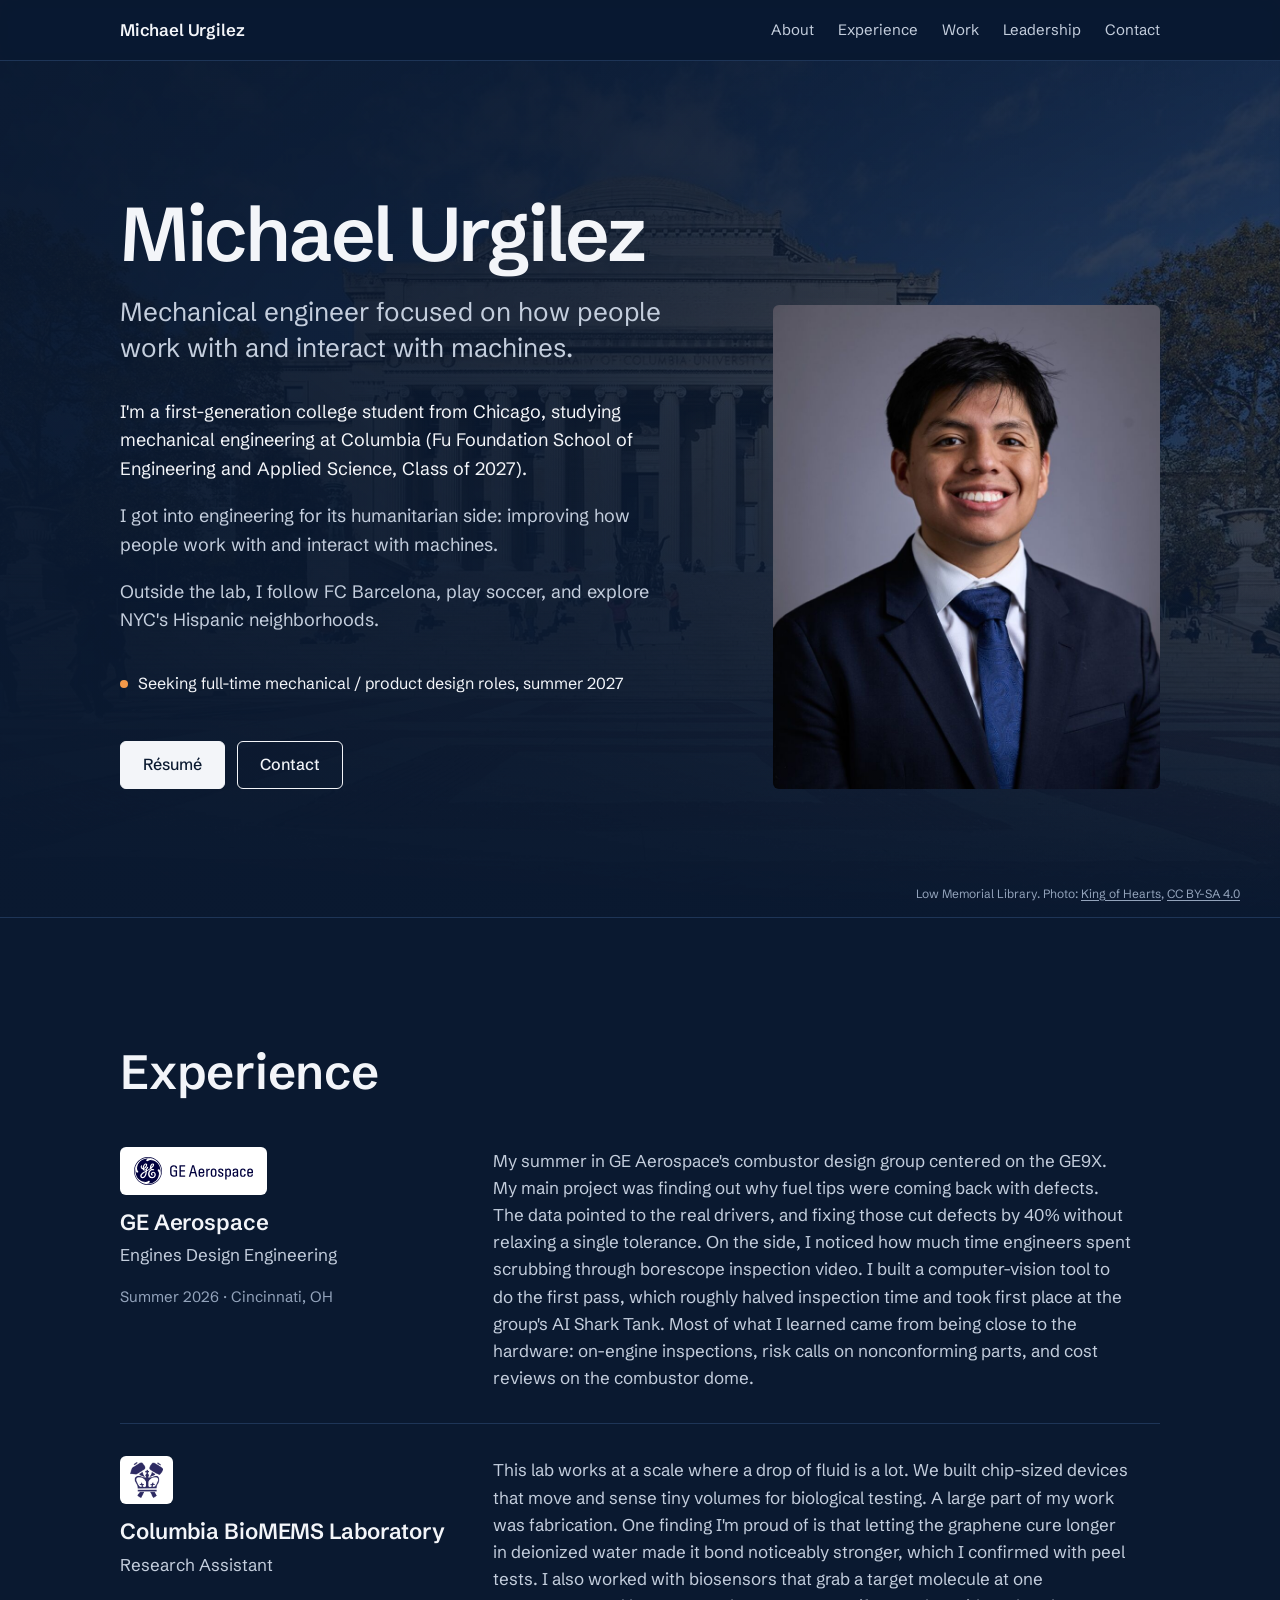
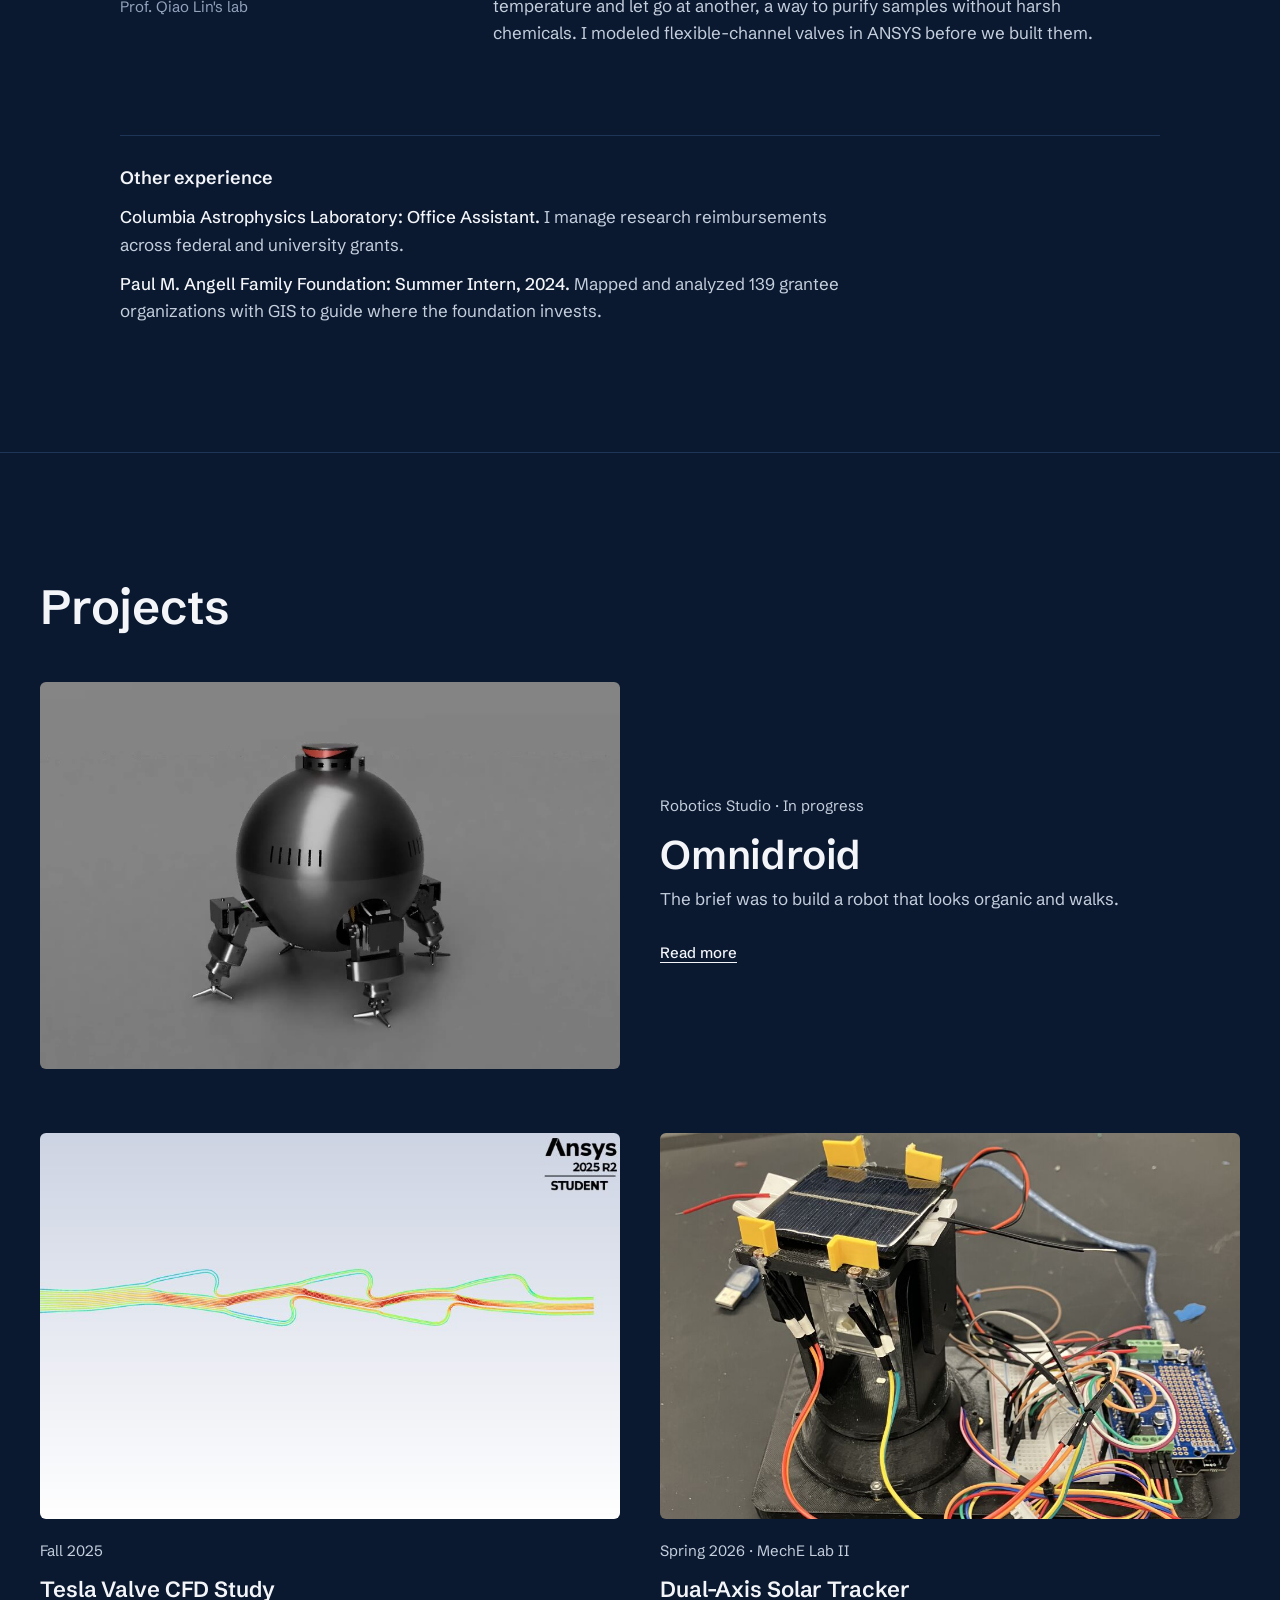
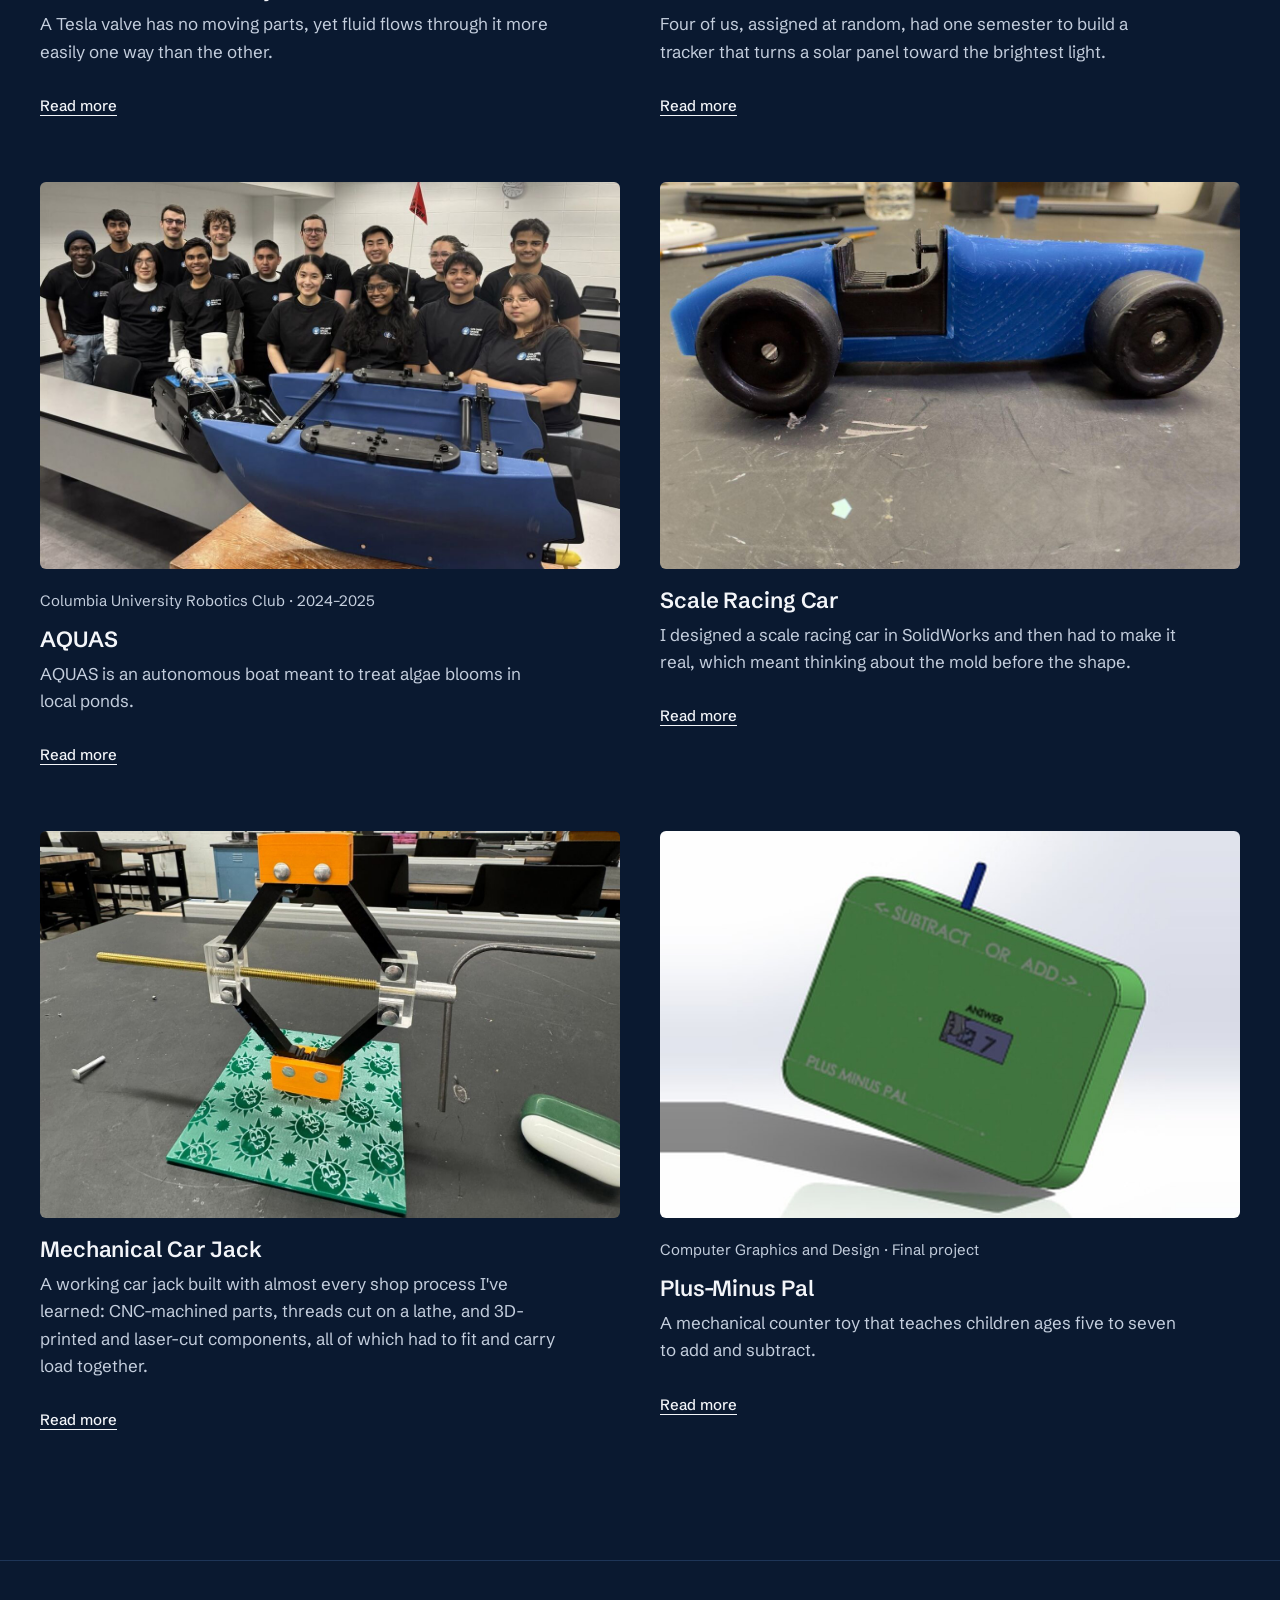
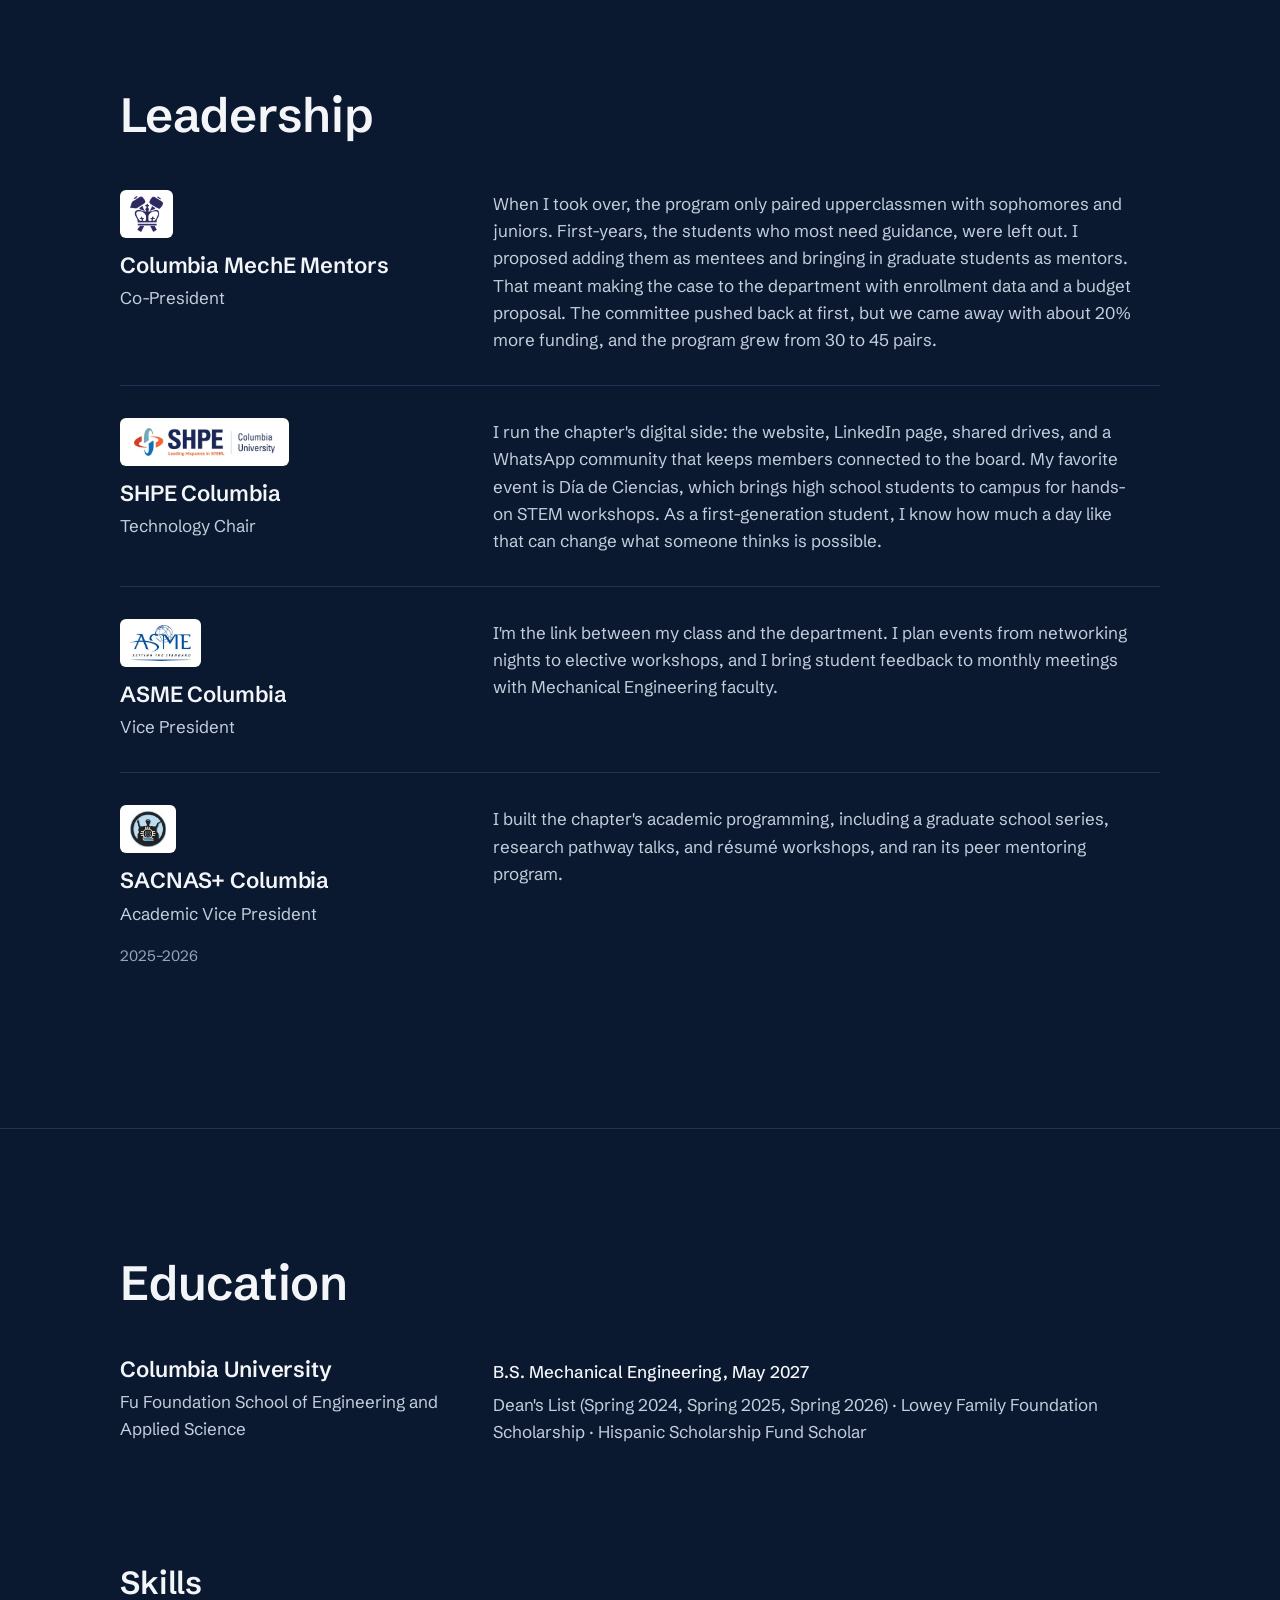
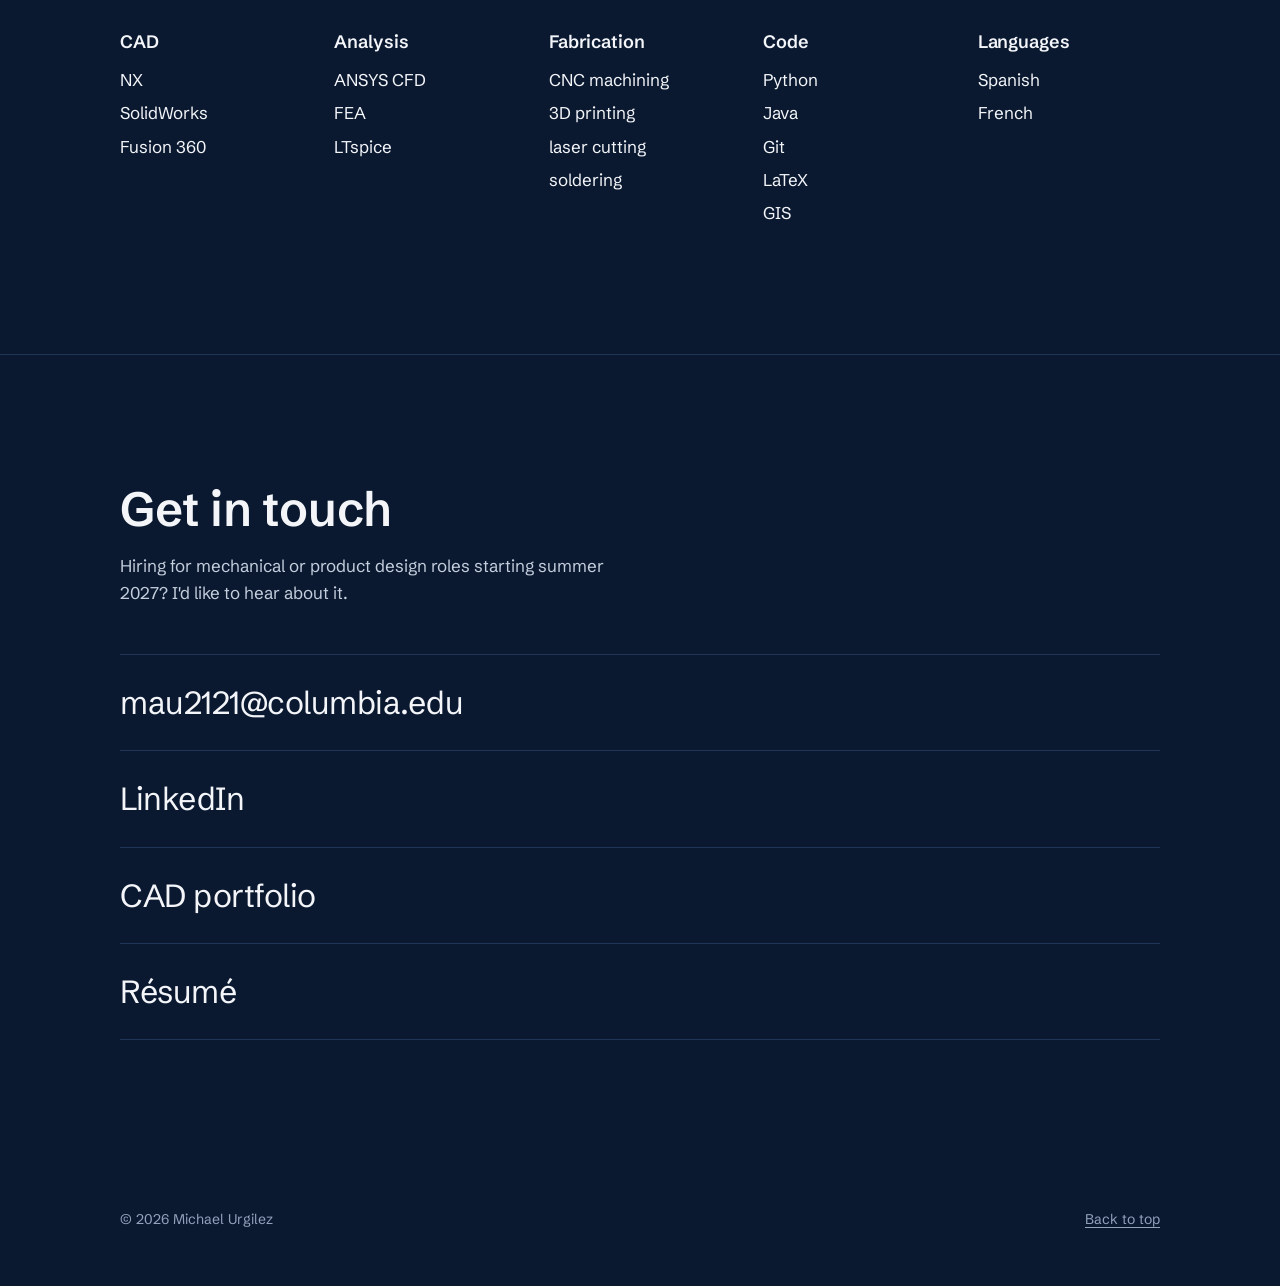
==== commit 83bb88be: "Projects: robot cover same size as others with text beside it, two large cards per row; Plus-Minus P" ====
--- a/index.html
+++ b/index.html
@@ -177,7 +177,7 @@
             </div>
           </a>
           <a class="card" href="projects/plus-minus-pal/">
-            <img class="media ratio-3-2" src="assets/plus-minus-pal/card.png" alt="SolidWorks drawing of the Plus-Minus Pal toy, front and side views, with a lever and an answer window" width="1200" height="800" loading="lazy">
+            <img class="media ratio-3-2" src="assets/plus-minus-pal/model.jpg" alt="3D model of the Plus-Minus Pal: a green case with a lever on top, an answer window, and the words Subtract or Add" width="900" height="600" loading="lazy">
             <div class="card-body">
               <p class="label">Computer Graphics and Design · Final project</p>
               <h3>Plus-Minus Pal</h3>
--- a/styles.css
+++ b/styles.css
@@ -290,7 +290,7 @@
 .container-wide { max-width: none; }
 .work-grid { display: grid; gap: 56px 32px; }
 @media (min-width: 720px) { .work-grid { grid-template-columns: 1fr 1fr; } }
-@media (min-width: 1024px) { .work-grid { grid-template-columns: repeat(3, 1fr); gap: 48px 28px; } }
+@media (min-width: 1024px) { .work-grid { gap: 64px 40px; } }
 
 .card { display: block; text-decoration: none; color: inherit; }
 .card:hover { color: inherit; }
@@ -315,14 +315,13 @@
 }
 
 .card-featured { grid-column: 1 / -1; }
-@media (min-width: 1024px) { .card-featured .media { aspect-ratio: 2 / 1; object-fit: cover; object-position: 50% 55%; } }
 .card-featured h3 { font-size: clamp(1.75rem, 4.5vw, 2.5rem); }
 @media (min-width: 1024px) {
-  /* Featured project: full-width cover, text underneath in two columns */
-  .card-featured .card-body { display: grid; grid-template-columns: 1fr 1fr; gap: 0 48px; align-items: start; margin-top: 24px; }
-  .card-featured .card-body .label, .card-featured .card-body h3 { grid-column: 1; }
-  .card-featured .card-body p:not(.label), .card-featured .card-more { grid-column: 2; }
-  .card-featured .card-body p:not(.label) { grid-row: 1 / span 2; margin-top: 0; }
+  /* Featured project: cover the same size as the other cards, text beside it */
+  .card-featured { display: grid; grid-template-columns: 1fr 1fr; gap: 40px; align-items: center; }
+  .card-featured .media { aspect-ratio: 3 / 2; object-fit: cover; }
+  .card-featured .card-body { margin-top: 0; }
+}
 }
 
 .tag {
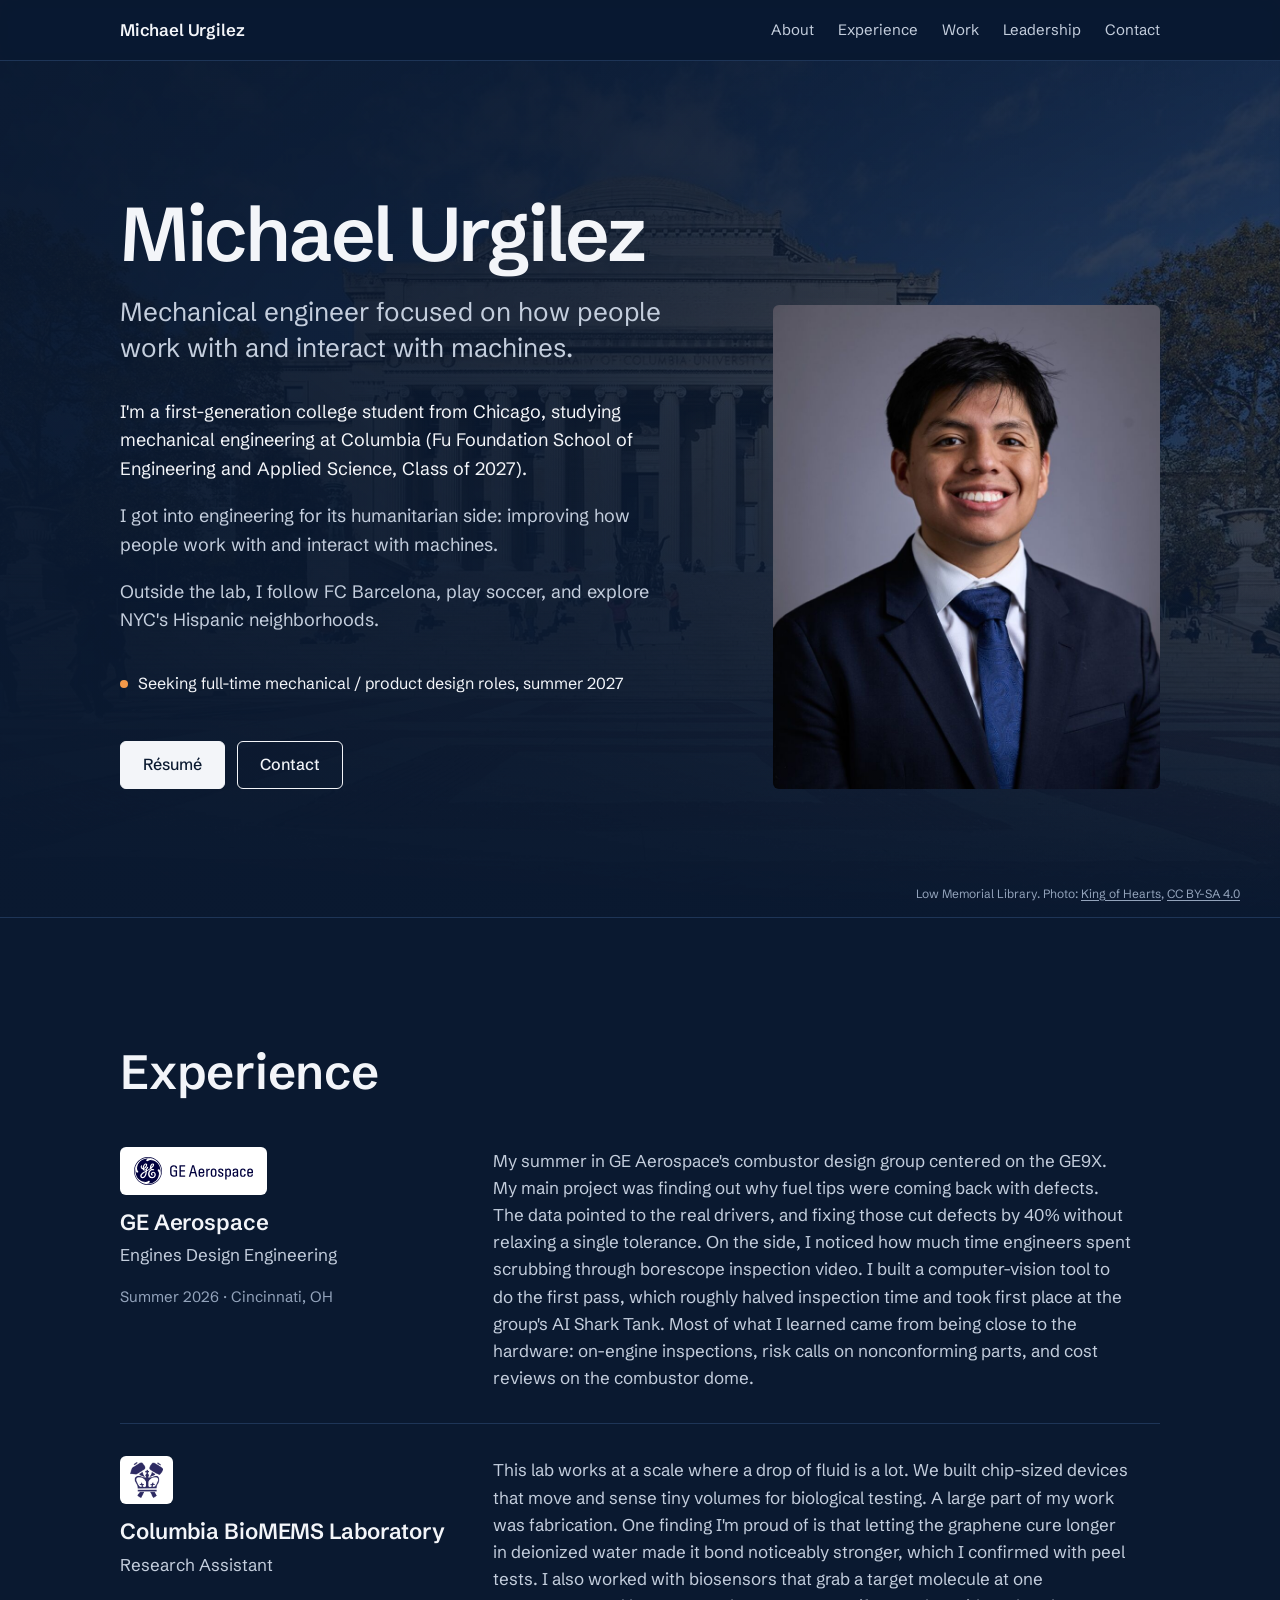
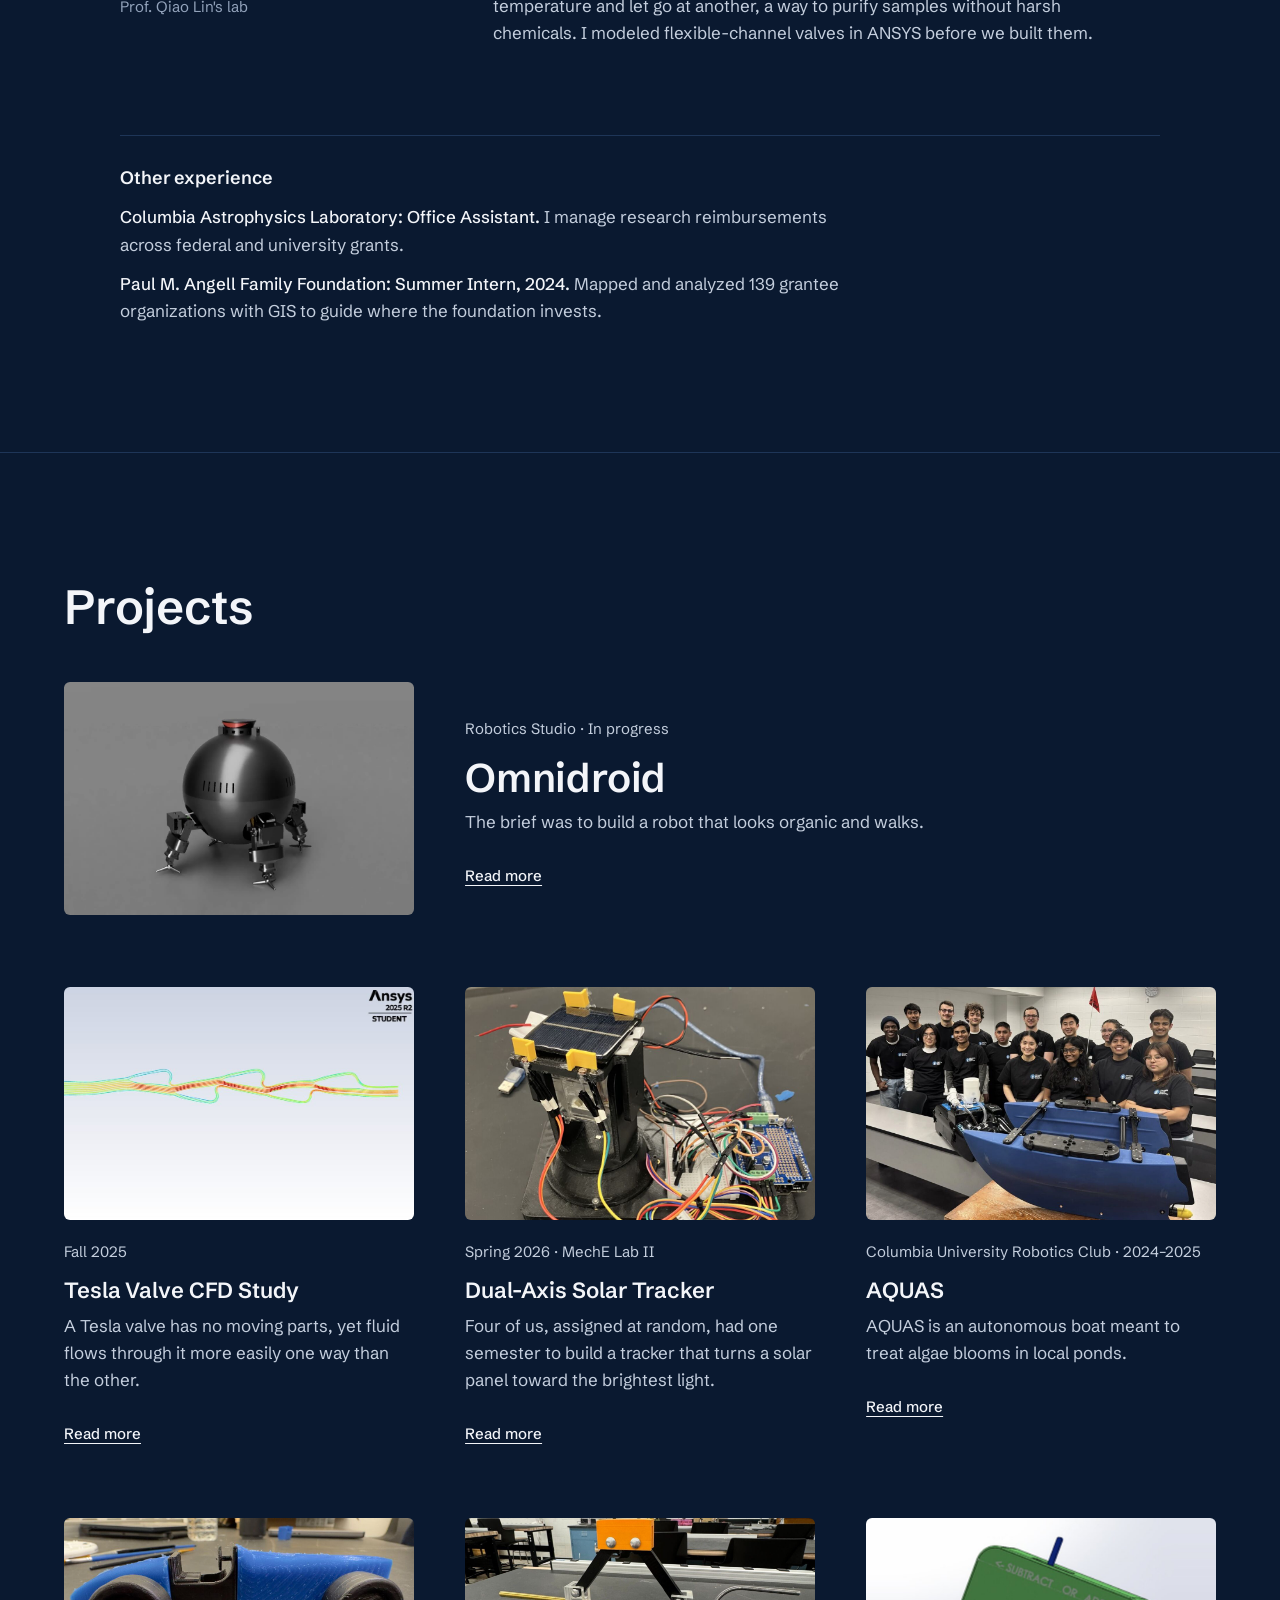
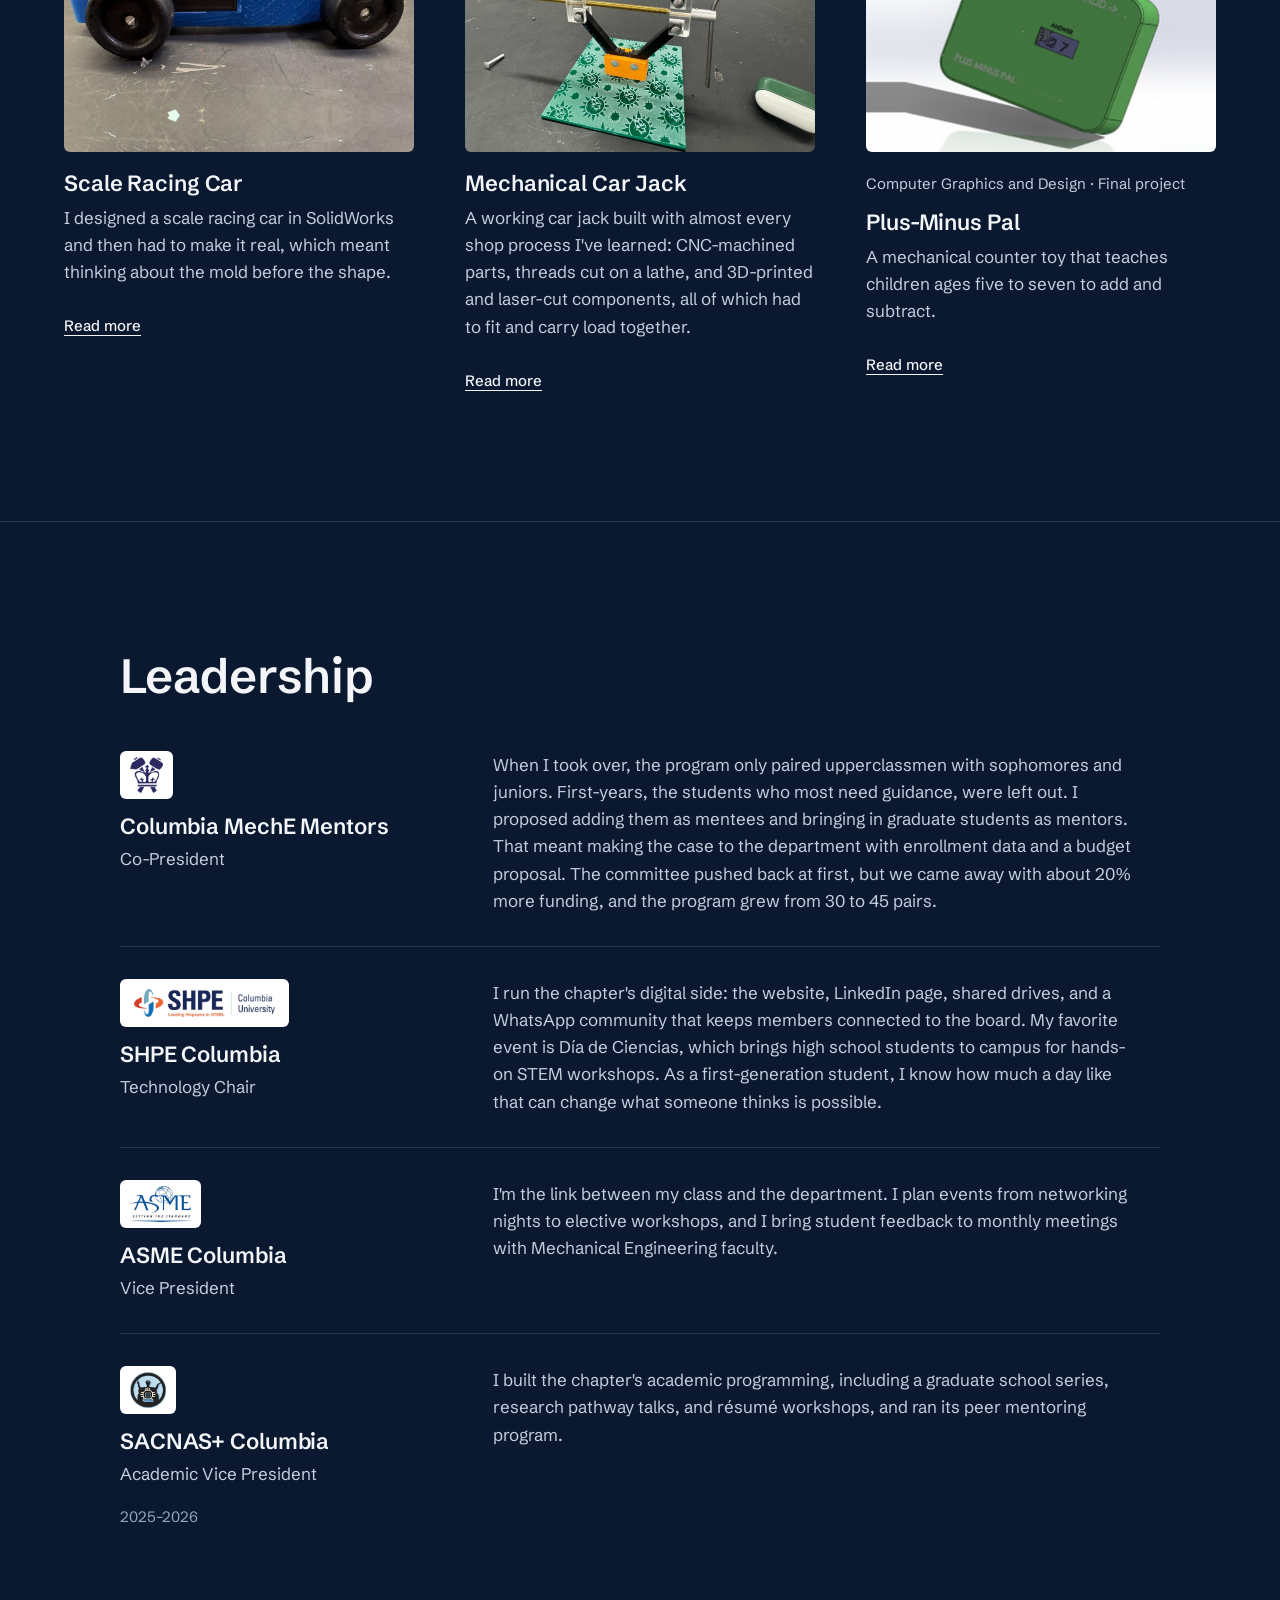
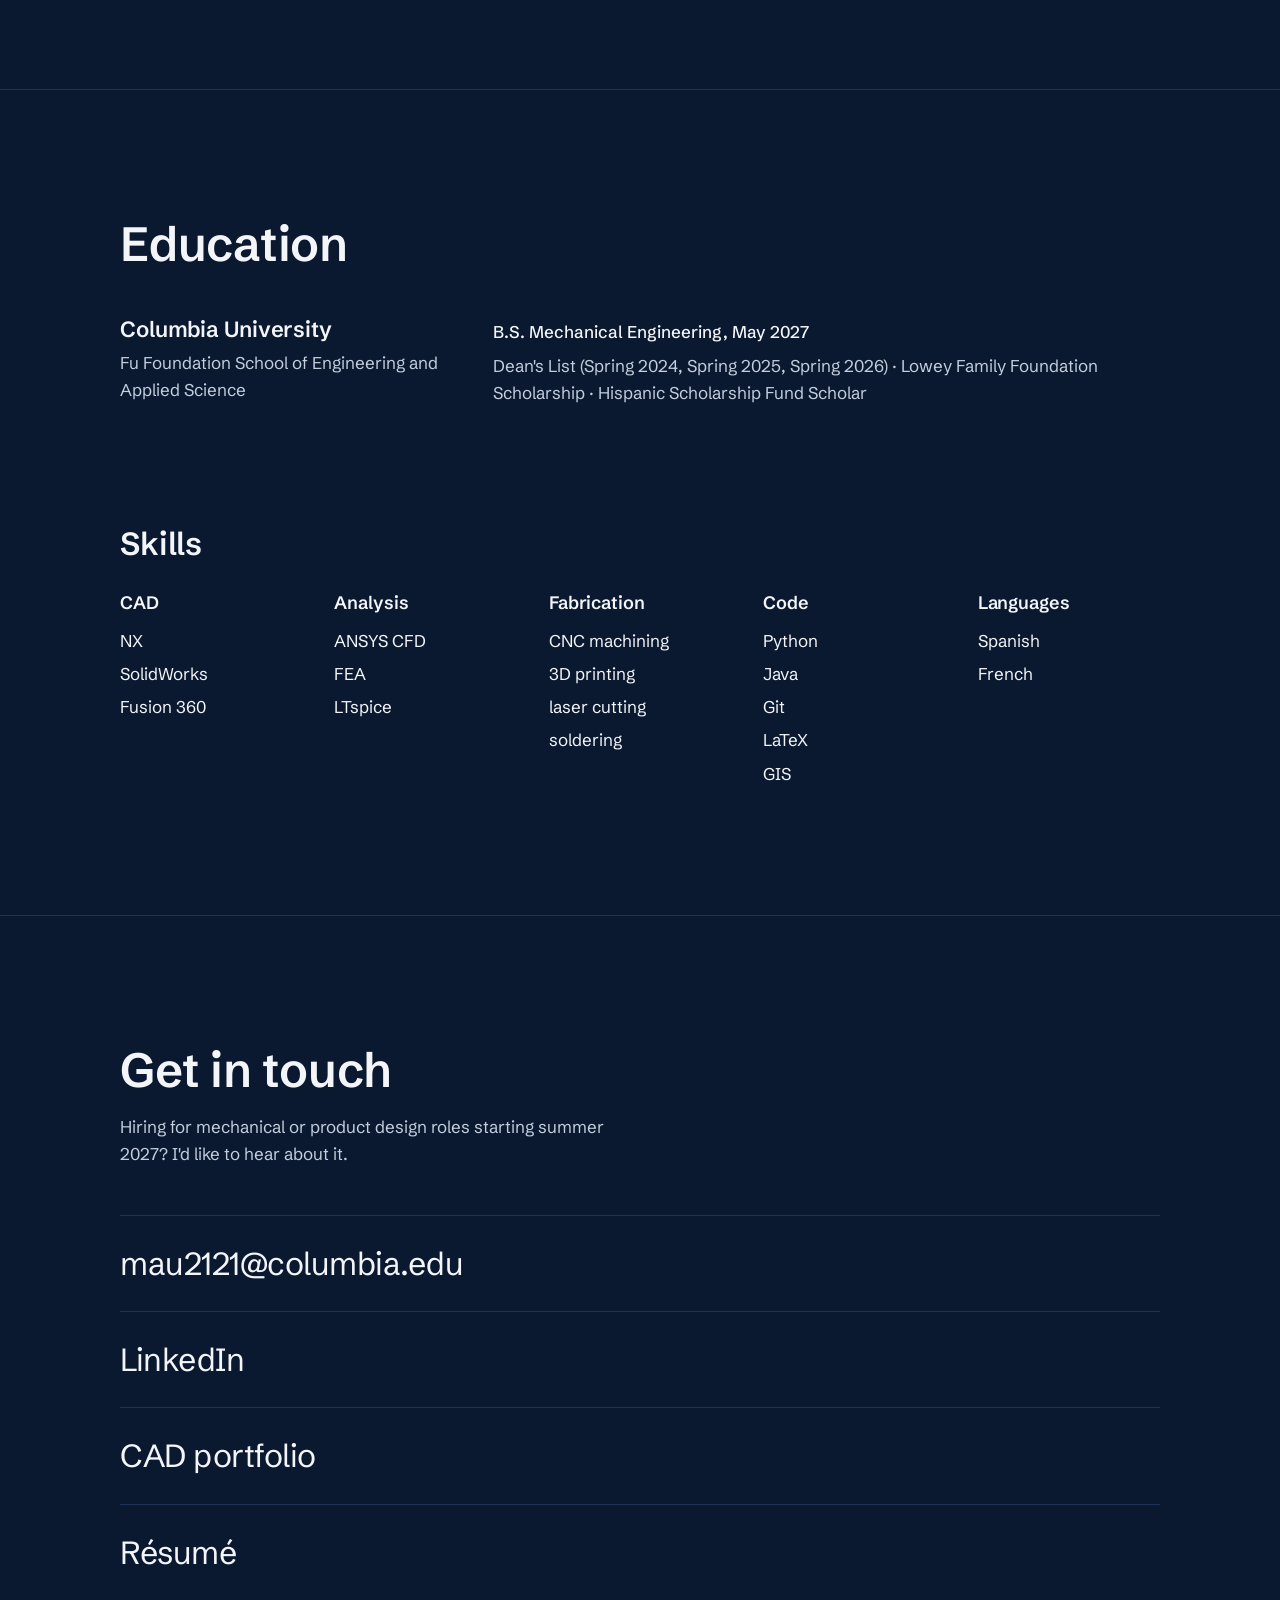
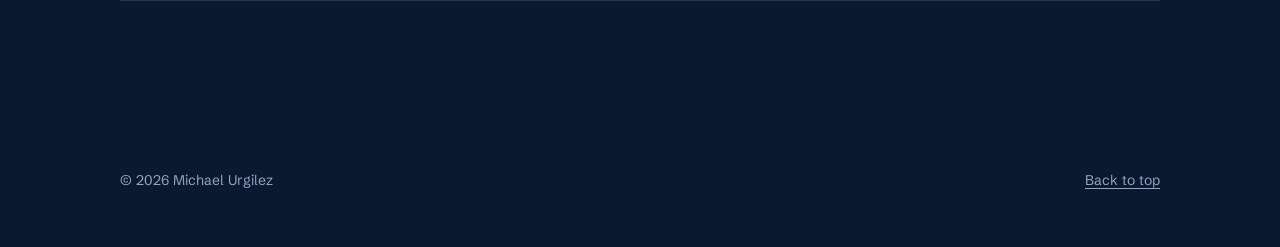
==== commit c92fbdde: "Version stylesheet and script links so browsers pick up updates Co-Authored-By: Claude Opus 5.5 <nor" ====
--- a/index.html
+++ b/index.html
@@ -29,7 +29,7 @@
   <link rel="preconnect" href="https://fonts.googleapis.com">
   <link rel="preconnect" href="https://fonts.gstatic.com" crossorigin>
   <link href="https://fonts.googleapis.com/css2?family=Schibsted+Grotesk:wght@400;500;600;700https://fonts.googleapis.com/css2?family=Barlow+Semi+Condensed:wght@500;600&family=Public+Sans:wght@400;500&display=swapdisplay=swap" rel="stylesheet">
-  <link rel="stylesheet" href="styles.css">
+  <link rel="stylesheet" href="styles.css?v=20261028b">
 </head>
 <body>
   <a class="skip-link" href="#main">Skip to content</a>
@@ -337,6 +337,6 @@
       <a href="#top">Back to top</a>
     </div>
   </footer>
-  <script src="main.js" defer></script>
+  <script src="main.js?v=20261028b" defer></script>
 </body>
 </html>
--- a/styles.css
+++ b/styles.css
@@ -287,10 +287,12 @@
 
 /* ---------- Work grid ---------- */
 
-.container-wide { max-width: none; }
+.container-wide { max-width: none; padding: 0 clamp(20px, 5vw, 112px); }
 .work-grid { display: grid; gap: 56px 32px; }
 @media (min-width: 720px) { .work-grid { grid-template-columns: 1fr 1fr; } }
-@media (min-width: 1024px) { .work-grid { gap: 64px 40px; } }
+@media (min-width: 1024px) {
+  .work-grid { --col-gap: clamp(40px, 4vw, 88px); grid-template-columns: repeat(3, 1fr); gap: 72px var(--col-gap); }
+}
 
 .card { display: block; text-decoration: none; color: inherit; }
 .card:hover { color: inherit; }
@@ -318,7 +320,8 @@
 .card-featured h3 { font-size: clamp(1.75rem, 4.5vw, 2.5rem); }
 @media (min-width: 1024px) {
   /* Featured project: cover the same size as the other cards, text beside it */
-  .card-featured { display: grid; grid-template-columns: 1fr 1fr; gap: 40px; align-items: center; }
+  .card-featured { display: grid; grid-template-columns: repeat(3, 1fr); column-gap: var(--col-gap); align-items: center; }
+  .card-featured .card-body { grid-column: 2 / span 2; max-width: 52ch; }
   .card-featured .media { aspect-ratio: 3 / 2; object-fit: cover; }
   .card-featured .card-body { margin-top: 0; }
 }
